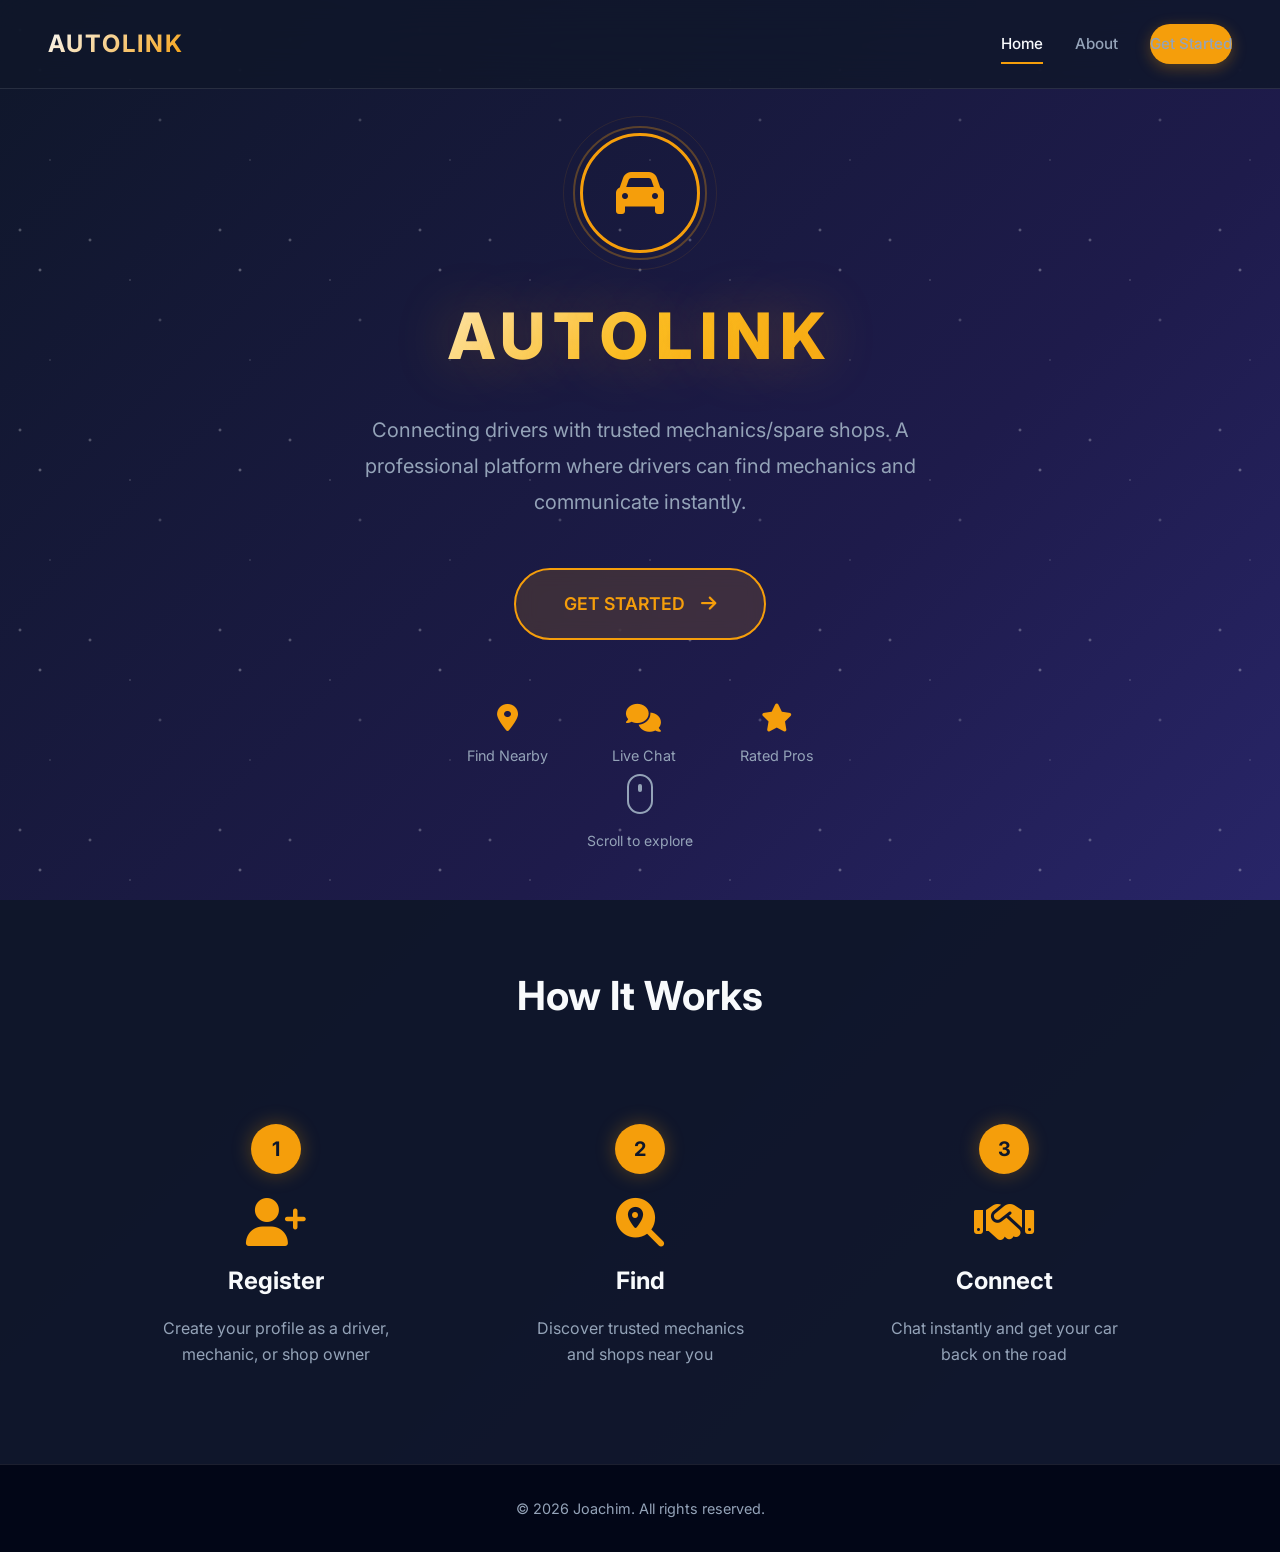
==== frontend/index.html @ a742452b "Update copyright year in footer to 2026" ====
<!DOCTYPE html>
<html lang="en">
<head>
    <meta charset="UTF-8">
    <meta name="viewport" content="width=device-width, initial-scale=1.0">
    <title>Autolink - Connect with Trusted Mechanics</title>
    <link rel="stylesheet" href="css/style.css">
    <link href="https://fonts.googleapis.com/css2?family=Inter:wght@300;400;500;600;700&display=swap" rel="stylesheet">
    <link rel="stylesheet" href="https://cdnjs.cloudflare.com/ajax/libs/font-awesome/6.4.0/css/all.min.css">
</head>
<body class="landing-page">
    <div class="stars"></div>
    
    <nav class="navbar">
        <div class="nav-brand">
            <span class="brand-text">AUTOLINK</span>
        </div>
        <div class="nav-links">
            <a href="index.html" class="active">Home</a>
            <a href="about.html">About</a>
            <a href="register.html" class="btn-primary">Get Started</a>
        </div>
    </nav>

    <main class="hero-section">
        <div class="hero-content">
            <div class="logo-container animate-fade-in">
                <div class="logo-ring">
                    <i class="fas fa-car"></i>
                </div>
            </div>
            
            <h1 class="hero-title animate-slide-up">AUTOLINK</h1>
            
            <p class="hero-description animate-slide-up delay-1">
                Connecting drivers with trusted mechanics/spare shops. A professional platform where drivers can find mechanics and communicate instantly.
            </p>
            
            <div class="hero-cta animate-slide-up delay-2">
                <a href="register.html" class="btn-glass btn-large">
                    <span>GET STARTED</span>
                    <i class="fas fa-arrow-right"></i>
                </a>
            </div>
            
            <div class="features-preview animate-fade-in delay-3">
                <div class="feature-item">
                    <i class="fas fa-map-marker-alt"></i>
                    <span>Find Nearby</span>
                </div>
                <div class="feature-item">
                    <i class="fas fa-comments"></i>
                    <span>Live Chat</span>
                </div>
                <div class="feature-item">
                    <i class="fas fa-star"></i>
                    <span>Rated Pros</span>
                </div>
            </div>
        </div>
        
        <div class="scroll-indicator">
            <div class="mouse">
                <div class="wheel"></div>
            </div>
            <span>Scroll to explore</span>
        </div>
    </main>

    <section class="how-it-works">
        <h2>How It Works</h2>
        <div class="steps">
            <div class="step">
                <div class="step-number">1</div>
                <i class="fas fa-user-plus"></i>
                <h3>Register</h3>
                <p>Create your profile as a driver, mechanic, or shop owner</p>
            </div>
            <div class="step">
                <div class="step-number">2</div>
                <i class="fas fa-search-location"></i>
                <h3>Find</h3>
                <p>Discover trusted mechanics and shops near you</p>
            </div>
            <div class="step">
                <div class="step-number">3</div>
                <i class="fas fa-handshake"></i>
                <h3>Connect</h3>
                <p>Chat instantly and get your car back on the road</p>
            </div>
        </div>
    </section>

    <footer class="footer">
        <p>&copy; 2026 Joachim. All rights reserved.</p>
    </footer>

    <script src="config.js"></script>
    <script src="js/main.js"></script>
</body>
</html>
---- frontend/css/style.css ----
/* ============================================
   AUTOLINK - COMPLETE STYLESHEET
   Premium Glassmorphism Design System
   ============================================ */

/* ----------------------------------------
   1. CSS VARIABLES & DESIGN TOKENS
   ---------------------------------------- */
   :root {
    /* Primary Colors */
    --primary: #f59e0b;
    --primary-dark: #d97706;
    --primary-light: #fbbf24;
    --primary-glow: rgba(245, 158, 11, 0.3);
    
    /* Secondary Colors */
    --secondary: #1e293b;
    --accent: #3b82f6;
    --accent-dark: #2563eb;
    
    /* Semantic Colors */
    --success: #10b981;
    --success-dark: #059669;
    --warning: #f59e0b;
    --danger: #ef4444;
    --danger-dark: #dc2626;
    --info: #3b82f6;
    
    /* Background Colors */
    --bg-dark: #0f172a;
    --bg-darker: #020617;
    --bg-card: rgba(30, 41, 59, 0.6);
    --bg-glass: rgba(255, 255, 255, 0.05);
    --bg-glass-hover: rgba(255, 255, 255, 0.08);
    
    /* Text Colors */
    --text-primary: #f8fafc;
    --text-secondary: #94a3b8;
    --text-muted: #64748b;
    --text-inverse: #0f172a;
    
    /* Border & Shadow */
    --border: rgba(255, 255, 255, 0.1);
    --border-strong: rgba(255, 255, 255, 0.2);
    --shadow-sm: 0 2px 8px rgba(0, 0, 0, 0.2);
    --shadow: 0 8px 32px rgba(0, 0, 0, 0.3);
    --shadow-lg: 0 16px 48px rgba(0, 0, 0, 0.4);
    --shadow-glow: 0 0 40px var(--primary-glow);
    
    /* Spacing */
    --space-xs: 0.25rem;
    --space-sm: 0.5rem;
    --space-md: 1rem;
    --space-lg: 1.5rem;
    --space-xl: 2rem;
    --space-2xl: 3rem;
    --space-3xl: 4rem;
    
    /* Border Radius */
    --radius-sm: 8px;
    --radius-md: 12px;
    --radius-lg: 16px;
    --radius-xl: 24px;
    --radius-full: 9999px;
    
    /* Typography */
    --font-sans: 'Inter', -apple-system, BlinkMacSystemFont, 'Segoe UI', Roboto, sans-serif;
    --font-mono: 'JetBrains Mono', 'Fira Code', monospace;
    
    /* Transitions */
    --transition-fast: 150ms ease;
    --transition-base: 300ms ease;
    --transition-slow: 500ms ease;
    
    /* Z-index Scale */
    --z-dropdown: 100;
    --z-sticky: 200;
    --z-modal: 1000;
    --z-toast: 2000;
}

/* ----------------------------------------
   2. RESET & BASE STYLES
   ---------------------------------------- */
*,
*::before,
*::after {
    margin: 0;
    padding: 0;
    box-sizing: border-box;
}

html {
    font-size: 16px;
    scroll-behavior: smooth;
    -webkit-font-smoothing: antialiased;
    -moz-osx-font-smoothing: grayscale;
}

body {
    font-family: var(--font-sans);
    background: var(--bg-dark);
    color: var(--text-primary);
    line-height: 1.6;
    min-height: 100vh;
    overflow-x: hidden;
}

img {
    max-width: 100%;
    height: auto;
    display: block;
}

a {
    color: inherit;
    text-decoration: none;
    transition: color var(--transition-fast);
}

button {
    font-family: inherit;
    cursor: pointer;
    border: none;
    background: none;
}

input,
textarea,
select {
    font-family: inherit;
    font-size: inherit;
}

/* ----------------------------------------
   3. ANIMATED BACKGROUND EFFECTS
   ---------------------------------------- */
.stars {
    position: fixed;
    top: 0;
    left: 0;
    width: 100%;
    height: 100%;
    pointer-events: none;
    background-image: 
        radial-gradient(2px 2px at 20px 30px, rgba(255,255,255,0.8), transparent),
        radial-gradient(2px 2px at 40px 70px, rgba(255,255,255,0.9), transparent),
        radial-gradient(1px 1px at 50px 160px, rgba(255,255,255,0.7), transparent),
        radial-gradient(2px 2px at 90px 40px, rgba(255,255,255,0.8), transparent),
        radial-gradient(1px 1px at 130px 80px, rgba(255,255,255,0.9), transparent),
        radial-gradient(2px 2px at 160px 120px, rgba(255,255,255,0.6), transparent);
    background-repeat: repeat;
    background-size: 200px 200px;
    animation: twinkle 5s ease-in-out infinite;
    opacity: 0.5;
    z-index: 0;
}

@keyframes twinkle {
    0%, 100% { opacity: 0.4; }
    50% { opacity: 0.8; }
}

.aurora {
    position: fixed;
    top: 0;
    left: 0;
    width: 100%;
    height: 100%;
    pointer-events: none;
    background: 
        radial-gradient(ellipse at 20% 20%, rgba(245, 158, 11, 0.15) 0%, transparent 50%),
        radial-gradient(ellipse at 80% 80%, rgba(59, 130, 246, 0.1) 0%, transparent 50%),
        radial-gradient(ellipse at 50% 50%, rgba(16, 185, 129, 0.05) 0%, transparent 70%);
    z-index: 0;
    animation: aurora 15s ease-in-out infinite;
}

@keyframes aurora {
    0%, 100% { transform: translate(0, 0) rotate(0deg); }
    33% { transform: translate(30px, -30px) rotate(5deg); }
    66% { transform: translate(-20px, 20px) rotate(-5deg); }
}

/* ----------------------------------------
   4. GLASSMORPHISM COMPONENTS
   ---------------------------------------- */
.glass-card {
    background: var(--bg-glass);
    backdrop-filter: blur(20px);
    -webkit-backdrop-filter: blur(20px);
    border: 1px solid var(--border);
    border-radius: var(--radius-xl);
    box-shadow: var(--shadow);
}

.glass-panel {
    background: rgba(15, 23, 42, 0.8);
    backdrop-filter: blur(10px);
    -webkit-backdrop-filter: blur(10px);
    border: 1px solid var(--border);
}

/* ----------------------------------------
   5. NAVIGATION
   ---------------------------------------- */
.navbar {
    position: fixed;
    top: 0;
    left: 0;
    right: 0;
    padding: var(--space-lg) var(--space-2xl);
    display: flex;
    justify-content: space-between;
    align-items: center;
    z-index: var(--z-sticky);
    background: rgba(15, 23, 42, 0.8);
    backdrop-filter: blur(20px);
    -webkit-backdrop-filter: blur(20px);
    border-bottom: 1px solid var(--border);
}

.nav-brand {
    display: flex;
    align-items: center;
    gap: var(--space-md);
    font-size: 1.5rem;
    font-weight: 700;
    color: var(--primary);
    letter-spacing: 2px;
}

.logo-img {
    height: 40px;
    border-radius: 50%;
    width: auto;
    filter: drop-shadow(0 0 10px var(--primary-glow));
}

.brand-text {
    background: linear-gradient(135deg, var(--text-primary) 0%, var(--primary) 100%);
    -webkit-background-clip: text;
    -webkit-text-fill-color: transparent;
    background-clip: text;
}

.nav-links {
    display: flex;
    align-items: center;
    gap: var(--space-xl);
}

.nav-links a {
    color: var(--text-secondary);
    font-weight: 500;
    font-size: 0.95rem;
    position: relative;
    padding: var(--space-sm) 0;
}

.nav-links a::after {
    content: '';
    position: absolute;
    bottom: 0;
    left: 0;
    width: 0;
    height: 2px;
    background: var(--primary);
    transition: width var(--transition-base);
}

.nav-links a:hover,
.nav-links a.active {
    color: var(--text-primary);
}

.nav-links a:hover::after,
.nav-links a.active::after {
    width: 100%;
}

/* ----------------------------------------
   6. BUTTONS
   ---------------------------------------- */
.btn-primary {
    display: inline-flex;
    align-items: center;
    justify-content: center;
    gap: var(--space-sm);
    padding: var(--space-md) var(--space-xl);
    background: var(--primary);
    color: var(--text-inverse);
    border-radius: var(--radius-full);
    font-weight: 600;
    font-size: 1rem;
    transition: all var(--transition-base);
    box-shadow: 0 4px 15px rgba(245, 158, 11, 0.3);
}

.btn-primary:hover {
    background: var(--primary-dark);
    transform: translateY(-2px);
    box-shadow: 0 8px 25px rgba(245, 158, 11, 0.4);
}

.btn-primary:active {
    transform: translateY(0);
}

.btn-secondary {
    display: inline-flex;
    align-items: center;
    justify-content: center;
    gap: var(--space-sm);
    padding: var(--space-md) var(--space-xl);
    background: transparent;
    border: 1px solid var(--border-strong);
    color: var(--text-primary);
    border-radius: var(--radius-full);
    font-weight: 500;
    transition: all var(--transition-base);
}

.btn-secondary:hover {
    background: var(--bg-glass-hover);
    border-color: var(--primary);
}

.btn-glass {
    display: inline-flex;
    align-items: center;
    justify-content: center;
    gap: var(--space-md);
    padding: 1.25rem 3rem;
    background: rgba(245, 158, 11, 0.15);
    border: 2px solid var(--primary);
    color: var(--primary);
    border-radius: var(--radius-full);
    font-weight: 600;
    font-size: 1.1rem;
    backdrop-filter: blur(10px);
    transition: all var(--transition-base);
    position: relative;
    overflow: hidden;
}

.btn-glass::before {
    content: '';
    position: absolute;
    top: 0;
    left: -100%;
    width: 100%;
    height: 100%;
    background: linear-gradient(90deg, transparent, rgba(255,255,255,0.2), transparent);
    transition: left 0.5s;
}

.btn-glass:hover {
    background: var(--primary);
    color: var(--text-inverse);
    transform: translateY(-3px);
    box-shadow: var(--shadow-glow);
}

.btn-glass:hover::before {
    left: 100%;
}

.btn-full {
    width: 100%;
}

.btn-large {
    padding: 1.25rem 3rem;
    font-size: 1.1rem;
}

.btn-danger {
    color: var(--danger);
    border-color: var(--danger);
}

.btn-danger:hover {
    background: rgba(239, 68, 68, 0.1);
}

/* ----------------------------------------
   7. HERO SECTION (LANDING PAGE)
   ---------------------------------------- */
.landing-page {
    min-height: 100vh;
    background: linear-gradient(135deg, var(--bg-dark) 0%, #1e1b4b 50%, #312e81 100%);
    position: relative;
}

.hero-section {
    min-height: 100vh;
    display: flex;
    flex-direction: column;
    justify-content: center;
    align-items: center;
    text-align: center;
    padding: var(--space-2xl);
    position: relative;
    z-index: 10;
}

.hero-content {
    max-width: 800px;
}

.logo-container {
    margin-bottom: var(--space-xl);
}

.logo-ring {
    width: 120px;
    height: 120px;
    border: 3px solid var(--primary);
    border-radius: 50%;
    display: flex;
    align-items: center;
    justify-content: center;
    margin: 0 auto;
    position: relative;
    animation: pulse 2s ease-in-out infinite;
}

.logo-ring.small {
    width: 60px;
    height: 60px;
}

.logo-ring::before {
    content: '';
    position: absolute;
    inset: -10px;
    border: 2px solid var(--primary);
    border-radius: 50%;
    opacity: 0.3;
    animation: ripple 2s ease-out infinite;
}

.logo-ring::after {
    content: '';
    position: absolute;
    inset: -20px;
    border: 1px solid var(--primary);
    border-radius: 50%;
    opacity: 0.1;
    animation: ripple 2s ease-out infinite 0.5s;
}

.logo-ring i {
    font-size: 3rem;
    color: var(--primary);
}

@keyframes pulse {
    0%, 100% { transform: scale(1); }
    50% { transform: scale(1.05); }
}

@keyframes ripple {
    0% { transform: scale(1); opacity: 0.3; }
    100% { transform: scale(1.3); opacity: 0; }
}

.hero-title {
    font-size: 4rem;
    font-weight: 800;
    letter-spacing: 8px;
    margin-bottom: var(--space-lg);
    background: linear-gradient(135deg, #fff 0%, var(--primary-light) 50%, var(--primary) 100%);
    -webkit-background-clip: text;
    -webkit-text-fill-color: transparent;
    background-clip: text;
    text-shadow: 0 0 60px rgba(245, 158, 11, 0.3);
}

.hero-description {
    font-size: 1.25rem;
    color: var(--text-secondary);
    line-height: 1.8;
    margin-bottom: var(--space-2xl);
    max-width: 600px;
    margin-left: auto;
    margin-right: auto;
}

.hero-cta {
    margin-bottom: var(--space-3xl);
}

.features-preview {
    display: flex;
    justify-content: center;
    gap: var(--space-3xl);
    margin-top: var(--space-3xl);
}

.feature-item {
    display: flex;
    flex-direction: column;
    align-items: center;
    gap: var(--space-sm);
    color: var(--text-secondary);
    font-size: 0.9rem;
    transition: all var(--transition-base);
}

.feature-item:hover {
    color: var(--primary);
    transform: translateY(-5px);
}

.feature-item i {
    font-size: 1.75rem;
    color: var(--primary);
    margin-bottom: var(--space-xs);
}

/* Scroll Indicator */
.scroll-indicator {
    position: absolute;
    bottom: var(--space-2xl);
    display: flex;
    flex-direction: column;
    align-items: center;
    gap: var(--space-md);
    color: var(--text-secondary);
    font-size: 0.875rem;
    animation: bounce 2s infinite;
}

.mouse {
    width: 26px;
    height: 40px;
    border: 2px solid var(--text-secondary);
    border-radius: 13px;
    position: relative;
}

.wheel {
    width: 4px;
    height: 8px;
    background: var(--text-secondary);
    border-radius: 2px;
    position: absolute;
    top: 8px;
    left: 50%;
    transform: translateX(-50%);
    animation: scroll 2s infinite;
}

@keyframes bounce {
    0%, 100% { transform: translateY(0); }
    50% { transform: translateY(-10px); }
}

@keyframes scroll {
    0% { opacity: 1; transform: translateX(-50%) translateY(0); }
    100% { opacity: 0; transform: translateX(-50%) translateY(15px); }
}

/* ----------------------------------------
   8. HOW IT WORKS SECTION
   ---------------------------------------- */
.how-it-works {
    padding: var(--space-3xl) var(--space-xl);
    background: rgba(15, 23, 42, 0.95);
    text-align: center;
    position: relative;
    z-index: 10;
}

.how-it-works h2 {
    font-size: 2.5rem;
    margin-bottom: var(--space-3xl);
    color: var(--text-primary);
    font-weight: 700;
}

.steps {
    display: flex;
    justify-content: center;
    gap: var(--space-3xl);
    flex-wrap: wrap;
    max-width: 1200px;
    margin: 0 auto;
}

.step {
    flex: 1;
    min-width: 250px;
    max-width: 300px;
    padding: var(--space-xl);
    position: relative;
}

.step-number {
    width: 50px;
    height: 50px;
    background: var(--primary);
    color: var(--text-inverse);
    border-radius: 50%;
    display: flex;
    align-items: center;
    justify-content: center;
    font-weight: 700;
    font-size: 1.25rem;
    margin: 0 auto var(--space-lg);
    box-shadow: 0 0 20px var(--primary-glow);
}

.step i {
    font-size: 3rem;
    color: var(--primary);
    margin-bottom: var(--space-md);
}

.step h3 {
    font-size: 1.5rem;
    margin-bottom: var(--space-md);
    color: var(--text-primary);
}

.step p {
    color: var(--text-secondary);
    line-height: 1.6;
}

/* ----------------------------------------
   9. FOOTER
   ---------------------------------------- */
.footer {
    padding: var(--space-xl);
    text-align: center;
    color: var(--text-secondary);
    border-top: 1px solid var(--border);
    background: var(--bg-darker);
    position: relative;
    z-index: 10;
}

.footer p {
    font-size: 0.9rem;
}

/* ----------------------------------------
   10. AUTHENTICATION PAGES
   ---------------------------------------- */
.auth-page {
    min-height: 100vh;
    background: linear-gradient(135deg, var(--bg-dark) 0%, #1e1b4b 100%);
    display: flex;
    align-items: center;
    justify-content: center;
    padding: var(--space-xl);
    position: relative;
}

.auth-container {
    width: 100%;
    max-width: 500px;
    position: relative;
    z-index: 10;
}

.auth-card {
    padding: var(--space-2xl);
    animation: slideUp 0.6s ease-out;
}

.auth-header {
    text-align: center;
    margin-bottom: var(--space-xl);
}

.auth-header h2 {
    font-size: 1.75rem;
    margin-top: var(--space-md);
    color: var(--text-primary);
}

.auth-header p {
    color: var(--text-secondary);
    margin-top: var(--space-sm);
    font-size: 0.95rem;
}

.auth-form {
    display: flex;
    flex-direction: column;
    gap: var(--space-lg);
}

/* ----------------------------------------
   11. FORM ELEMENTS
   ---------------------------------------- */
.form-group {
    display: flex;
    flex-direction: column;
    gap: var(--space-sm);
}

.form-group label {
    font-weight: 500;
    font-size: 0.875rem;
    color: var(--text-secondary);
}

.form-row {
    display: grid;
    gap: var(--space-md);
}

.input-wrapper {
    position: relative;
    display: flex;
    align-items: center;
}

.input-wrapper i {
    position: absolute;
    left: var(--space-md);
    color: var(--text-muted);
    font-size: 1rem;
    transition: color var(--transition-fast);
}

.input-wrapper input:focus ~ i,
.input-wrapper input:not(:placeholder-shown) ~ i {
    color: var(--primary);
}

.input-wrapper input,
.input-wrapper select,
.input-wrapper textarea {
    width: 100%;
    padding: 0.875rem var(--space-md) 0.875rem 2.75rem;
    background: var(--bg-glass);
    border: 1px solid var(--border);
    border-radius: var(--radius-md);
    color: var(--text-primary);
    font-size: 1rem;
    transition: all var(--transition-fast);
}

.input-wrapper input:focus,
.input-wrapper select:focus,
.input-wrapper textarea:focus {
    outline: none;
    border-color: var(--primary);
    background: var(--bg-glass-hover);
    box-shadow: 0 0 0 3px rgba(245, 158, 11, 0.1);
}

.input-wrapper input::placeholder,
.input-wrapper textarea::placeholder {
    color: var(--text-muted);
}

.toggle-password {
    position: absolute;
    right: var(--space-md);
    color: var(--text-muted);
    transition: color var(--transition-fast);
}

.toggle-password:hover {
    color: var(--text-primary);
}

/* Role Selector */
.role-selector {
    display: grid;
    grid-template-columns: repeat(3, 1fr);
    gap: var(--space-sm);
}

.role-btn {
    padding: var(--space-md);
    background: var(--bg-glass);
    border: 2px solid transparent;
    border-radius: var(--radius-md);
    color: var(--text-secondary);
    cursor: pointer;
    transition: all var(--transition-base);
    display: flex;
    flex-direction: column;
    align-items: center;
    gap: var(--space-sm);
}

.role-btn i {
    font-size: 1.5rem;
    transition: transform var(--transition-base);
}

.role-btn span {
    font-size: 0.8rem;
    font-weight: 500;
}

.role-btn:hover {
    background: var(--bg-glass-hover);
    transform: translateY(-2px);
}

.role-btn.active {
    border-color: var(--primary);
    color: var(--primary);
    background: rgba(245, 158, 11, 0.1);
}

.role-btn.active i {
    transform: scale(1.1);
}

/* File Upload */
.file-upload {
    position: relative;
}

.file-upload input[type="file"] {
    position: absolute;
    opacity: 0;
    width: 100%;
    height: 100%;
    cursor: pointer;
}

.file-label {
    display: flex;
    align-items: center;
    justify-content: center;
    gap: var(--space-sm);
    padding: var(--space-lg);
    background: var(--bg-glass);
    border: 2px dashed var(--border);
    border-radius: var(--radius-md);
    color: var(--text-secondary);
    cursor: pointer;
    transition: all var(--transition-base);
}

.file-label:hover {
    border-color: var(--primary);
    color: var(--primary);
    background: rgba(245, 158, 11, 0.05);
}

.file-name {
    display: block;
    margin-top: var(--space-sm);
    font-size: 0.875rem;
    color: var(--text-secondary);
    text-align: center;
}

.image-preview {
    margin-top: var(--space-md);
    display: flex;
    justify-content: center;
}

.image-preview img {
    max-width: 150px;
    max-height: 150px;
    border-radius: var(--radius-md);
    object-fit: cover;
    border: 2px solid var(--border);
}

/* Location Inputs */
.location-inputs {
    display: flex;
    flex-direction: column;
    gap: var(--space-md);
}

.btn-location {
    display: flex;
    align-items: center;
    justify-content: center;
    gap: var(--space-sm);
    padding: 0.875rem;
    background: rgba(59, 130, 246, 0.1);
    border: 1px solid var(--accent);
    border-radius: var(--radius-md);
    color: var(--accent);
    cursor: pointer;
    transition: all var(--transition-base);
    font-weight: 500;
}

.btn-location:hover {
    background: rgba(59, 130, 246, 0.2);
    transform: translateY(-1px);
}

.btn-location i {
    animation: pulse 2s infinite;
}

.or-divider {
    text-align: center;
    color: var(--text-secondary);
    font-size: 0.875rem;
    position: relative;
    font-weight: 500;
}

.or-divider::before,
.or-divider::after {
    content: '';
    position: absolute;
    top: 50%;
    width: 40%;
    height: 1px;
    background: var(--border);
}

.or-divider::before { left: 0; }
.or-divider::after { right: 0; }

.location-status {
    margin-top: var(--space-sm);
    font-size: 0.875rem;
    display: flex;
    align-items: center;
    gap: var(--space-xs);
}

.location-status:empty::before {
    content: 'Click detect to get your current location';
    color: var(--text-muted);
}

/* ----------------------------------------
   12. DASHBOARD LAYOUT
   ---------------------------------------- */
.dashboard-page {
    background: var(--bg-dark);
    min-height: 100vh;
}

.dashboard-nav {
    position: fixed;
    top: 0;
    left: 0;
    right: 0;
    height: 70px;
    background: rgba(15, 23, 42, 0.95);
    backdrop-filter: blur(20px);
    -webkit-backdrop-filter: blur(20px);
    border-bottom: 1px solid var(--border);
    display: flex;
    align-items: center;
    justify-content: space-between;
    padding: 0 var(--space-xl);
    z-index: var(--z-sticky);
}

.nav-search {
    flex: 1;
    max-width: 400px;
    margin: 0 var(--space-xl);
    position: relative;
}

.nav-search i {
    position: absolute;
    left: var(--space-md);
    top: 50%;
    transform: translateY(-50%);
    color: var(--text-muted);
}

.nav-search input {
    width: 100%;
    padding: 0.75rem var(--space-md) 0.75rem 2.5rem;
    background: var(--bg-glass);
    border: 1px solid var(--border);
    border-radius: var(--radius-full);
    color: var(--text-primary);
    font-size: 0.95rem;
    transition: all var(--transition-fast);
}

.nav-search input:focus {
    outline: none;
    border-color: var(--primary);
    background: var(--bg-glass-hover);
}

.nav-actions {
    display: flex;
    align-items: center;
    gap: var(--space-md);
}

.icon-btn {
    width: 40px;
    height: 40px;
    border-radius: 50%;
    background: var(--bg-glass);
    border: 1px solid var(--border);
    color: var(--text-secondary);
    display: flex;
    align-items: center;
    justify-content: center;
    position: relative;
    transition: all var(--transition-fast);
}

.icon-btn:hover {
    background: var(--bg-glass-hover);
    color: var(--text-primary);
    border-color: var(--primary);
    transform: scale(1.05);
}

.badge {
    position: absolute;
    top: -5px;
    right: -5px;
    min-width: 20px;
    height: 20px;
    padding: 0 6px;
    background: var(--danger);
    color: white;
    border-radius: var(--radius-full);
    font-size: 0.75rem;
    font-weight: 600;
    display: flex;
    align-items: center;
    justify-content: center;
    border: 2px solid var(--bg-dark);
}

.avatar {
    width: 40px;
    height: 40px;
    border-radius: 50%;
    object-fit: cover;
    border: 2px solid var(--primary);
    cursor: pointer;
    transition: transform var(--transition-fast);
}

.avatar:hover {
    transform: scale(1.1);
}

.user-menu {
    position: relative;
}

.user-menu .dropdown {
    position: absolute;
    top: calc(100% + var(--space-sm));
    right: 0;
    background: var(--bg-card);
    border: 1px solid var(--border);
    border-radius: var(--radius-md);
    padding: var(--space-sm);
    min-width: 180px;
    opacity: 0;
    visibility: hidden;
    transform: translateY(-10px) scale(0.95);
    transition: all var(--transition-fast);
    box-shadow: var(--shadow-lg);
}

.user-menu:hover .dropdown {
    opacity: 1;
    visibility: visible;
    transform: translateY(0) scale(1);
}

.user-menu .dropdown a {
    display: flex;
    align-items: center;
    gap: var(--space-sm);
    padding: var(--space-md);
    color: var(--text-secondary);
    border-radius: var(--radius-sm);
    transition: all var(--transition-fast);
    font-size: 0.9rem;
}

.user-menu .dropdown a:hover {
    background: var(--bg-glass);
    color: var(--text-primary);
}

/* Dashboard Container */
.dashboard-container {
    display: flex;
    padding-top: 70px;
    min-height: 100vh;
}

/* Sidebar */
.sidebar {
    width: 280px;
    background: rgba(15, 23, 42, 0.8);
    border-right: 1px solid var(--border);
    padding: var(--space-xl);
    position: fixed;
    height: calc(100vh - 70px);
    overflow-y: auto;
    z-index: var(--z-sticky);
}

.sidebar-header {
    margin-bottom: var(--space-xl);
    padding-bottom: var(--space-md);
    border-bottom: 1px solid var(--border);
}

.sidebar-header h3 {
    font-size: 1.1rem;
    color: var(--text-primary);
    font-weight: 600;
}

.filter-section {
    margin-bottom: var(--space-xl);
}

.filter-section label {
    display: block;
    margin-bottom: var(--space-md);
    font-weight: 500;
    color: var(--text-secondary);
    font-size: 0.875rem;
    text-transform: uppercase;
    letter-spacing: 0.5px;
}

/* Range Slider */
.range-slider {
    display: flex;
    align-items: center;
    gap: var(--space-md);
}

.range-slider input[type="range"] {
    flex: 1;
    -webkit-appearance: none; 
    appearance: none;              
    height: 6px;
    background: var(--bg-glass);
    border-radius: 3px;
    outline: none;
}

.range-slider input[type="range"]::-webkit-slider-thumb {
    -webkit-appearance: none;
    width: 18px;
    height: 18px;
    background: var(--primary);
    border-radius: 50%;
    cursor: pointer;
    box-shadow: 0 0 10px var(--primary-glow);
    transition: transform var(--transition-fast);
}

.range-slider input[type="range"]::-webkit-slider-thumb:hover {
    transform: scale(1.2);
}

#radiusValue {
    min-width: 50px;
    font-weight: 600;
    color: var(--primary);
}

/* Checkbox Group */
.checkbox-group {
    display: flex;
    flex-direction: column;
    gap: var(--space-md);
}

.checkbox {
    display: flex;
    align-items: center;
    gap: var(--space-md);
    cursor: pointer;
    color: var(--text-secondary);
    font-size: 0.95rem;
    transition: color var(--transition-fast);
}

.checkbox:hover {
    color: var(--text-primary);
}

.checkbox input {
    width: 18px;
    height: 18px;
    accent-color: var(--primary);
    cursor: pointer;
}

/* Star Filter */
.star-filter {
    display: flex;
    gap: var(--space-xs);
}

.star-filter button {
    background: none;
    border: none;
    color: var(--text-muted);
    cursor: pointer;
    font-size: 1.25rem;
    padding: var(--space-xs);
    transition: all var(--transition-fast);
}

.star-filter button:hover,
.star-filter button.active {
    color: var(--primary);
    transform: scale(1.2);
}

/* Main Content */
.main-content {
    flex: 1;
    margin-left: 280px;
    margin-right: 320px;
    padding: var(--space-xl);
}

.main-content.full-width {
    margin-right: 0;
}

.content-header {
    display: flex;
    justify-content: space-between;
    align-items: center;
    margin-bottom: var(--space-xl);
}

.content-header h2 {
    font-size: 1.75rem;
    font-weight: 700;
}

.view-toggle {
    display: flex;
    gap: var(--space-xs);
    background: var(--bg-glass);
    padding: var(--space-xs);
    border-radius: var(--radius-md);
}

.view-toggle button {
    padding: var(--space-sm) var(--space-md);
    background: transparent;
    border: none;
    color: var(--text-secondary);
    cursor: pointer;
    border-radius: var(--radius-sm);
    transition: all var(--transition-fast);
    display: flex;
    align-items: center;
    gap: var(--space-xs);
}

.view-toggle button.active {
    background: var(--primary);
    color: var(--text-inverse);
}

.view-toggle button:not(.active):hover {
    color: var(--text-primary);
}

/* ----------------------------------------
   13. PROVIDER CARDS
   ---------------------------------------- */
.providers-grid {
    display: grid;
    grid-template-columns: repeat(auto-fill, minmax(300px, 1fr));
    gap: var(--space-lg);
}

.provider-card {
    background: var(--bg-card);
    border: 1px solid var(--border);
    border-radius: var(--radius-lg);
    padding: var(--space-lg);
    transition: all var(--transition-base);
    cursor: pointer;
    position: relative;
    overflow: hidden;
}

.provider-card::before {
    content: '';
    position: absolute;
    top: 0;
    left: 0;
    right: 0;
    height: 3px;
    background: linear-gradient(90deg, var(--primary), var(--accent));
    transform: scaleX(0);
    transition: transform var(--transition-base);
}

.provider-card:hover {
    transform: translateY(-5px);
    border-color: var(--primary);
    box-shadow: var(--shadow-lg);
}

.provider-card:hover::before {
    transform: scaleX(1);
}

.provider-header {
    display: flex;
    align-items: center;
    gap: var(--space-md);
    margin-bottom: var(--space-md);
}

.provider-header img {
    width: 60px;
    height: 60px;
    border-radius: 50%;
    object-fit: cover;
    border: 2px solid var(--border);
    transition: border-color var(--transition-fast);
}

.provider-card:hover .provider-header img {
    border-color: var(--primary);
}

.provider-info h4 {
    font-size: 1.1rem;
    margin-bottom: var(--space-xs);
    color: var(--text-primary);
}

.provider-info .rating {
    display: flex;
    align-items: center;
    gap: var(--space-xs);
    color: var(--primary);
    font-size: 0.875rem;
}

.provider-details {
    margin-bottom: var(--space-md);
    display: flex;
    flex-direction: column;
    gap: var(--space-xs);
}

.provider-details p {
    display: flex;
    align-items: center;
    gap: var(--space-sm);
    color: var(--text-secondary);
    font-size: 0.875rem;
}

.provider-details i {
    width: 16px;
    color: var(--text-muted);
}

.provider-actions {
    display: flex;
    gap: var(--space-sm);
}

.provider-actions button {
    flex: 1;
    padding: var(--space-md);
    border-radius: var(--radius-md);
    border: none;
    font-weight: 500;
    cursor: pointer;
    transition: all var(--transition-fast);
    display: flex;
    align-items: center;
    justify-content: center;
    gap: var(--space-sm);
    font-size: 0.9rem;
}

.btn-chat {
    background: var(--primary);
    color: var(--text-inverse);
}

.btn-chat:hover {
    background: var(--primary-dark);
    transform: translateY(-2px);
    box-shadow: 0 4px 15px rgba(245, 158, 11, 0.3);
}

.btn-call {
    background: var(--bg-glass);
    color: var(--text-primary);
    border: 1px solid var(--border);
}

.btn-call:hover {
    background: var(--bg-glass-hover);
    border-color: var(--primary);
}

/* ----------------------------------------
   14. CHAT SIDEBAR
   ---------------------------------------- */
.chat-sidebar {
    width: 320px;
    background: rgba(15, 23, 42, 0.8);
    border-left: 1px solid var(--border);
    position: fixed;
    right: 0;
    top: 70px;
    height: calc(100vh - 70px);
    display: flex;
    flex-direction: column;
    z-index: var(--z-sticky);
}

.chat-header {
    padding: var(--space-lg);
    border-bottom: 1px solid var(--border);
    display: flex;
    justify-content: space-between;
    align-items: center;
}

.chat-header h3 {
    font-size: 1.1rem;
    font-weight: 600;
}

.conversations-list {
    flex: 1;
    overflow-y: auto;
    padding: var(--space-md);
}

.conversation-item {
    display: flex;
    align-items: center;
    gap: var(--space-md);
    padding: var(--space-md);
    border-radius: var(--radius-md);
    cursor: pointer;
    transition: all var(--transition-fast);
    margin-bottom: var(--space-xs);
}

.conversation-item:hover {
    background: var(--bg-glass);
}

.conversation-item img {
    width: 48px;
    height: 48px;
    border-radius: 50%;
    object-fit: cover;
    position: relative;
}

.online-indicator {
    position: absolute;
    bottom: 2px;
    right: 2px;
    width: 12px;
    height: 12px;
    background: var(--success);
    border-radius: 50%;
    border: 2px solid var(--bg-dark);
    opacity: 0;
    transition: opacity var(--transition-fast);
}

.online-indicator.online {
    opacity: 1;
}

.conversation-info {
    flex: 1;
    min-width: 0;
}

.conversation-info h4 {
    font-size: 0.95rem;
    margin-bottom: 2px;
    white-space: nowrap;
    overflow: hidden;
    text-overflow: ellipsis;
    color: var(--text-primary);
}

.conversation-info p {
    font-size: 0.875rem;
    color: var(--text-secondary);
    white-space: nowrap;
    overflow: hidden;
    text-overflow: ellipsis;
}

.conversation-meta {
    text-align: right;
    display: flex;
    flex-direction: column;
    gap: 2px;
}

.conversation-meta .time {
    font-size: 0.75rem;
    color: var(--text-muted);
}

/* ----------------------------------------
   15. MODALS
   ---------------------------------------- */
.modal {
    position: fixed;
    inset: 0;
    background: rgba(0, 0, 0, 0.8);
    backdrop-filter: blur(5px);
    display: flex;
    align-items: center;
    justify-content: center;
    z-index: var(--z-modal);
    opacity: 0;
    visibility: hidden;
    transition: all var(--transition-base);
    padding: var(--space-md);
}

.modal.active {
    opacity: 1;
    visibility: visible;
}

.modal-content {
    width: 100%;
    max-width: 500px;
    max-height: 90vh;
    overflow-y: auto;
    transform: scale(0.9) translateY(20px);
    transition: transform var(--transition-base);
}

.modal.active .modal-content {
    transform: scale(1) translateY(0);
}

.modal-header {
    display: flex;
    justify-content: space-between;
    align-items: center;
    padding: var(--space-lg);
    border-bottom: 1px solid var(--border);
}

.modal-header h3 {
    font-size: 1.25rem;
    font-weight: 600;
    display: flex;
    align-items: center;
    gap: var(--space-sm);
}

.close-modal {
    width: 36px;
    height: 36px;
    border-radius: 50%;
    display: flex;
    align-items: center;
    justify-content: center;
    color: var(--text-secondary);
    transition: all var(--transition-fast);
    font-size: 1.5rem;
    line-height: 1;
}

.close-modal:hover {
    background: var(--bg-glass);
    color: var(--text-primary);
}

.modal-footer {
    padding: var(--space-lg);
    border-top: 1px solid var(--border);
    display: flex;
    justify-content: flex-end;
    gap: var(--space-md);
}

/* Chat Modal */
.chat-modal .modal-content {
    max-width: 900px;
    height: 85vh;
    display: flex;
    flex-direction: column;
}

.chat-card {
    height: 100%;
    display: flex;
    flex-direction: column;
    padding: 0;
}

.chat-card .chat-header {
    padding: var(--space-md) var(--space-lg);
    border-bottom: 1px solid var(--border);
    flex-shrink: 0;
}

.chat-user-info {
    display: flex;
    align-items: center;
    gap: var(--space-md);
}

.chat-user-info .avatar {
    width: 48px;
    height: 48px;
}

.chat-user-info h4 {
    font-size: 1.1rem;
    margin-bottom: 2px;
}

.status {
    font-size: 0.875rem;
    display: flex;
    align-items: center;
    gap: var(--space-xs);
    color: var(--text-secondary);
}

.status::before {
    content: '';
    width: 8px;
    height: 8px;
    border-radius: 50%;
}

.status.online::before {
    background: var(--success);
    box-shadow: 0 0 8px var(--success);
}

.status.offline::before {
    background: var(--text-muted);
}

.chat-actions {
    display: flex;
    gap: var(--space-sm);
}

.chat-messages {
    flex: 1;
    overflow-y: auto;
    padding: var(--space-lg);
    display: flex;
    flex-direction: column;
    gap: var(--space-md);
}

.message {
    max-width: 70%;
    display: flex;
    gap: var(--space-sm);
    animation: messageSlide 0.3s ease-out;
}

@keyframes messageSlide {
    from {
        opacity: 0;
        transform: translateY(10px);
    }
    to {
        opacity: 1;
        transform: translateY(0);
    }
}

.message.sent {
    align-self: flex-end;
    flex-direction: row-reverse;
}

.message-avatar {
    width: 36px;
    height: 36px;
    border-radius: 50%;
    background: var(--primary);
    display: flex;
    align-items: center;
    justify-content: center;
    flex-shrink: 0;
    color: var(--text-inverse);
    font-size: 0.9rem;
}

.message-avatar img {
    width: 100%;
    height: 100%;
    border-radius: 50%;
    object-fit: cover;
}

.message-content {
    background: var(--bg-glass);
    padding: var(--space-md) var(--space-lg);
    border-radius: var(--radius-lg);
    border-bottom-left-radius: 4px;
    color: var(--text-primary);
    line-height: 1.5;
}

.message.sent .message-content {
    background: var(--primary);
    color: var(--text-inverse);
    border-bottom-left-radius: var(--radius-lg);
    border-bottom-right-radius: 4px;
}

.message-time {
    font-size: 0.75rem;
    color: var(--text-muted);
    margin-top: 4px;
    display: flex;
    align-items: center;
    gap: var(--space-xs);
}

.message.sent .message-time {
    color: rgba(0, 0, 0, 0.6);
    justify-content: flex-end;
}

.read-receipt {
    font-size: 0.7rem;
}

.chat-input-area {
    padding: var(--space-md) var(--space-lg);
    border-top: 1px solid var(--border);
    flex-shrink: 0;
}

.typing-indicator {
    display: flex;
    gap: var(--space-xs);
    padding: var(--space-sm) var(--space-md);
    margin-bottom: var(--space-sm);
}

.typing-indicator span {
    width: 8px;
    height: 8px;
    background: var(--text-muted);
    border-radius: 50%;
    animation: typing 1.4s infinite;
}

.typing-indicator span:nth-child(2) { animation-delay: 0.2s; }
.typing-indicator span:nth-child(3) { animation-delay: 0.4s; }

@keyframes typing {
    0%, 100% { transform: translateY(0); }
    50% { transform: translateY(-10px); }
}

.chat-input-area .input-wrapper {
    display: flex;
    gap: var(--space-sm);
    align-items: center;
}

.attach-btn {
    width: 48px;
    height: 48px;
    border-radius: 50%;
    background: var(--bg-glass);
    border: 1px solid var(--border);
    color: var(--text-secondary);
    display: flex;
    align-items: center;
    justify-content: center;
    transition: all var(--transition-fast);
    flex-shrink: 0;
}

.attach-btn:hover {
    background: var(--bg-glass-hover);
    color: var(--text-primary);
}

.chat-input-area input {
    flex: 1;
    padding: var(--space-md) var(--space-lg);
    background: var(--bg-glass);
    border: 1px solid var(--border);
    border-radius: var(--radius-full);
    color: var(--text-primary);
    font-size: 1rem;
    transition: all var(--transition-fast);
}

.chat-input-area input:focus {
    outline: none;
    border-color: var(--primary);
    background: var(--bg-glass-hover);
}

/* AI Modal */
.ai-modal {
    max-width: 600px;
}

.ai-chat-container {
    display: flex;
    flex-direction: column;
    height: 500px;
}

.ai-messages {
    flex: 1;
    overflow-y: auto;
    padding: var(--space-lg);
    display: flex;
    flex-direction: column;
    gap: var(--space-md);
}

.ai-message {
    display: flex;
    gap: var(--space-md);
    max-width: 85%;
    animation: messageSlide 0.3s ease-out;
}

.ai-message.bot {
    align-self: flex-start;
}

.ai-message.user {
    align-self: flex-end;
    flex-direction: row-reverse;
}

.ai-message .message-avatar {
    background: linear-gradient(135deg, var(--accent), var(--primary));
}

.ai-message.user .message-content {
    background: var(--accent);
    border-radius: var(--radius-lg);
    border-bottom-right-radius: 4px;
}

.ai-message ul {
    margin: var(--space-sm) 0;
    padding-left: var(--space-lg);
}

.ai-message li {
    margin-bottom: var(--space-xs);
}

.ai-input-area {
    padding: var(--space-md) var(--space-lg);
    border-top: 1px solid var(--border);
    display: flex;
    gap: var(--space-sm);
}

.ai-input-area input {
    flex: 1;
    padding: var(--space-md) var(--space-lg);
    background: var(--bg-glass);
    border: 1px solid var(--border);
    border-radius: var(--radius-full);
    color: var(--text-primary);
    font-size: 1rem;
}

.ai-input-area input:focus {
    outline: none;
    border-color: var(--accent);
}

/* ----------------------------------------
   16. STATS & ADMIN
   ---------------------------------------- */
.stats-grid {
    display: grid;
    grid-template-columns: repeat(auto-fit, minmax(200px, 1fr));
    gap: var(--space-lg);
    margin-bottom: var(--space-xl);
}

.stats-grid.large {
    grid-template-columns: repeat(auto-fit, minmax(250px, 1fr));
}

.stat-card {
    padding: var(--space-lg);
    display: flex;
    align-items: center;
    gap: var(--space-md);
    transition: transform var(--transition-base);
}

.stat-card:hover {
    transform: translateY(-3px);
}

.stat-card i {
    font-size: 2rem;
    color: var(--primary);
    width: 60px;
    height: 60px;
    background: rgba(245, 158, 11, 0.1);
    border-radius: var(--radius-md);
    display: flex;
    align-items: center;
    justify-content: center;
}

.stat-info h3 {
    font-size: 2rem;
    font-weight: 700;
    color: var(--text-primary);
    margin-bottom: 2px;
}

.stat-info p {
    color: var(--text-secondary);
    font-size: 0.875rem;
}

/* Admin Sidebar */
.admin-sidebar {
    width: 260px;
    background: rgba(15, 23, 42, 0.95);
    border-right: 1px solid var(--border);
    padding: var(--space-xl) 0;
    position: fixed;
    height: calc(100vh - 70px);
    z-index: var(--z-sticky);
}

.admin-sidebar a {
    display: flex;
    align-items: center;
    gap: var(--space-md);
    padding: var(--space-md) var(--space-xl);
    color: var(--text-secondary);
    transition: all var(--transition-fast);
    border-left: 3px solid transparent;
    font-size: 0.95rem;
}

.admin-sidebar a:hover,
.admin-sidebar a.active {
    background: rgba(245, 158, 11, 0.1);
    color: var(--primary);
    border-left-color: var(--primary);
}

.admin .main-content {
    margin-left: 260px;
    margin-right: 0;
}

.admin-section {
    animation: fadeIn 0.5s ease-out;
}

.section-header {
    display: flex;
    justify-content: space-between;
    align-items: center;
    margin-bottom: var(--space-xl);
    flex-wrap: wrap;
    gap: var(--space-md);
}

.search-box {
    position: relative;
    width: 300px;
}

.search-box i {
    position: absolute;
    left: var(--space-md);
    top: 50%;
    transform: translateY(-50%);
    color: var(--text-muted);
}

.search-box input {
    width: 100%;
    padding: 0.75rem var(--space-md) 0.75rem 2.5rem;
    background: var(--bg-glass);
    border: 1px solid var(--border);
    border-radius: var(--radius-md);
    color: var(--text-primary);
    font-size: 0.95rem;
}

.search-box input:focus {
    outline: none;
    border-color: var(--primary);
}

/* Table Styles */
.table-container {
    overflow-x: auto;
    border-radius: var(--radius-lg);
}

.data-table {
    width: 100%;
    border-collapse: collapse;
}

.data-table th,
.data-table td {
    padding: var(--space-md);
    text-align: left;
    border-bottom: 1px solid var(--border);
}

.data-table th {
    color: var(--text-secondary);
    font-weight: 500;
    font-size: 0.75rem;
    text-transform: uppercase;
    letter-spacing: 0.5px;
    background: var(--bg-glass);
}

.data-table td {
    color: var(--text-primary);
    font-size: 0.9rem;
}

.data-table tr:hover td {
    background: var(--bg-glass);
}

.user-cell {
    display: flex;
    align-items: center;
    gap: var(--space-md);
}

.user-cell img {
    width: 40px;
    height: 40px;
    border-radius: 50%;
    object-fit: cover;
}

.status-badge {
    padding: var(--space-xs) var(--space-md);
    border-radius: var(--radius-full);
    font-size: 0.75rem;
    font-weight: 500;
}

.status-badge.active {
    background: rgba(16, 185, 129, 0.2);
    color: var(--success);
}

.status-badge.suspended {
    background: rgba(239, 68, 68, 0.2);
    color: var(--danger);
}

.action-btns {
    display: flex;
    gap: var(--space-sm);
}

.action-btns button {
    width: 36px;
    height: 36px;
    border-radius: var(--radius-md);
    background: var(--bg-glass);
    border: 1px solid var(--border);
    color: var(--text-secondary);
    display: flex;
    align-items: center;
    justify-content: center;
    transition: all var(--transition-fast);
}

.action-btns button:hover {
    background: var(--bg-glass-hover);
    color: var(--text-primary);
    border-color: var(--primary);
}

/* Notification Form */
.notification-form {
    max-width: 600px;
    padding: var(--space-xl);
}

.notification-form .form-group {
    margin-bottom: var(--space-lg);
}

.notification-form label {
    display: block;
    margin-bottom: var(--space-sm);
    color: var(--text-secondary);
    font-size: 0.875rem;
}

.notification-form input,
.notification-form select,
.notification-form textarea {
    width: 100%;
    padding: var(--space-md);
    background: var(--bg-glass);
    border: 1px solid var(--border);
    border-radius: var(--radius-md);
    color: var(--text-primary);
    font-size: 1rem;
}

.notification-form textarea {
    resize: vertical;
    min-height: 120px;
}

.notification-form input:focus,
.notification-form select:focus,
.notification-form textarea:focus {
    outline: none;
    border-color: var(--primary);
}

/* Availability Toggle */
.availability-toggle {
    display: flex;
    align-items: center;
    gap: var(--space-md);
    padding: var(--space-sm) var(--space-md);
    background: var(--bg-glass);
    border-radius: var(--radius-full);
    border: 1px solid var(--border);
}

.availability-toggle span {
    font-size: 0.9rem;
    color: var(--text-secondary);
    font-weight: 500;
}

.switch {
    position: relative;
    width: 50px;
    height: 26px;
}

.switch input {
    opacity: 0;
    width: 0;
    height: 0;
}

.slider {
    position: absolute;
    cursor: pointer;
    inset: 0;
    background: var(--text-muted);
    border-radius: 26px;
    transition: var(--transition-base);
}

.slider::before {
    content: '';
    position: absolute;
    height: 20px;
    width: 20px;
    left: 3px;
    bottom: 3px;
    background: white;
    border-radius: 50%;
    transition: var(--transition-base);
    box-shadow: 0 2px 4px rgba(0,0,0,0.2);
}

input:checked + .slider {
    background: var(--success);
}

input:checked + .slider::before {
    transform: translateX(24px);
}

/* ----------------------------------------
   17. MAP STYLES
   ---------------------------------------- */
.map-view {
    height: 600px;
    border-radius: var(--radius-lg);
    overflow: hidden;
    border: 1px solid var(--border);
}

.full-map {
    width: 100%;
    height: 100%;
}

/* ----------------------------------------
   18. ANIMATIONS & UTILITIES
   ---------------------------------------- */
.animate-fade-in {
    animation: fadeIn 1s ease-out;
}

.animate-slide-up {
    animation: slideUp 1s ease-out;
}

.delay-1 { animation-delay: 0.2s; }
.delay-2 { animation-delay: 0.4s; }
.delay-3 { animation-delay: 0.6s; }

@keyframes fadeIn {
    from { opacity: 0; }
    to { opacity: 1; }
}

@keyframes slideUp {
    from { 
        opacity: 0;
        transform: translateY(30px);
    }
    to { 
        opacity: 1;
        transform: translateY(0);
    }
}

.hidden {
    display: none !important;
}

.sr-only {
    position: absolute;
    width: 1px;
    height: 1px;
    padding: 0;
    margin: -1px;
    overflow: hidden;
    clip: rect(0, 0, 0, 0);
    white-space: nowrap;
    border-width: 0;
}

/* Loading States */
.skeleton {
    background: linear-gradient(90deg, 
        rgba(255,255,255,0.05) 25%, 
        rgba(255,255,255,0.1) 50%, 
        rgba(255,255,255,0.05) 75%
    );
    background-size: 200% 100%;
    animation: loading 1.5s infinite;
    border-radius: var(--radius-md);
}

@keyframes loading {
    0% { background-position: 200% 0; }
    100% { background-position: -200% 0; }
}

/* Toast Notifications */
.toast-container {
    position: fixed;
    bottom: var(--space-xl);
    right: var(--space-xl);
    z-index: var(--z-toast);
    display: flex;
    flex-direction: column;
    gap: var(--space-md);
    max-width: 400px;
}

.toast {
    padding: var(--space-md) var(--space-lg);
    background: var(--bg-card);
    border: 1px solid var(--border);
    border-radius: var(--radius-md);
    display: flex;
    align-items: center;
    gap: var(--space-md);
    animation: slideIn 0.3s ease-out;
    box-shadow: var(--shadow-lg);
    backdrop-filter: blur(10px);
}

.toast.success {
    border-left: 4px solid var(--success);
}

.toast.error {
    border-left: 4px solid var(--danger);
}

.toast.info {
    border-left: 4px solid var(--accent);
}

.toast i {
    font-size: 1.25rem;
    flex-shrink: 0;
}

.toast.success i { color: var(--success); }
.toast.error i { color: var(--danger); }
.toast.info i { color: var(--accent); }

@keyframes slideIn {
    from {
        transform: translateX(100%);
        opacity: 0;
    }
    to {
        transform: translateX(0);
        opacity: 1;
    }
}

/* Empty States */
.empty-state {
    text-align: center;
    padding: var(--space-3xl);
    color: var(--text-secondary);
}

.empty-state i {
    font-size: 3rem;
    margin-bottom: var(--space-md);
    opacity: 0.5;
}

/* ----------------------------------------
   19. RESPONSIVE DESIGN
   ---------------------------------------- */
@media (max-width: 1200px) {
    .sidebar,
    .chat-sidebar {
        display: none;
    }
    
    .main-content {
        margin-left: 0;
        margin-right: 0;
    }
}

@media (max-width: 1024px) {
    .admin-sidebar {
        width: 100%;
        position: relative;
        height: auto;
        display: flex;
        overflow-x: auto;
        padding: var(--space-md);
    }
    
    .admin-sidebar a {
        white-space: nowrap;
        border-left: none;
        border-bottom: 3px solid transparent;
    }
    
    .admin-sidebar a.active {
        border-left-color: transparent;
        border-bottom-color: var(--primary);
    }
    
    .admin .main-content {
        margin-left: 0;
    }
}

@media (max-width: 768px) {
    :root {
        --space-xl: 1.5rem;
        --space-2xl: 2rem;
    }
    
    .navbar {
        padding: var(--space-md);
    }
    
    .nav-links {
        display: none;
    }
    
    .nav-search {
        margin: 0 var(--space-md);
    }
    
    .hero-title {
        font-size: 2.5rem;
        letter-spacing: 4px;
    }
    
    .hero-description {
        font-size: 1rem;
    }
    
    .features-preview {
        flex-direction: column;
        gap: var(--space-xl);
    }
    
    .steps {
        flex-direction: column;
        align-items: center;
    }
    
    .role-selector {
        grid-template-columns: 1fr;
    }
    
    .providers-grid {
        grid-template-columns: 1fr;
    }
    
    .stats-grid {
        grid-template-columns: 1fr;
    }
    
    .chat-modal .modal-content {
        height: 100vh;
        max-width: 100%;
        border-radius: 0;
    }
    
    .modal {
        padding: 0;
    }
    
    .modal-content {
        max-height: 100vh;
        border-radius: 0;
    }
    
    .search-box {
        width: 100%;
    }
    
    .section-header {
        flex-direction: column;
        align-items: flex-start;
    }
}

@media (max-width: 480px) {
    .hero-title {
        font-size: 2rem;
    }
    
    .btn-glass {
        padding: var(--space-md) var(--space-xl);
        font-size: 1rem;
    }
    
    .auth-card {
        padding: var(--space-lg);
    }
    
    .dashboard-nav {
        padding: 0 var(--space-md);
    }
    
    .nav-actions {
        gap: var(--space-xs);
    }
    
    .icon-btn {
        width: 36px;
        height: 36px;
    }
}

/* ----------------------------------------
   20. PRINT STYLES
   ---------------------------------------- */
@media print {
    .navbar,
    .sidebar,
    .chat-sidebar,
    .nav-actions,
    .btn-primary,
    .modal {
        display: none !important;
    }
    
    .main-content {
        margin: 0 !important;
    }
}

/* ----------------------------------------
   21. ACCESSIBILITY
   ---------------------------------------- */
@media (prefers-reduced-motion: reduce) {
    *,
    *::before,
    *::after {
        animation-duration: 0.01ms !important;
        animation-iteration-count: 1 !important;
        transition-duration: 0.01ms !important;
    }
}

/* Focus Visible */
*:focus-visible {
    outline: 2px solid var(--primary);
    outline-offset: 2px;
}

/* High Contrast Mode */
@media (prefers-contrast: high) {
    :root {
        --border: rgba(255, 255, 255, 0.3);
        --text-secondary: #cbd5e1;
    }
}
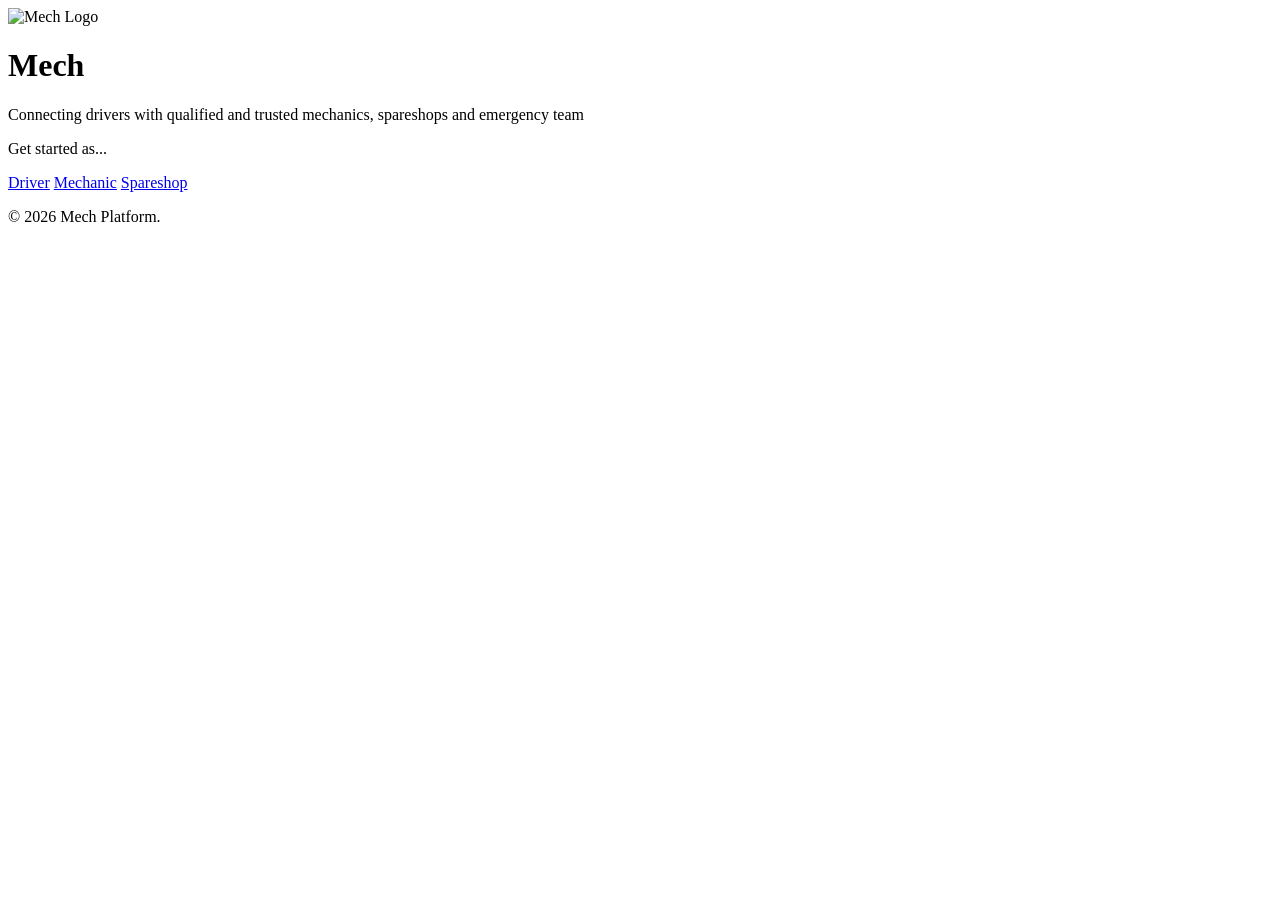
==== commit 21530f62: "Update index.html for Mech branding and content" ====
--- a/frontend/index.html
+++ b/frontend/index.html
@@ -3,99 +3,37 @@
 <head>
     <meta charset="UTF-8">
     <meta name="viewport" content="width=device-width, initial-scale=1.0">
-    <title>Autolink - Connect with Trusted Mechanics</title>
-    <link rel="stylesheet" href="css/style.css">
-    <link href="https://fonts.googleapis.com/css2?family=Inter:wght@300;400;500;600;700&display=swap" rel="stylesheet">
-    <link rel="stylesheet" href="https://cdnjs.cloudflare.com/ajax/libs/font-awesome/6.4.0/css/all.min.css">
+    <title>Mech | Smart Automotive Services</title>
+    <link rel="stylesheet" href="css/styles.css">
 </head>
-<body class="landing-page">
-    <div class="stars"></div>
-    
-    <nav class="navbar">
-        <div class="nav-brand">
-            <span class="brand-text">AUTOLINK</span>
+<body>
+
+    <main class="landing-container">
+        <div class="logo-container">
+            <img src="assets/logo.PNG" alt="Mech Logo" class="brand-logo">
         </div>
-        <div class="nav-links">
-            <a href="index.html" class="active">Home</a>
-            <a href="about.html">About</a>
-            <a href="register.html" class="btn-primary">Get Started</a>
-        </div>
-    </nav>
 
-    <main class="hero-section">
-        <div class="hero-content">
-            <div class="logo-container animate-fade-in">
-                <div class="logo-ring">
-                    <i class="fas fa-car"></i>
-                </div>
+        <h1 class="brand-title">Mech</h1>
+        
+        <p class="welcome-message">
+            Connecting drivers with qualified and trusted mechanics, spareshops and emergency team
+        </p>
+
+        <div class="action-section">
+            <p class="prompt-text">Get started as...</p>
+            
+            <div class="button-group">
+                <a href="register.html?role=driver" class="btn btn-driver">Driver</a>
+                <a href="register.html?role=mechanic" class="btn btn-mechanic">Mechanic</a>
+                <a href="register.html?role=spareshop" class="btn btn-spareshop">Spareshop</a>
             </div>
-            
-            <h1 class="hero-title animate-slide-up">AUTOLINK</h1>
-            
-            <p class="hero-description animate-slide-up delay-1">
-                Connecting drivers with trusted mechanics/spare shops. A professional platform where drivers can find mechanics and communicate instantly.
-            </p>
-            
-            <div class="hero-cta animate-slide-up delay-2">
-                <a href="register.html" class="btn-glass btn-large">
-                    <span>GET STARTED</span>
-                    <i class="fas fa-arrow-right"></i>
-                </a>
-            </div>
-            
-            <div class="features-preview animate-fade-in delay-3">
-                <div class="feature-item">
-                    <i class="fas fa-map-marker-alt"></i>
-                    <span>Find Nearby</span>
-                </div>
-                <div class="feature-item">
-                    <i class="fas fa-comments"></i>
-                    <span>Live Chat</span>
-                </div>
-                <div class="feature-item">
-                    <i class="fas fa-star"></i>
-                    <span>Rated Pros</span>
-                </div>
-            </div>
-        </div>
-        
-        <div class="scroll-indicator">
-            <div class="mouse">
-                <div class="wheel"></div>
-            </div>
-            <span>Scroll to explore</span>
         </div>
     </main>
 
-    <section class="how-it-works">
-        <h2>How It Works</h2>
-        <div class="steps">
-            <div class="step">
-                <div class="step-number">1</div>
-                <i class="fas fa-user-plus"></i>
-                <h3>Register</h3>
-                <p>Create your profile as a driver, mechanic, or shop owner</p>
-            </div>
-            <div class="step">
-                <div class="step-number">2</div>
-                <i class="fas fa-search-location"></i>
-                <h3>Find</h3>
-                <p>Discover trusted mechanics and shops near you</p>
-            </div>
-            <div class="step">
-                <div class="step-number">3</div>
-                <i class="fas fa-handshake"></i>
-                <h3>Connect</h3>
-                <p>Chat instantly and get your car back on the road</p>
-            </div>
-        </div>
-    </section>
-
-    <footer class="footer">
-        <p>&copy; 2026 Joachim. All rights reserved.</p>
+    <footer class="site-footer">
+        <p>&copy; 2026 Mech Platform.</p>
     </footer>
 
-    <script src="config.js"></script>
     <script src="js/main.js"></script>
 </body>
 </html>
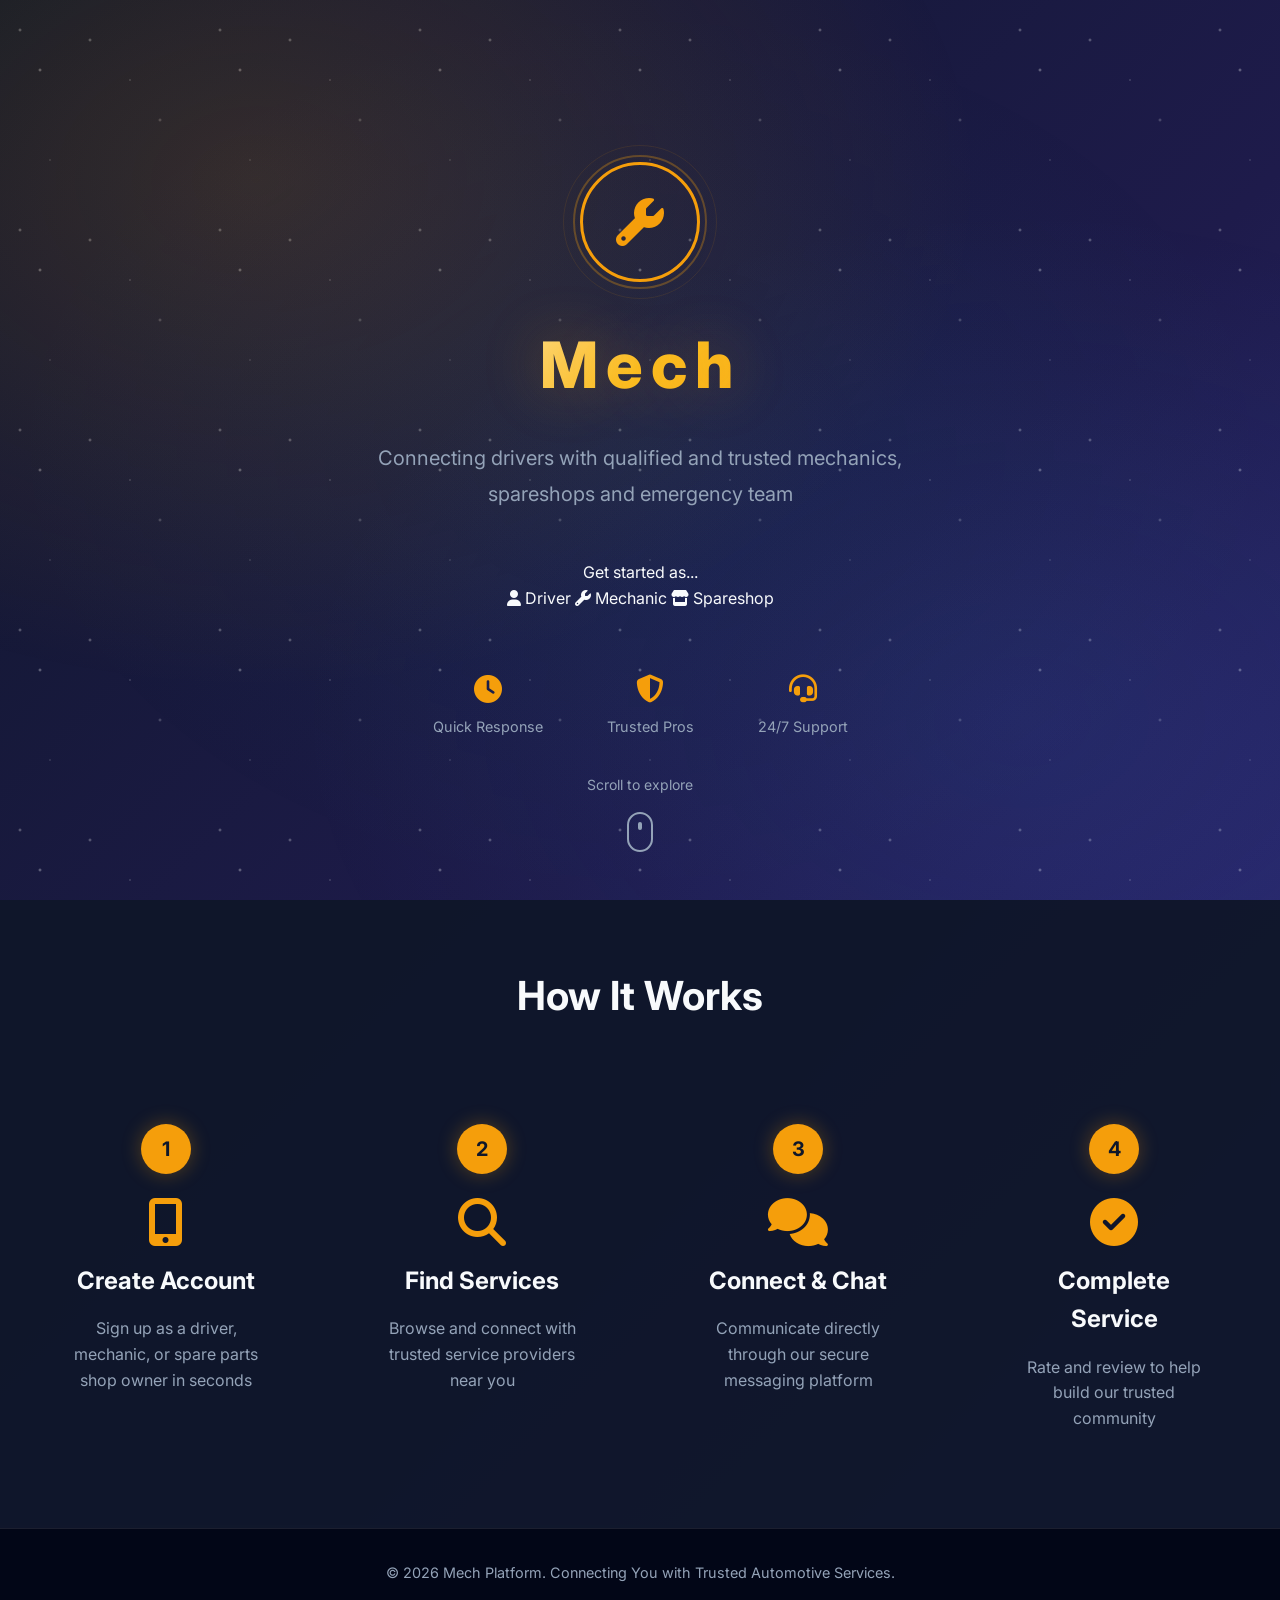
==== commit b2dcb820: "Rectify landing page UI to match design system with glassmorphism and gradient background" ====
--- a/frontend/index.html
+++ b/frontend/index.html
@@ -4,34 +4,113 @@
     <meta charset="UTF-8">
     <meta name="viewport" content="width=device-width, initial-scale=1.0">
     <title>Mech | Smart Automotive Services</title>
-    <link rel="stylesheet" href="css/styles.css">
+    <link rel="stylesheet" href="css/style.css">
+    <link href="https://fonts.googleapis.com/css2?family=Inter:wght@300;400;500;600;700;800&display=swap" rel="stylesheet">
+    <link rel="stylesheet" href="https://cdnjs.cloudflare.com/ajax/libs/font-awesome/6.4.0/css/all.min.css">
 </head>
-<body>
+<body class="landing-page">
+    <!-- Animated Background -->
+    <div class="stars"></div>
+    <div class="aurora"></div>
 
-    <main class="landing-container">
-        <div class="logo-container">
-            <img src="assets/logo.PNG" alt="Mech Logo" class="brand-logo">
+    <!-- Hero Section -->
+    <main class="hero-section">
+        <div class="hero-content">
+            <!-- Logo -->
+            <div class="logo-container">
+                <div class="logo-ring">
+                    <i class="fas fa-wrench"></i>
+                </div>
+            </div>
+
+            <!-- Brand Title -->
+            <h1 class="hero-title">Mech</h1>
+            
+            <!-- Description -->
+            <p class="hero-description">
+                Connecting drivers with qualified and trusted mechanics, spareshops and emergency team
+            </p>
+
+            <!-- CTA Section -->
+            <div class="hero-cta">
+                <p class="prompt-text">Get started as...</p>
+                
+                <div class="button-group">
+                    <a href="register.html?role=driver" class="btn btn-driver">
+                        <i class="fas fa-user"></i>
+                        <span>Driver</span>
+                    </a>
+                    <a href="register.html?role=mechanic" class="btn btn-mechanic">
+                        <i class="fas fa-wrench"></i>
+                        <span>Mechanic</span>
+                    </a>
+                    <a href="register.html?role=spareshop" class="btn btn-spareshop">
+                        <i class="fas fa-store"></i>
+                        <span>Spareshop</span>
+                    </a>
+                </div>
+            </div>
+
+            <!-- Features Preview -->
+            <div class="features-preview">
+                <div class="feature-item">
+                    <i class="fas fa-clock"></i>
+                    <span>Quick Response</span>
+                </div>
+                <div class="feature-item">
+                    <i class="fas fa-shield-alt"></i>
+                    <span>Trusted Pros</span>
+                </div>
+                <div class="feature-item">
+                    <i class="fas fa-headset"></i>
+                    <span>24/7 Support</span>
+                </div>
+            </div>
         </div>
 
-        <h1 class="brand-title">Mech</h1>
-        
-        <p class="welcome-message">
-            Connecting drivers with qualified and trusted mechanics, spareshops and emergency team
-        </p>
-
-        <div class="action-section">
-            <p class="prompt-text">Get started as...</p>
-            
-            <div class="button-group">
-                <a href="register.html?role=driver" class="btn btn-driver">Driver</a>
-                <a href="register.html?role=mechanic" class="btn btn-mechanic">Mechanic</a>
-                <a href="register.html?role=spareshop" class="btn btn-spareshop">Spareshop</a>
+        <!-- Scroll Indicator -->
+        <div class="scroll-indicator">
+            <span>Scroll to explore</span>
+            <div class="mouse">
+                <div class="wheel"></div>
             </div>
         </div>
     </main>
 
-    <footer class="site-footer">
-        <p>&copy; 2026 Mech Platform.</p>
+    <!-- How It Works Section -->
+    <section class="how-it-works">
+        <h2>How It Works</h2>
+        <div class="steps">
+            <div class="step">
+                <div class="step-number">1</div>
+                <i class="fas fa-mobile-alt"></i>
+                <h3>Create Account</h3>
+                <p>Sign up as a driver, mechanic, or spare parts shop owner in seconds</p>
+            </div>
+            <div class="step">
+                <div class="step-number">2</div>
+                <i class="fas fa-search"></i>
+                <h3>Find Services</h3>
+                <p>Browse and connect with trusted service providers near you</p>
+            </div>
+            <div class="step">
+                <div class="step-number">3</div>
+                <i class="fas fa-comments"></i>
+                <h3>Connect & Chat</h3>
+                <p>Communicate directly through our secure messaging platform</p>
+            </div>
+            <div class="step">
+                <div class="step-number">4</div>
+                <i class="fas fa-check-circle"></i>
+                <h3>Complete Service</h3>
+                <p>Rate and review to help build our trusted community</p>
+            </div>
+        </div>
+    </section>
+
+    <!-- Footer -->
+    <footer class="footer">
+        <p>&copy; 2026 Mech Platform. Connecting You with Trusted Automotive Services.</p>
     </footer>
 
     <script src="js/main.js"></script>
--- a/frontend/css/style.css
+++ b/frontend/css/style.css
@@ -0,0 +1,2561 @@
+/* ============================================
+   AUTOLINK - COMPLETE STYLESHEET
+   Premium Glassmorphism Design System
+   ============================================ */
+
+/* ----------------------------------------
+   1. CSS VARIABLES & DESIGN TOKENS
+   ---------------------------------------- */
+   :root {
+    /* Primary Colors */
+    --primary: #f59e0b;
+    --primary-dark: #d97706;
+    --primary-light: #fbbf24;
+    --primary-glow: rgba(245, 158, 11, 0.3);
+    
+    /* Secondary Colors */
+    --secondary: #1e293b;
+    --accent: #3b82f6;
+    --accent-dark: #2563eb;
+    
+    /* Semantic Colors */
+    --success: #10b981;
+    --success-dark: #059669;
+    --warning: #f59e0b;
+    --danger: #ef4444;
+    --danger-dark: #dc2626;
+    --info: #3b82f6;
+    
+    /* Background Colors */
+    --bg-dark: #0f172a;
+    --bg-darker: #020617;
+    --bg-card: rgba(30, 41, 59, 0.6);
+    --bg-glass: rgba(255, 255, 255, 0.05);
+    --bg-glass-hover: rgba(255, 255, 255, 0.08);
+    
+    /* Text Colors */
+    --text-primary: #f8fafc;
+    --text-secondary: #94a3b8;
+    --text-muted: #64748b;
+    --text-inverse: #0f172a;
+    
+    /* Border & Shadow */
+    --border: rgba(255, 255, 255, 0.1);
+    --border-strong: rgba(255, 255, 255, 0.2);
+    --shadow-sm: 0 2px 8px rgba(0, 0, 0, 0.2);
+    --shadow: 0 8px 32px rgba(0, 0, 0, 0.3);
+    --shadow-lg: 0 16px 48px rgba(0, 0, 0, 0.4);
+    --shadow-glow: 0 0 40px var(--primary-glow);
+    
+    /* Spacing */
+    --space-xs: 0.25rem;
+    --space-sm: 0.5rem;
+    --space-md: 1rem;
+    --space-lg: 1.5rem;
+    --space-xl: 2rem;
+    --space-2xl: 3rem;
+    --space-3xl: 4rem;
+    
+    /* Border Radius */
+    --radius-sm: 8px;
+    --radius-md: 12px;
+    --radius-lg: 16px;
+    --radius-xl: 24px;
+    --radius-full: 9999px;
+    
+    /* Typography */
+    --font-sans: 'Inter', -apple-system, BlinkMacSystemFont, 'Segoe UI', Roboto, sans-serif;
+    --font-mono: 'JetBrains Mono', 'Fira Code', monospace;
+    
+    /* Transitions */
+    --transition-fast: 150ms ease;
+    --transition-base: 300ms ease;
+    --transition-slow: 500ms ease;
+    
+    /* Z-index Scale */
+    --z-dropdown: 100;
+    --z-sticky: 200;
+    --z-modal: 1000;
+    --z-toast: 2000;
+}
+
+/* ----------------------------------------
+   2. RESET & BASE STYLES
+   ---------------------------------------- */
+*,
+*::before,
+*::after {
+    margin: 0;
+    padding: 0;
+    box-sizing: border-box;
+}
+
+html {
+    font-size: 16px;
+    scroll-behavior: smooth;
+    -webkit-font-smoothing: antialiased;
+    -moz-osx-font-smoothing: grayscale;
+}
+
+body {
+    font-family: var(--font-sans);
+    background: var(--bg-dark);
+    color: var(--text-primary);
+    line-height: 1.6;
+    min-height: 100vh;
+    overflow-x: hidden;
+}
+
+img {
+    max-width: 100%;
+    height: auto;
+    display: block;
+}
+
+a {
+    color: inherit;
+    text-decoration: none;
+    transition: color var(--transition-fast);
+}
+
+button {
+    font-family: inherit;
+    cursor: pointer;
+    border: none;
+    background: none;
+}
+
+input,
+textarea,
+select {
+    font-family: inherit;
+    font-size: inherit;
+}
+
+/* ----------------------------------------
+   3. ANIMATED BACKGROUND EFFECTS
+   ---------------------------------------- */
+.stars {
+    position: fixed;
+    top: 0;
+    left: 0;
+    width: 100%;
+    height: 100%;
+    pointer-events: none;
+    background-image: 
+        radial-gradient(2px 2px at 20px 30px, rgba(255,255,255,0.8), transparent),
+        radial-gradient(2px 2px at 40px 70px, rgba(255,255,255,0.9), transparent),
+        radial-gradient(1px 1px at 50px 160px, rgba(255,255,255,0.7), transparent),
+        radial-gradient(2px 2px at 90px 40px, rgba(255,255,255,0.8), transparent),
+        radial-gradient(1px 1px at 130px 80px, rgba(255,255,255,0.9), transparent),
+        radial-gradient(2px 2px at 160px 120px, rgba(255,255,255,0.6), transparent);
+    background-repeat: repeat;
+    background-size: 200px 200px;
+    animation: twinkle 5s ease-in-out infinite;
+    opacity: 0.5;
+    z-index: 0;
+}
+
+@keyframes twinkle {
+    0%, 100% { opacity: 0.4; }
+    50% { opacity: 0.8; }
+}
+
+.aurora {
+    position: fixed;
+    top: 0;
+    left: 0;
+    width: 100%;
+    height: 100%;
+    pointer-events: none;
+    background: 
+        radial-gradient(ellipse at 20% 20%, rgba(245, 158, 11, 0.15) 0%, transparent 50%),
+        radial-gradient(ellipse at 80% 80%, rgba(59, 130, 246, 0.1) 0%, transparent 50%),
+        radial-gradient(ellipse at 50% 50%, rgba(16, 185, 129, 0.05) 0%, transparent 70%);
+    z-index: 0;
+    animation: aurora 15s ease-in-out infinite;
+}
+
+@keyframes aurora {
+    0%, 100% { transform: translate(0, 0) rotate(0deg); }
+    33% { transform: translate(30px, -30px) rotate(5deg); }
+    66% { transform: translate(-20px, 20px) rotate(-5deg); }
+}
+
+/* ----------------------------------------
+   4. GLASSMORPHISM COMPONENTS
+   ---------------------------------------- */
+.glass-card {
+    background: var(--bg-glass);
+    backdrop-filter: blur(20px);
+    -webkit-backdrop-filter: blur(20px);
+    border: 1px solid var(--border);
+    border-radius: var(--radius-xl);
+    box-shadow: var(--shadow);
+}
+
+.glass-panel {
+    background: rgba(15, 23, 42, 0.8);
+    backdrop-filter: blur(10px);
+    -webkit-backdrop-filter: blur(10px);
+    border: 1px solid var(--border);
+}
+
+/* ----------------------------------------
+   5. NAVIGATION
+   ---------------------------------------- */
+.navbar {
+    position: fixed;
+    top: 0;
+    left: 0;
+    right: 0;
+    padding: var(--space-lg) var(--space-2xl);
+    display: flex;
+    justify-content: space-between;
+    align-items: center;
+    z-index: var(--z-sticky);
+    background: rgba(15, 23, 42, 0.8);
+    backdrop-filter: blur(20px);
+    -webkit-backdrop-filter: blur(20px);
+    border-bottom: 1px solid var(--border);
+}
+
+.nav-brand {
+    display: flex;
+    align-items: center;
+    gap: var(--space-md);
+    font-size: 1.5rem;
+    font-weight: 700;
+    color: var(--primary);
+    letter-spacing: 2px;
+}
+
+.logo-img {
+    height: 40px;
+    border-radius: 50%;
+    width: auto;
+    filter: drop-shadow(0 0 10px var(--primary-glow));
+}
+
+.brand-text {
+    background: linear-gradient(135deg, var(--text-primary) 0%, var(--primary) 100%);
+    -webkit-background-clip: text;
+    -webkit-text-fill-color: transparent;
+    background-clip: text;
+}
+
+.nav-links {
+    display: flex;
+    align-items: center;
+    gap: var(--space-xl);
+}
+
+.nav-links a {
+    color: var(--text-secondary);
+    font-weight: 500;
+    font-size: 0.95rem;
+    position: relative;
+    padding: var(--space-sm) 0;
+}
+
+.nav-links a::after {
+    content: '';
+    position: absolute;
+    bottom: 0;
+    left: 0;
+    width: 0;
+    height: 2px;
+    background: var(--primary);
+    transition: width var(--transition-base);
+}
+
+.nav-links a:hover,
+.nav-links a.active {
+    color: var(--text-primary);
+}
+
+.nav-links a:hover::after,
+.nav-links a.active::after {
+    width: 100%;
+}
+
+/* ----------------------------------------
+   6. BUTTONS
+   ---------------------------------------- */
+.btn-primary {
+    display: inline-flex;
+    align-items: center;
+    justify-content: center;
+    gap: var(--space-sm);
+    padding: var(--space-md) var(--space-xl);
+    background: var(--primary);
+    color: var(--text-inverse);
+    border-radius: var(--radius-full);
+    font-weight: 600;
+    font-size: 1rem;
+    transition: all var(--transition-base);
+    box-shadow: 0 4px 15px rgba(245, 158, 11, 0.3);
+}
+
+.btn-primary:hover {
+    background: var(--primary-dark);
+    transform: translateY(-2px);
+    box-shadow: 0 8px 25px rgba(245, 158, 11, 0.4);
+}
+
+.btn-primary:active {
+    transform: translateY(0);
+}
+
+.btn-secondary {
+    display: inline-flex;
+    align-items: center;
+    justify-content: center;
+    gap: var(--space-sm);
+    padding: var(--space-md) var(--space-xl);
+    background: transparent;
+    border: 1px solid var(--border-strong);
+    color: var(--text-primary);
+    border-radius: var(--radius-full);
+    font-weight: 500;
+    transition: all var(--transition-base);
+}
+
+.btn-secondary:hover {
+    background: var(--bg-glass-hover);
+    border-color: var(--primary);
+}
+
+.btn-glass {
+    display: inline-flex;
+    align-items: center;
+    justify-content: center;
+    gap: var(--space-md);
+    padding: 1.25rem 3rem;
+    background: rgba(245, 158, 11, 0.15);
+    border: 2px solid var(--primary);
+    color: var(--primary);
+    border-radius: var(--radius-full);
+    font-weight: 600;
+    font-size: 1.1rem;
+    backdrop-filter: blur(10px);
+    transition: all var(--transition-base);
+    position: relative;
+    overflow: hidden;
+}
+
+.btn-glass::before {
+    content: '';
+    position: absolute;
+    top: 0;
+    left: -100%;
+    width: 100%;
+    height: 100%;
+    background: linear-gradient(90deg, transparent, rgba(255,255,255,0.2), transparent);
+    transition: left 0.5s;
+}
+
+.btn-glass:hover {
+    background: var(--primary);
+    color: var(--text-inverse);
+    transform: translateY(-3px);
+    box-shadow: var(--shadow-glow);
+}
+
+.btn-glass:hover::before {
+    left: 100%;
+}
+
+.btn-full {
+    width: 100%;
+}
+
+.btn-large {
+    padding: 1.25rem 3rem;
+    font-size: 1.1rem;
+}
+
+.btn-danger {
+    color: var(--danger);
+    border-color: var(--danger);
+}
+
+.btn-danger:hover {
+    background: rgba(239, 68, 68, 0.1);
+}
+
+/* ----------------------------------------
+   7. HERO SECTION (LANDING PAGE)
+   ---------------------------------------- */
+.landing-page {
+    min-height: 100vh;
+    background: linear-gradient(135deg, var(--bg-dark) 0%, #1e1b4b 50%, #312e81 100%);
+    position: relative;
+}
+
+.hero-section {
+    min-height: 100vh;
+    display: flex;
+    flex-direction: column;
+    justify-content: center;
+    align-items: center;
+    text-align: center;
+    padding: var(--space-2xl);
+    position: relative;
+    z-index: 10;
+}
+
+.hero-content {
+    max-width: 800px;
+}
+
+.logo-container {
+    margin-bottom: var(--space-xl);
+}
+
+.logo-ring {
+    width: 120px;
+    height: 120px;
+    border: 3px solid var(--primary);
+    border-radius: 50%;
+    display: flex;
+    align-items: center;
+    justify-content: center;
+    margin: 0 auto;
+    position: relative;
+    animation: pulse 2s ease-in-out infinite;
+}
+
+.logo-ring.small {
+    width: 60px;
+    height: 60px;
+}
+
+.logo-ring::before {
+    content: '';
+    position: absolute;
+    inset: -10px;
+    border: 2px solid var(--primary);
+    border-radius: 50%;
+    opacity: 0.3;
+    animation: ripple 2s ease-out infinite;
+}
+
+.logo-ring::after {
+    content: '';
+    position: absolute;
+    inset: -20px;
+    border: 1px solid var(--primary);
+    border-radius: 50%;
+    opacity: 0.1;
+    animation: ripple 2s ease-out infinite 0.5s;
+}
+
+.logo-ring i {
+    font-size: 3rem;
+    color: var(--primary);
+}
+
+@keyframes pulse {
+    0%, 100% { transform: scale(1); }
+    50% { transform: scale(1.05); }
+}
+
+@keyframes ripple {
+    0% { transform: scale(1); opacity: 0.3; }
+    100% { transform: scale(1.3); opacity: 0; }
+}
+
+.hero-title {
+    font-size: 4rem;
+    font-weight: 800;
+    letter-spacing: 8px;
+    margin-bottom: var(--space-lg);
+    background: linear-gradient(135deg, #fff 0%, var(--primary-light) 50%, var(--primary) 100%);
+    -webkit-background-clip: text;
+    -webkit-text-fill-color: transparent;
+    background-clip: text;
+    text-shadow: 0 0 60px rgba(245, 158, 11, 0.3);
+}
+
+.hero-description {
+    font-size: 1.25rem;
+    color: var(--text-secondary);
+    line-height: 1.8;
+    margin-bottom: var(--space-2xl);
+    max-width: 600px;
+    margin-left: auto;
+    margin-right: auto;
+}
+
+.hero-cta {
+    margin-bottom: var(--space-3xl);
+}
+
+.features-preview {
+    display: flex;
+    justify-content: center;
+    gap: var(--space-3xl);
+    margin-top: var(--space-3xl);
+}
+
+.feature-item {
+    display: flex;
+    flex-direction: column;
+    align-items: center;
+    gap: var(--space-sm);
+    color: var(--text-secondary);
+    font-size: 0.9rem;
+    transition: all var(--transition-base);
+}
+
+.feature-item:hover {
+    color: var(--primary);
+    transform: translateY(-5px);
+}
+
+.feature-item i {
+    font-size: 1.75rem;
+    color: var(--primary);
+    margin-bottom: var(--space-xs);
+}
+
+/* Scroll Indicator */
+.scroll-indicator {
+    position: absolute;
+    bottom: var(--space-2xl);
+    display: flex;
+    flex-direction: column;
+    align-items: center;
+    gap: var(--space-md);
+    color: var(--text-secondary);
+    font-size: 0.875rem;
+    animation: bounce 2s infinite;
+}
+
+.mouse {
+    width: 26px;
+    height: 40px;
+    border: 2px solid var(--text-secondary);
+    border-radius: 13px;
+    position: relative;
+}
+
+.wheel {
+    width: 4px;
+    height: 8px;
+    background: var(--text-secondary);
+    border-radius: 2px;
+    position: absolute;
+    top: 8px;
+    left: 50%;
+    transform: translateX(-50%);
+    animation: scroll 2s infinite;
+}
+
+@keyframes bounce {
+    0%, 100% { transform: translateY(0); }
+    50% { transform: translateY(-10px); }
+}
+
+@keyframes scroll {
+    0% { opacity: 1; transform: translateX(-50%) translateY(0); }
+    100% { opacity: 0; transform: translateX(-50%) translateY(15px); }
+}
+
+/* ----------------------------------------
+   8. HOW IT WORKS SECTION
+   ---------------------------------------- */
+.how-it-works {
+    padding: var(--space-3xl) var(--space-xl);
+    background: rgba(15, 23, 42, 0.95);
+    text-align: center;
+    position: relative;
+    z-index: 10;
+}
+
+.how-it-works h2 {
+    font-size: 2.5rem;
+    margin-bottom: var(--space-3xl);
+    color: var(--text-primary);
+    font-weight: 700;
+}
+
+.steps {
+    display: flex;
+    justify-content: center;
+    gap: var(--space-3xl);
+    flex-wrap: wrap;
+    max-width: 1200px;
+    margin: 0 auto;
+}
+
+.step {
+    flex: 1;
+    min-width: 250px;
+    max-width: 300px;
+    padding: var(--space-xl);
+    position: relative;
+}
+
+.step-number {
+    width: 50px;
+    height: 50px;
+    background: var(--primary);
+    color: var(--text-inverse);
+    border-radius: 50%;
+    display: flex;
+    align-items: center;
+    justify-content: center;
+    font-weight: 700;
+    font-size: 1.25rem;
+    margin: 0 auto var(--space-lg);
+    box-shadow: 0 0 20px var(--primary-glow);
+}
+
+.step i {
+    font-size: 3rem;
+    color: var(--primary);
+    margin-bottom: var(--space-md);
+}
+
+.step h3 {
+    font-size: 1.5rem;
+    margin-bottom: var(--space-md);
+    color: var(--text-primary);
+}
+
+.step p {
+    color: var(--text-secondary);
+    line-height: 1.6;
+}
+
+/* ----------------------------------------
+   9. FOOTER
+   ---------------------------------------- */
+.footer {
+    padding: var(--space-xl);
+    text-align: center;
+    color: var(--text-secondary);
+    border-top: 1px solid var(--border);
+    background: var(--bg-darker);
+    position: relative;
+    z-index: 10;
+}
+
+.footer p {
+    font-size: 0.9rem;
+}
+
+/* ----------------------------------------
+   10. AUTHENTICATION PAGES
+   ---------------------------------------- */
+.auth-page {
+    min-height: 100vh;
+    background: linear-gradient(135deg, var(--bg-dark) 0%, #1e1b4b 100%);
+    display: flex;
+    align-items: center;
+    justify-content: center;
+    padding: var(--space-xl);
+    position: relative;
+}
+
+.auth-container {
+    width: 100%;
+    max-width: 500px;
+    position: relative;
+    z-index: 10;
+}
+
+.auth-card {
+    padding: var(--space-2xl);
+    animation: slideUp 0.6s ease-out;
+}
+
+.auth-header {
+    text-align: center;
+    margin-bottom: var(--space-xl);
+}
+
+.auth-header h2 {
+    font-size: 1.75rem;
+    margin-top: var(--space-md);
+    color: var(--text-primary);
+}
+
+.auth-header p {
+    color: var(--text-secondary);
+    margin-top: var(--space-sm);
+    font-size: 0.95rem;
+}
+
+.auth-form {
+    display: flex;
+    flex-direction: column;
+    gap: var(--space-lg);
+}
+
+/* ----------------------------------------
+   11. FORM ELEMENTS
+   ---------------------------------------- */
+.form-group {
+    display: flex;
+    flex-direction: column;
+    gap: var(--space-sm);
+}
+
+.form-group label {
+    font-weight: 500;
+    font-size: 0.875rem;
+    color: var(--text-secondary);
+}
+
+.form-row {
+    display: grid;
+    gap: var(--space-md);
+}
+
+.input-wrapper {
+    position: relative;
+    display: flex;
+    align-items: center;
+}
+
+.input-wrapper i {
+    position: absolute;
+    left: var(--space-md);
+    color: var(--text-muted);
+    font-size: 1rem;
+    transition: color var(--transition-fast);
+}
+
+.input-wrapper input:focus ~ i,
+.input-wrapper input:not(:placeholder-shown) ~ i {
+    color: var(--primary);
+}
+
+.input-wrapper input,
+.input-wrapper select,
+.input-wrapper textarea {
+    width: 100%;
+    padding: 0.875rem var(--space-md) 0.875rem 2.75rem;
+    background: var(--bg-glass);
+    border: 1px solid var(--border);
+    border-radius: var(--radius-md);
+    color: var(--text-primary);
+    font-size: 1rem;
+    transition: all var(--transition-fast);
+}
+
+.input-wrapper input:focus,
+.input-wrapper select:focus,
+.input-wrapper textarea:focus {
+    outline: none;
+    border-color: var(--primary);
+    background: var(--bg-glass-hover);
+    box-shadow: 0 0 0 3px rgba(245, 158, 11, 0.1);
+}
+
+.input-wrapper input::placeholder,
+.input-wrapper textarea::placeholder {
+    color: var(--text-muted);
+}
+
+.toggle-password {
+    position: absolute;
+    right: var(--space-md);
+    color: var(--text-muted);
+    transition: color var(--transition-fast);
+}
+
+.toggle-password:hover {
+    color: var(--text-primary);
+}
+
+/* Role Selector */
+.role-selector {
+    display: grid;
+    grid-template-columns: repeat(3, 1fr);
+    gap: var(--space-sm);
+}
+
+.role-btn {
+    padding: var(--space-md);
+    background: var(--bg-glass);
+    border: 2px solid transparent;
+    border-radius: var(--radius-md);
+    color: var(--text-secondary);
+    cursor: pointer;
+    transition: all var(--transition-base);
+    display: flex;
+    flex-direction: column;
+    align-items: center;
+    gap: var(--space-sm);
+}
+
+.role-btn i {
+    font-size: 1.5rem;
+    transition: transform var(--transition-base);
+}
+
+.role-btn span {
+    font-size: 0.8rem;
+    font-weight: 500;
+}
+
+.role-btn:hover {
+    background: var(--bg-glass-hover);
+    transform: translateY(-2px);
+}
+
+.role-btn.active {
+    border-color: var(--primary);
+    color: var(--primary);
+    background: rgba(245, 158, 11, 0.1);
+}
+
+.role-btn.active i {
+    transform: scale(1.1);
+}
+
+/* File Upload */
+.file-upload {
+    position: relative;
+}
+
+.file-upload input[type="file"] {
+    position: absolute;
+    opacity: 0;
+    width: 100%;
+    height: 100%;
+    cursor: pointer;
+}
+
+.file-label {
+    display: flex;
+    align-items: center;
+    justify-content: center;
+    gap: var(--space-sm);
+    padding: var(--space-lg);
+    background: var(--bg-glass);
+    border: 2px dashed var(--border);
+    border-radius: var(--radius-md);
+    color: var(--text-secondary);
+    cursor: pointer;
+    transition: all var(--transition-base);
+}
+
+.file-label:hover {
+    border-color: var(--primary);
+    color: var(--primary);
+    background: rgba(245, 158, 11, 0.05);
+}
+
+.file-name {
+    display: block;
+    margin-top: var(--space-sm);
+    font-size: 0.875rem;
+    color: var(--text-secondary);
+    text-align: center;
+}
+
+.image-preview {
+    margin-top: var(--space-md);
+    display: flex;
+    justify-content: center;
+}
+
+.image-preview img {
+    max-width: 150px;
+    max-height: 150px;
+    border-radius: var(--radius-md);
+    object-fit: cover;
+    border: 2px solid var(--border);
+}
+
+/* Location Inputs */
+.location-inputs {
+    display: flex;
+    flex-direction: column;
+    gap: var(--space-md);
+}
+
+.btn-location {
+    display: flex;
+    align-items: center;
+    justify-content: center;
+    gap: var(--space-sm);
+    padding: 0.875rem;
+    background: rgba(59, 130, 246, 0.1);
+    border: 1px solid var(--accent);
+    border-radius: var(--radius-md);
+    color: var(--accent);
+    cursor: pointer;
+    transition: all var(--transition-base);
+    font-weight: 500;
+}
+
+.btn-location:hover {
+    background: rgba(59, 130, 246, 0.2);
+    transform: translateY(-1px);
+}
+
+.btn-location i {
+    animation: pulse 2s infinite;
+}
+
+.or-divider {
+    text-align: center;
+    color: var(--text-secondary);
+    font-size: 0.875rem;
+    position: relative;
+    font-weight: 500;
+}
+
+.or-divider::before,
+.or-divider::after {
+    content: '';
+    position: absolute;
+    top: 50%;
+    width: 40%;
+    height: 1px;
+    background: var(--border);
+}
+
+.or-divider::before { left: 0; }
+.or-divider::after { right: 0; }
+
+.location-status {
+    margin-top: var(--space-sm);
+    font-size: 0.875rem;
+    display: flex;
+    align-items: center;
+    gap: var(--space-xs);
+}
+
+.location-status:empty::before {
+    content: 'Click detect to get your current location';
+    color: var(--text-muted);
+}
+
+/* ----------------------------------------
+   12. DASHBOARD LAYOUT
+   ---------------------------------------- */
+.dashboard-page {
+    background: var(--bg-dark);
+    min-height: 100vh;
+}
+
+.dashboard-nav {
+    position: fixed;
+    top: 0;
+    left: 0;
+    right: 0;
+    height: 70px;
+    background: rgba(15, 23, 42, 0.95);
+    backdrop-filter: blur(20px);
+    -webkit-backdrop-filter: blur(20px);
+    border-bottom: 1px solid var(--border);
+    display: flex;
+    align-items: center;
+    justify-content: space-between;
+    padding: 0 var(--space-xl);
+    z-index: var(--z-sticky);
+}
+
+.nav-search {
+    flex: 1;
+    max-width: 400px;
+    margin: 0 var(--space-xl);
+    position: relative;
+}
+
+.nav-search i {
+    position: absolute;
+    left: var(--space-md);
+    top: 50%;
+    transform: translateY(-50%);
+    color: var(--text-muted);
+}
+
+.nav-search input {
+    width: 100%;
+    padding: 0.75rem var(--space-md) 0.75rem 2.5rem;
+    background: var(--bg-glass);
+    border: 1px solid var(--border);
+    border-radius: var(--radius-full);
+    color: var(--text-primary);
+    font-size: 0.95rem;
+    transition: all var(--transition-fast);
+}
+
+.nav-search input:focus {
+    outline: none;
+    border-color: var(--primary);
+    background: var(--bg-glass-hover);
+}
+
+.nav-actions {
+    display: flex;
+    align-items: center;
+    gap: var(--space-md);
+}
+
+.icon-btn {
+    width: 40px;
+    height: 40px;
+    border-radius: 50%;
+    background: var(--bg-glass);
+    border: 1px solid var(--border);
+    color: var(--text-secondary);
+    display: flex;
+    align-items: center;
+    justify-content: center;
+    position: relative;
+    transition: all var(--transition-fast);
+}
+
+.icon-btn:hover {
+    background: var(--bg-glass-hover);
+    color: var(--text-primary);
+    border-color: var(--primary);
+    transform: scale(1.05);
+}
+
+.badge {
+    position: absolute;
+    top: -5px;
+    right: -5px;
+    min-width: 20px;
+    height: 20px;
+    padding: 0 6px;
+    background: var(--danger);
+    color: white;
+    border-radius: var(--radius-full);
+    font-size: 0.75rem;
+    font-weight: 600;
+    display: flex;
+    align-items: center;
+    justify-content: center;
+    border: 2px solid var(--bg-dark);
+}
+
+.avatar {
+    width: 40px;
+    height: 40px;
+    border-radius: 50%;
+    object-fit: cover;
+    border: 2px solid var(--primary);
+    cursor: pointer;
+    transition: transform var(--transition-fast);
+}
+
+.avatar:hover {
+    transform: scale(1.1);
+}
+
+.user-menu {
+    position: relative;
+}
+
+.user-menu .dropdown {
+    position: absolute;
+    top: calc(100% + var(--space-sm));
+    right: 0;
+    background: var(--bg-card);
+    border: 1px solid var(--border);
+    border-radius: var(--radius-md);
+    padding: var(--space-sm);
+    min-width: 180px;
+    opacity: 0;
+    visibility: hidden;
+    transform: translateY(-10px) scale(0.95);
+    transition: all var(--transition-fast);
+    box-shadow: var(--shadow-lg);
+}
+
+.user-menu:hover .dropdown {
+    opacity: 1;
+    visibility: visible;
+    transform: translateY(0) scale(1);
+}
+
+.user-menu .dropdown a {
+    display: flex;
+    align-items: center;
+    gap: var(--space-sm);
+    padding: var(--space-md);
+    color: var(--text-secondary);
+    border-radius: var(--radius-sm);
+    transition: all var(--transition-fast);
+    font-size: 0.9rem;
+}
+
+.user-menu .dropdown a:hover {
+    background: var(--bg-glass);
+    color: var(--text-primary);
+}
+
+/* Dashboard Container */
+.dashboard-container {
+    display: flex;
+    padding-top: 70px;
+    min-height: 100vh;
+}
+
+/* Sidebar */
+.sidebar {
+    width: 280px;
+    background: rgba(15, 23, 42, 0.8);
+    border-right: 1px solid var(--border);
+    padding: var(--space-xl);
+    position: fixed;
+    height: calc(100vh - 70px);
+    overflow-y: auto;
+    z-index: var(--z-sticky);
+}
+
+.sidebar-header {
+    margin-bottom: var(--space-xl);
+    padding-bottom: var(--space-md);
+    border-bottom: 1px solid var(--border);
+}
+
+.sidebar-header h3 {
+    font-size: 1.1rem;
+    color: var(--text-primary);
+    font-weight: 600;
+}
+
+.filter-section {
+    margin-bottom: var(--space-xl);
+}
+
+.filter-section label {
+    display: block;
+    margin-bottom: var(--space-md);
+    font-weight: 500;
+    color: var(--text-secondary);
+    font-size: 0.875rem;
+    text-transform: uppercase;
+    letter-spacing: 0.5px;
+}
+
+/* Range Slider */
+.range-slider {
+    display: flex;
+    align-items: center;
+    gap: var(--space-md);
+}
+
+.range-slider input[type="range"] {
+    flex: 1;
+    -webkit-appearance: none; 
+    appearance: none;              
+    height: 6px;
+    background: var(--bg-glass);
+    border-radius: 3px;
+    outline: none;
+}
+
+.range-slider input[type="range"]::-webkit-slider-thumb {
+    -webkit-appearance: none;
+    width: 18px;
+    height: 18px;
+    background: var(--primary);
+    border-radius: 50%;
+    cursor: pointer;
+    box-shadow: 0 0 10px var(--primary-glow);
+    transition: transform var(--transition-fast);
+}
+
+.range-slider input[type="range"]::-webkit-slider-thumb:hover {
+    transform: scale(1.2);
+}
+
+#radiusValue {
+    min-width: 50px;
+    font-weight: 600;
+    color: var(--primary);
+}
+
+/* Checkbox Group */
+.checkbox-group {
+    display: flex;
+    flex-direction: column;
+    gap: var(--space-md);
+}
+
+.checkbox {
+    display: flex;
+    align-items: center;
+    gap: var(--space-md);
+    cursor: pointer;
+    color: var(--text-secondary);
+    font-size: 0.95rem;
+    transition: color var(--transition-fast);
+}
+
+.checkbox:hover {
+    color: var(--text-primary);
+}
+
+.checkbox input {
+    width: 18px;
+    height: 18px;
+    accent-color: var(--primary);
+    cursor: pointer;
+}
+
+/* Star Filter */
+.star-filter {
+    display: flex;
+    gap: var(--space-xs);
+}
+
+.star-filter button {
+    background: none;
+    border: none;
+    color: var(--text-muted);
+    cursor: pointer;
+    font-size: 1.25rem;
+    padding: var(--space-xs);
+    transition: all var(--transition-fast);
+}
+
+.star-filter button:hover,
+.star-filter button.active {
+    color: var(--primary);
+    transform: scale(1.2);
+}
+
+/* Main Content */
+.main-content {
+    flex: 1;
+    margin-left: 280px;
+    margin-right: 320px;
+    padding: var(--space-xl);
+}
+
+.main-content.full-width {
+    margin-right: 0;
+}
+
+.content-header {
+    display: flex;
+    justify-content: space-between;
+    align-items: center;
+    margin-bottom: var(--space-xl);
+}
+
+.content-header h2 {
+    font-size: 1.75rem;
+    font-weight: 700;
+}
+
+.view-toggle {
+    display: flex;
+    gap: var(--space-xs);
+    background: var(--bg-glass);
+    padding: var(--space-xs);
+    border-radius: var(--radius-md);
+}
+
+.view-toggle button {
+    padding: var(--space-sm) var(--space-md);
+    background: transparent;
+    border: none;
+    color: var(--text-secondary);
+    cursor: pointer;
+    border-radius: var(--radius-sm);
+    transition: all var(--transition-fast);
+    display: flex;
+    align-items: center;
+    gap: var(--space-xs);
+}
+
+.view-toggle button.active {
+    background: var(--primary);
+    color: var(--text-inverse);
+}
+
+.view-toggle button:not(.active):hover {
+    color: var(--text-primary);
+}
+
+/* ----------------------------------------
+   13. PROVIDER CARDS
+   ---------------------------------------- */
+.providers-grid {
+    display: grid;
+    grid-template-columns: repeat(auto-fill, minmax(300px, 1fr));
+    gap: var(--space-lg);
+}
+
+.provider-card {
+    background: var(--bg-card);
+    border: 1px solid var(--border);
+    border-radius: var(--radius-lg);
+    padding: var(--space-lg);
+    transition: all var(--transition-base);
+    cursor: pointer;
+    position: relative;
+    overflow: hidden;
+}
+
+.provider-card::before {
+    content: '';
+    position: absolute;
+    top: 0;
+    left: 0;
+    right: 0;
+    height: 3px;
+    background: linear-gradient(90deg, var(--primary), var(--accent));
+    transform: scaleX(0);
+    transition: transform var(--transition-base);
+}
+
+.provider-card:hover {
+    transform: translateY(-5px);
+    border-color: var(--primary);
+    box-shadow: var(--shadow-lg);
+}
+
+.provider-card:hover::before {
+    transform: scaleX(1);
+}
+
+.provider-header {
+    display: flex;
+    align-items: center;
+    gap: var(--space-md);
+    margin-bottom: var(--space-md);
+}
+
+.provider-header img {
+    width: 60px;
+    height: 60px;
+    border-radius: 50%;
+    object-fit: cover;
+    border: 2px solid var(--border);
+    transition: border-color var(--transition-fast);
+}
+
+.provider-card:hover .provider-header img {
+    border-color: var(--primary);
+}
+
+.provider-info h4 {
+    font-size: 1.1rem;
+    margin-bottom: var(--space-xs);
+    color: var(--text-primary);
+}
+
+.provider-info .rating {
+    display: flex;
+    align-items: center;
+    gap: var(--space-xs);
+    color: var(--primary);
+    font-size: 0.875rem;
+}
+
+.provider-details {
+    margin-bottom: var(--space-md);
+    display: flex;
+    flex-direction: column;
+    gap: var(--space-xs);
+}
+
+.provider-details p {
+    display: flex;
+    align-items: center;
+    gap: var(--space-sm);
+    color: var(--text-secondary);
+    font-size: 0.875rem;
+}
+
+.provider-details i {
+    width: 16px;
+    color: var(--text-muted);
+}
+
+.provider-actions {
+    display: flex;
+    gap: var(--space-sm);
+}
+
+.provider-actions button {
+    flex: 1;
+    padding: var(--space-md);
+    border-radius: var(--radius-md);
+    border: none;
+    font-weight: 500;
+    cursor: pointer;
+    transition: all var(--transition-fast);
+    display: flex;
+    align-items: center;
+    justify-content: center;
+    gap: var(--space-sm);
+    font-size: 0.9rem;
+}
+
+.btn-chat {
+    background: var(--primary);
+    color: var(--text-inverse);
+}
+
+.btn-chat:hover {
+    background: var(--primary-dark);
+    transform: translateY(-2px);
+    box-shadow: 0 4px 15px rgba(245, 158, 11, 0.3);
+}
+
+.btn-call {
+    background: var(--bg-glass);
+    color: var(--text-primary);
+    border: 1px solid var(--border);
+}
+
+.btn-call:hover {
+    background: var(--bg-glass-hover);
+    border-color: var(--primary);
+}
+
+/* ----------------------------------------
+   14. CHAT SIDEBAR
+   ---------------------------------------- */
+.chat-sidebar {
+    width: 320px;
+    background: rgba(15, 23, 42, 0.8);
+    border-left: 1px solid var(--border);
+    position: fixed;
+    right: 0;
+    top: 70px;
+    height: calc(100vh - 70px);
+    display: flex;
+    flex-direction: column;
+    z-index: var(--z-sticky);
+}
+
+.chat-header {
+    padding: var(--space-lg);
+    border-bottom: 1px solid var(--border);
+    display: flex;
+    justify-content: space-between;
+    align-items: center;
+}
+
+.chat-header h3 {
+    font-size: 1.1rem;
+    font-weight: 600;
+}
+
+.conversations-list {
+    flex: 1;
+    overflow-y: auto;
+    padding: var(--space-md);
+}
+
+.conversation-item {
+    display: flex;
+    align-items: center;
+    gap: var(--space-md);
+    padding: var(--space-md);
+    border-radius: var(--radius-md);
+    cursor: pointer;
+    transition: all var(--transition-fast);
+    margin-bottom: var(--space-xs);
+}
+
+.conversation-item:hover {
+    background: var(--bg-glass);
+}
+
+.conversation-item img {
+    width: 48px;
+    height: 48px;
+    border-radius: 50%;
+    object-fit: cover;
+    position: relative;
+}
+
+.online-indicator {
+    position: absolute;
+    bottom: 2px;
+    right: 2px;
+    width: 12px;
+    height: 12px;
+    background: var(--success);
+    border-radius: 50%;
+    border: 2px solid var(--bg-dark);
+    opacity: 0;
+    transition: opacity var(--transition-fast);
+}
+
+.online-indicator.online {
+    opacity: 1;
+}
+
+.conversation-info {
+    flex: 1;
+    min-width: 0;
+}
+
+.conversation-info h4 {
+    font-size: 0.95rem;
+    margin-bottom: 2px;
+    white-space: nowrap;
+    overflow: hidden;
+    text-overflow: ellipsis;
+    color: var(--text-primary);
+}
+
+.conversation-info p {
+    font-size: 0.875rem;
+    color: var(--text-secondary);
+    white-space: nowrap;
+    overflow: hidden;
+    text-overflow: ellipsis;
+}
+
+.conversation-meta {
+    text-align: right;
+    display: flex;
+    flex-direction: column;
+    gap: 2px;
+}
+
+.conversation-meta .time {
+    font-size: 0.75rem;
+    color: var(--text-muted);
+}
+
+/* ----------------------------------------
+   15. MODALS
+   ---------------------------------------- */
+.modal {
+    position: fixed;
+    inset: 0;
+    background: rgba(0, 0, 0, 0.8);
+    backdrop-filter: blur(5px);
+    display: flex;
+    align-items: center;
+    justify-content: center;
+    z-index: var(--z-modal);
+    opacity: 0;
+    visibility: hidden;
+    transition: all var(--transition-base);
+    padding: var(--space-md);
+}
+
+.modal.active {
+    opacity: 1;
+    visibility: visible;
+}
+
+.modal-content {
+    width: 100%;
+    max-width: 500px;
+    max-height: 90vh;
+    overflow-y: auto;
+    transform: scale(0.9) translateY(20px);
+    transition: transform var(--transition-base);
+}
+
+.modal.active .modal-content {
+    transform: scale(1) translateY(0);
+}
+
+.modal-header {
+    display: flex;
+    justify-content: space-between;
+    align-items: center;
+    padding: var(--space-lg);
+    border-bottom: 1px solid var(--border);
+}
+
+.modal-header h3 {
+    font-size: 1.25rem;
+    font-weight: 600;
+    display: flex;
+    align-items: center;
+    gap: var(--space-sm);
+}
+
+.close-modal {
+    width: 36px;
+    height: 36px;
+    border-radius: 50%;
+    display: flex;
+    align-items: center;
+    justify-content: center;
+    color: var(--text-secondary);
+    transition: all var(--transition-fast);
+    font-size: 1.5rem;
+    line-height: 1;
+}
+
+.close-modal:hover {
+    background: var(--bg-glass);
+    color: var(--text-primary);
+}
+
+.modal-footer {
+    padding: var(--space-lg);
+    border-top: 1px solid var(--border);
+    display: flex;
+    justify-content: flex-end;
+    gap: var(--space-md);
+}
+
+/* Chat Modal */
+.chat-modal .modal-content {
+    max-width: 900px;
+    height: 85vh;
+    display: flex;
+    flex-direction: column;
+}
+
+.chat-card {
+    height: 100%;
+    display: flex;
+    flex-direction: column;
+    padding: 0;
+}
+
+.chat-card .chat-header {
+    padding: var(--space-md) var(--space-lg);
+    border-bottom: 1px solid var(--border);
+    flex-shrink: 0;
+}
+
+.chat-user-info {
+    display: flex;
+    align-items: center;
+    gap: var(--space-md);
+}
+
+.chat-user-info .avatar {
+    width: 48px;
+    height: 48px;
+}
+
+.chat-user-info h4 {
+    font-size: 1.1rem;
+    margin-bottom: 2px;
+}
+
+.status {
+    font-size: 0.875rem;
+    display: flex;
+    align-items: center;
+    gap: var(--space-xs);
+    color: var(--text-secondary);
+}
+
+.status::before {
+    content: '';
+    width: 8px;
+    height: 8px;
+    border-radius: 50%;
+}
+
+.status.online::before {
+    background: var(--success);
+    box-shadow: 0 0 8px var(--success);
+}
+
+.status.offline::before {
+    background: var(--text-muted);
+}
+
+.chat-actions {
+    display: flex;
+    gap: var(--space-sm);
+}
+
+.chat-messages {
+    flex: 1;
+    overflow-y: auto;
+    padding: var(--space-lg);
+    display: flex;
+    flex-direction: column;
+    gap: var(--space-md);
+}
+
+.message {
+    max-width: 70%;
+    display: flex;
+    gap: var(--space-sm);
+    animation: messageSlide 0.3s ease-out;
+}
+
+@keyframes messageSlide {
+    from {
+        opacity: 0;
+        transform: translateY(10px);
+    }
+    to {
+        opacity: 1;
+        transform: translateY(0);
+    }
+}
+
+.message.sent {
+    align-self: flex-end;
+    flex-direction: row-reverse;
+}
+
+.message-avatar {
+    width: 36px;
+    height: 36px;
+    border-radius: 50%;
+    background: var(--primary);
+    display: flex;
+    align-items: center;
+    justify-content: center;
+    flex-shrink: 0;
+    color: var(--text-inverse);
+    font-size: 0.9rem;
+}
+
+.message-avatar img {
+    width: 100%;
+    height: 100%;
+    border-radius: 50%;
+    object-fit: cover;
+}
+
+.message-content {
+    background: var(--bg-glass);
+    padding: var(--space-md) var(--space-lg);
+    border-radius: var(--radius-lg);
+    border-bottom-left-radius: 4px;
+    color: var(--text-primary);
+    line-height: 1.5;
+}
+
+.message.sent .message-content {
+    background: var(--primary);
+    color: var(--text-inverse);
+    border-bottom-left-radius: var(--radius-lg);
+    border-bottom-right-radius: 4px;
+}
+
+.message-time {
+    font-size: 0.75rem;
+    color: var(--text-muted);
+    margin-top: 4px;
+    display: flex;
+    align-items: center;
+    gap: var(--space-xs);
+}
+
+.message.sent .message-time {
+    color: rgba(0, 0, 0, 0.6);
+    justify-content: flex-end;
+}
+
+.read-receipt {
+    font-size: 0.7rem;
+}
+
+.chat-input-area {
+    padding: var(--space-md) var(--space-lg);
+    border-top: 1px solid var(--border);
+    flex-shrink: 0;
+}
+
+.typing-indicator {
+    display: flex;
+    gap: var(--space-xs);
+    padding: var(--space-sm) var(--space-md);
+    margin-bottom: var(--space-sm);
+}
+
+.typing-indicator span {
+    width: 8px;
+    height: 8px;
+    background: var(--text-muted);
+    border-radius: 50%;
+    animation: typing 1.4s infinite;
+}
+
+.typing-indicator span:nth-child(2) { animation-delay: 0.2s; }
+.typing-indicator span:nth-child(3) { animation-delay: 0.4s; }
+
+@keyframes typing {
+    0%, 100% { transform: translateY(0); }
+    50% { transform: translateY(-10px); }
+}
+
+.chat-input-area .input-wrapper {
+    display: flex;
+    gap: var(--space-sm);
+    align-items: center;
+}
+
+.attach-btn {
+    width: 48px;
+    height: 48px;
+    border-radius: 50%;
+    background: var(--bg-glass);
+    border: 1px solid var(--border);
+    color: var(--text-secondary);
+    display: flex;
+    align-items: center;
+    justify-content: center;
+    transition: all var(--transition-fast);
+    flex-shrink: 0;
+}
+
+.attach-btn:hover {
+    background: var(--bg-glass-hover);
+    color: var(--text-primary);
+}
+
+.chat-input-area input {
+    flex: 1;
+    padding: var(--space-md) var(--space-lg);
+    background: var(--bg-glass);
+    border: 1px solid var(--border);
+    border-radius: var(--radius-full);
+    color: var(--text-primary);
+    font-size: 1rem;
+    transition: all var(--transition-fast);
+}
+
+.chat-input-area input:focus {
+    outline: none;
+    border-color: var(--primary);
+    background: var(--bg-glass-hover);
+}
+
+/* AI Modal */
+.ai-modal {
+    max-width: 600px;
+}
+
+.ai-chat-container {
+    display: flex;
+    flex-direction: column;
+    height: 500px;
+}
+
+.ai-messages {
+    flex: 1;
+    overflow-y: auto;
+    padding: var(--space-lg);
+    display: flex;
+    flex-direction: column;
+    gap: var(--space-md);
+}
+
+.ai-message {
+    display: flex;
+    gap: var(--space-md);
+    max-width: 85%;
+    animation: messageSlide 0.3s ease-out;
+}
+
+.ai-message.bot {
+    align-self: flex-start;
+}
+
+.ai-message.user {
+    align-self: flex-end;
+    flex-direction: row-reverse;
+}
+
+.ai-message .message-avatar {
+    background: linear-gradient(135deg, var(--accent), var(--primary));
+}
+
+.ai-message.user .message-content {
+    background: var(--accent);
+    border-radius: var(--radius-lg);
+    border-bottom-right-radius: 4px;
+}
+
+.ai-message ul {
+    margin: var(--space-sm) 0;
+    padding-left: var(--space-lg);
+}
+
+.ai-message li {
+    margin-bottom: var(--space-xs);
+}
+
+.ai-input-area {
+    padding: var(--space-md) var(--space-lg);
+    border-top: 1px solid var(--border);
+    display: flex;
+    gap: var(--space-sm);
+}
+
+.ai-input-area input {
+    flex: 1;
+    padding: var(--space-md) var(--space-lg);
+    background: var(--bg-glass);
+    border: 1px solid var(--border);
+    border-radius: var(--radius-full);
+    color: var(--text-primary);
+    font-size: 1rem;
+}
+
+.ai-input-area input:focus {
+    outline: none;
+    border-color: var(--accent);
+}
+
+/* ----------------------------------------
+   16. STATS & ADMIN
+   ---------------------------------------- */
+.stats-grid {
+    display: grid;
+    grid-template-columns: repeat(auto-fit, minmax(200px, 1fr));
+    gap: var(--space-lg);
+    margin-bottom: var(--space-xl);
+}
+
+.stats-grid.large {
+    grid-template-columns: repeat(auto-fit, minmax(250px, 1fr));
+}
+
+.stat-card {
+    padding: var(--space-lg);
+    display: flex;
+    align-items: center;
+    gap: var(--space-md);
+    transition: transform var(--transition-base);
+}
+
+.stat-card:hover {
+    transform: translateY(-3px);
+}
+
+.stat-card i {
+    font-size: 2rem;
+    color: var(--primary);
+    width: 60px;
+    height: 60px;
+    background: rgba(245, 158, 11, 0.1);
+    border-radius: var(--radius-md);
+    display: flex;
+    align-items: center;
+    justify-content: center;
+}
+
+.stat-info h3 {
+    font-size: 2rem;
+    font-weight: 700;
+    color: var(--text-primary);
+    margin-bottom: 2px;
+}
+
+.stat-info p {
+    color: var(--text-secondary);
+    font-size: 0.875rem;
+}
+
+/* Admin Sidebar */
+.admin-sidebar {
+    width: 260px;
+    background: rgba(15, 23, 42, 0.95);
+    border-right: 1px solid var(--border);
+    padding: var(--space-xl) 0;
+    position: fixed;
+    height: calc(100vh - 70px);
+    z-index: var(--z-sticky);
+}
+
+.admin-sidebar a {
+    display: flex;
+    align-items: center;
+    gap: var(--space-md);
+    padding: var(--space-md) var(--space-xl);
+    color: var(--text-secondary);
+    transition: all var(--transition-fast);
+    border-left: 3px solid transparent;
+    font-size: 0.95rem;
+}
+
+.admin-sidebar a:hover,
+.admin-sidebar a.active {
+    background: rgba(245, 158, 11, 0.1);
+    color: var(--primary);
+    border-left-color: var(--primary);
+}
+
+.admin .main-content {
+    margin-left: 260px;
+    margin-right: 0;
+}
+
+.admin-section {
+    animation: fadeIn 0.5s ease-out;
+}
+
+.section-header {
+    display: flex;
+    justify-content: space-between;
+    align-items: center;
+    margin-bottom: var(--space-xl);
+    flex-wrap: wrap;
+    gap: var(--space-md);
+}
+
+.search-box {
+    position: relative;
+    width: 300px;
+}
+
+.search-box i {
+    position: absolute;
+    left: var(--space-md);
+    top: 50%;
+    transform: translateY(-50%);
+    color: var(--text-muted);
+}
+
+.search-box input {
+    width: 100%;
+    padding: 0.75rem var(--space-md) 0.75rem 2.5rem;
+    background: var(--bg-glass);
+    border: 1px solid var(--border);
+    border-radius: var(--radius-md);
+    color: var(--text-primary);
+    font-size: 0.95rem;
+}
+
+.search-box input:focus {
+    outline: none;
+    border-color: var(--primary);
+}
+
+/* Table Styles */
+.table-container {
+    overflow-x: auto;
+    border-radius: var(--radius-lg);
+}
+
+.data-table {
+    width: 100%;
+    border-collapse: collapse;
+}
+
+.data-table th,
+.data-table td {
+    padding: var(--space-md);
+    text-align: left;
+    border-bottom: 1px solid var(--border);
+}
+
+.data-table th {
+    color: var(--text-secondary);
+    font-weight: 500;
+    font-size: 0.75rem;
+    text-transform: uppercase;
+    letter-spacing: 0.5px;
+    background: var(--bg-glass);
+}
+
+.data-table td {
+    color: var(--text-primary);
+    font-size: 0.9rem;
+}
+
+.data-table tr:hover td {
+    background: var(--bg-glass);
+}
+
+.user-cell {
+    display: flex;
+    align-items: center;
+    gap: var(--space-md);
+}
+
+.user-cell img {
+    width: 40px;
+    height: 40px;
+    border-radius: 50%;
+    object-fit: cover;
+}
+
+.status-badge {
+    padding: var(--space-xs) var(--space-md);
+    border-radius: var(--radius-full);
+    font-size: 0.75rem;
+    font-weight: 500;
+}
+
+.status-badge.active {
+    background: rgba(16, 185, 129, 0.2);
+    color: var(--success);
+}
+
+.status-badge.suspended {
+    background: rgba(239, 68, 68, 0.2);
+    color: var(--danger);
+}
+
+.action-btns {
+    display: flex;
+    gap: var(--space-sm);
+}
+
+.action-btns button {
+    width: 36px;
+    height: 36px;
+    border-radius: var(--radius-md);
+    background: var(--bg-glass);
+    border: 1px solid var(--border);
+    color: var(--text-secondary);
+    display: flex;
+    align-items: center;
+    justify-content: center;
+    transition: all var(--transition-fast);
+}
+
+.action-btns button:hover {
+    background: var(--bg-glass-hover);
+    color: var(--text-primary);
+    border-color: var(--primary);
+}
+
+/* Notification Form */
+.notification-form {
+    max-width: 600px;
+    padding: var(--space-xl);
+}
+
+.notification-form .form-group {
+    margin-bottom: var(--space-lg);
+}
+
+.notification-form label {
+    display: block;
+    margin-bottom: var(--space-sm);
+    color: var(--text-secondary);
+    font-size: 0.875rem;
+}
+
+.notification-form input,
+.notification-form select,
+.notification-form textarea {
+    width: 100%;
+    padding: var(--space-md);
+    background: var(--bg-glass);
+    border: 1px solid var(--border);
+    border-radius: var(--radius-md);
+    color: var(--text-primary);
+    font-size: 1rem;
+}
+
+.notification-form textarea {
+    resize: vertical;
+    min-height: 120px;
+}
+
+.notification-form input:focus,
+.notification-form select:focus,
+.notification-form textarea:focus {
+    outline: none;
+    border-color: var(--primary);
+}
+
+/* Availability Toggle */
+.availability-toggle {
+    display: flex;
+    align-items: center;
+    gap: var(--space-md);
+    padding: var(--space-sm) var(--space-md);
+    background: var(--bg-glass);
+    border-radius: var(--radius-full);
+    border: 1px solid var(--border);
+}
+
+.availability-toggle span {
+    font-size: 0.9rem;
+    color: var(--text-secondary);
+    font-weight: 500;
+}
+
+.switch {
+    position: relative;
+    width: 50px;
+    height: 26px;
+}
+
+.switch input {
+    opacity: 0;
+    width: 0;
+    height: 0;
+}
+
+.slider {
+    position: absolute;
+    cursor: pointer;
+    inset: 0;
+    background: var(--text-muted);
+    border-radius: 26px;
+    transition: var(--transition-base);
+}
+
+.slider::before {
+    content: '';
+    position: absolute;
+    height: 20px;
+    width: 20px;
+    left: 3px;
+    bottom: 3px;
+    background: white;
+    border-radius: 50%;
+    transition: var(--transition-base);
+    box-shadow: 0 2px 4px rgba(0,0,0,0.2);
+}
+
+input:checked + .slider {
+    background: var(--success);
+}
+
+input:checked + .slider::before {
+    transform: translateX(24px);
+}
+
+/* ----------------------------------------
+   17. MAP STYLES
+   ---------------------------------------- */
+.map-view {
+    height: 600px;
+    border-radius: var(--radius-lg);
+    overflow: hidden;
+    border: 1px solid var(--border);
+}
+
+.full-map {
+    width: 100%;
+    height: 100%;
+}
+
+/* ----------------------------------------
+   18. ANIMATIONS & UTILITIES
+   ---------------------------------------- */
+.animate-fade-in {
+    animation: fadeIn 1s ease-out;
+}
+
+.animate-slide-up {
+    animation: slideUp 1s ease-out;
+}
+
+.delay-1 { animation-delay: 0.2s; }
+.delay-2 { animation-delay: 0.4s; }
+.delay-3 { animation-delay: 0.6s; }
+
+@keyframes fadeIn {
+    from { opacity: 0; }
+    to { opacity: 1; }
+}
+
+@keyframes slideUp {
+    from { 
+        opacity: 0;
+        transform: translateY(30px);
+    }
+    to { 
+        opacity: 1;
+        transform: translateY(0);
+    }
+}
+
+.hidden {
+    display: none !important;
+}
+
+.sr-only {
+    position: absolute;
+    width: 1px;
+    height: 1px;
+    padding: 0;
+    margin: -1px;
+    overflow: hidden;
+    clip: rect(0, 0, 0, 0);
+    white-space: nowrap;
+    border-width: 0;
+}
+
+/* Loading States */
+.skeleton {
+    background: linear-gradient(90deg, 
+        rgba(255,255,255,0.05) 25%, 
+        rgba(255,255,255,0.1) 50%, 
+        rgba(255,255,255,0.05) 75%
+    );
+    background-size: 200% 100%;
+    animation: loading 1.5s infinite;
+    border-radius: var(--radius-md);
+}
+
+@keyframes loading {
+    0% { background-position: 200% 0; }
+    100% { background-position: -200% 0; }
+}
+
+/* Toast Notifications */
+.toast-container {
+    position: fixed;
+    bottom: var(--space-xl);
+    right: var(--space-xl);
+    z-index: var(--z-toast);
+    display: flex;
+    flex-direction: column;
+    gap: var(--space-md);
+    max-width: 400px;
+}
+
+.toast {
+    padding: var(--space-md) var(--space-lg);
+    background: var(--bg-card);
+    border: 1px solid var(--border);
+    border-radius: var(--radius-md);
+    display: flex;
+    align-items: center;
+    gap: var(--space-md);
+    animation: slideIn 0.3s ease-out;
+    box-shadow: var(--shadow-lg);
+    backdrop-filter: blur(10px);
+}
+
+.toast.success {
+    border-left: 4px solid var(--success);
+}
+
+.toast.error {
+    border-left: 4px solid var(--danger);
+}
+
+.toast.info {
+    border-left: 4px solid var(--accent);
+}
+
+.toast i {
+    font-size: 1.25rem;
+    flex-shrink: 0;
+}
+
+.toast.success i { color: var(--success); }
+.toast.error i { color: var(--danger); }
+.toast.info i { color: var(--accent); }
+
+@keyframes slideIn {
+    from {
+        transform: translateX(100%);
+        opacity: 0;
+    }
+    to {
+        transform: translateX(0);
+        opacity: 1;
+    }
+}
+
+/* Empty States */
+.empty-state {
+    text-align: center;
+    padding: var(--space-3xl);
+    color: var(--text-secondary);
+}
+
+.empty-state i {
+    font-size: 3rem;
+    margin-bottom: var(--space-md);
+    opacity: 0.5;
+}
+
+/* ----------------------------------------
+   19. RESPONSIVE DESIGN
+   ---------------------------------------- */
+@media (max-width: 1200px) {
+    .sidebar,
+    .chat-sidebar {
+        display: none;
+    }
+    
+    .main-content {
+        margin-left: 0;
+        margin-right: 0;
+    }
+}
+
+@media (max-width: 1024px) {
+    .admin-sidebar {
+        width: 100%;
+        position: relative;
+        height: auto;
+        display: flex;
+        overflow-x: auto;
+        padding: var(--space-md);
+    }
+    
+    .admin-sidebar a {
+        white-space: nowrap;
+        border-left: none;
+        border-bottom: 3px solid transparent;
+    }
+    
+    .admin-sidebar a.active {
+        border-left-color: transparent;
+        border-bottom-color: var(--primary);
+    }
+    
+    .admin .main-content {
+        margin-left: 0;
+    }
+}
+
+@media (max-width: 768px) {
+    :root {
+        --space-xl: 1.5rem;
+        --space-2xl: 2rem;
+    }
+    
+    .navbar {
+        padding: var(--space-md);
+    }
+    
+    .nav-links {
+        display: none;
+    }
+    
+    .nav-search {
+        margin: 0 var(--space-md);
+    }
+    
+    .hero-title {
+        font-size: 2.5rem;
+        letter-spacing: 4px;
+    }
+    
+    .hero-description {
+        font-size: 1rem;
+    }
+    
+    .features-preview {
+        flex-direction: column;
+        gap: var(--space-xl);
+    }
+    
+    .steps {
+        flex-direction: column;
+        align-items: center;
+    }
+    
+    .role-selector {
+        grid-template-columns: 1fr;
+    }
+    
+    .providers-grid {
+        grid-template-columns: 1fr;
+    }
+    
+    .stats-grid {
+        grid-template-columns: 1fr;
+    }
+    
+    .chat-modal .modal-content {
+        height: 100vh;
+        max-width: 100%;
+        border-radius: 0;
+    }
+    
+    .modal {
+        padding: 0;
+    }
+    
+    .modal-content {
+        max-height: 100vh;
+        border-radius: 0;
+    }
+    
+    .search-box {
+        width: 100%;
+    }
+    
+    .section-header {
+        flex-direction: column;
+        align-items: flex-start;
+    }
+}
+
+@media (max-width: 480px) {
+    .hero-title {
+        font-size: 2rem;
+    }
+    
+    .btn-glass {
+        padding: var(--space-md) var(--space-xl);
+        font-size: 1rem;
+    }
+    
+    .auth-card {
+        padding: var(--space-lg);
+    }
+    
+    .dashboard-nav {
+        padding: 0 var(--space-md);
+    }
+    
+    .nav-actions {
+        gap: var(--space-xs);
+    }
+    
+    .icon-btn {
+        width: 36px;
+        height: 36px;
+    }
+}
+
+/* ----------------------------------------
+   20. PRINT STYLES
+   ---------------------------------------- */
+@media print {
+    .navbar,
+    .sidebar,
+    .chat-sidebar,
+    .nav-actions,
+    .btn-primary,
+    .modal {
+        display: none !important;
+    }
+    
+    .main-content {
+        margin: 0 !important;
+    }
+}
+
+/* ----------------------------------------
+   21. ACCESSIBILITY
+   ---------------------------------------- */
+@media (prefers-reduced-motion: reduce) {
+    *,
+    *::before,
+    *::after {
+        animation-duration: 0.01ms !important;
+        animation-iteration-count: 1 !important;
+        transition-duration: 0.01ms !important;
+    }
+}
+
+/* Focus Visible */
+*:focus-visible {
+    outline: 2px solid var(--primary);
+    outline-offset: 2px;
+}
+
+/* High Contrast Mode */
+@media (prefers-contrast: high) {
+    :root {
+        --border: rgba(255, 255, 255, 0.3);
+        --text-secondary: #cbd5e1;
+    }
+}
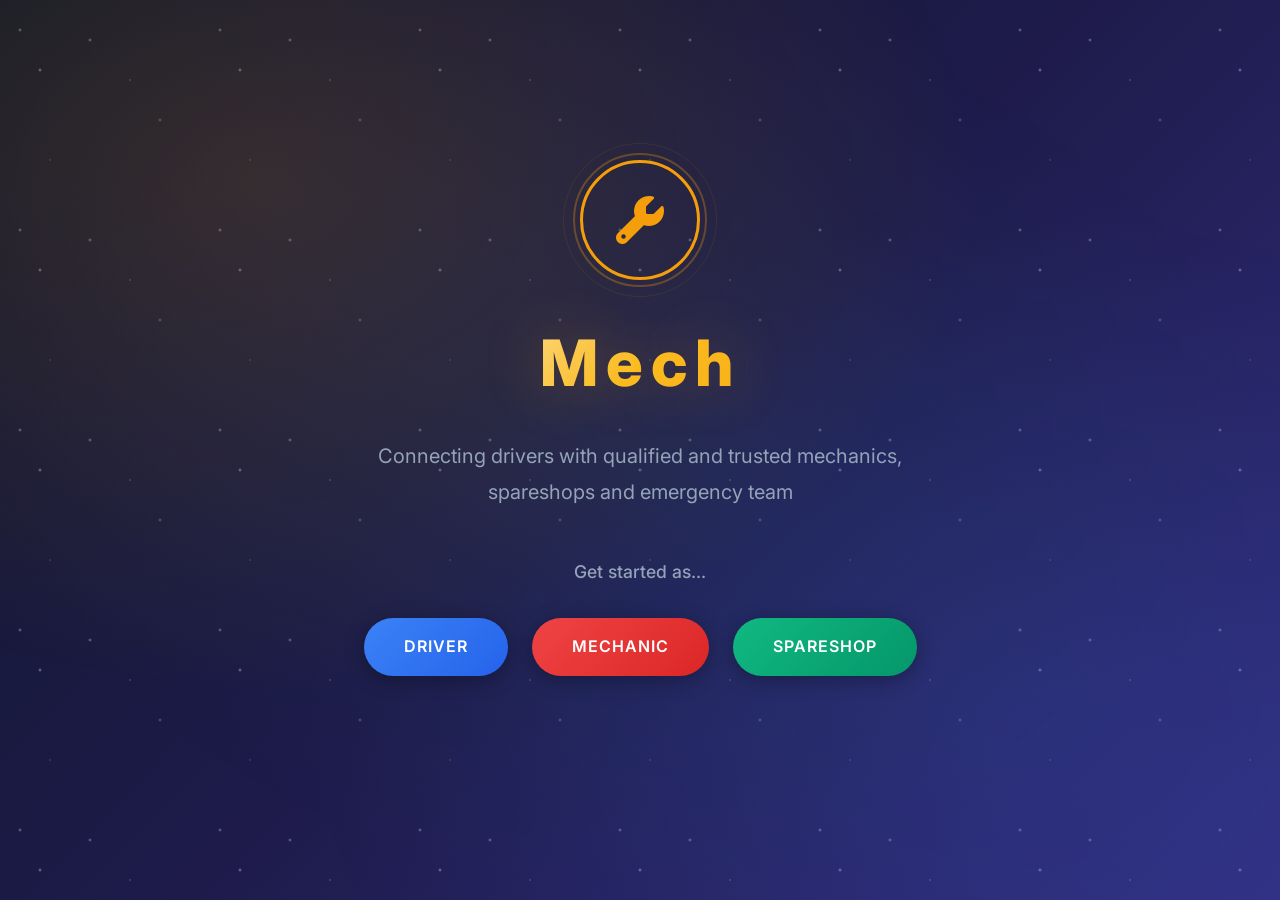
==== commit e97a71b0: "Update landing page to match mockup design - purple gradient background with centered content" ====
--- a/frontend/index.html
+++ b/frontend/index.html
@@ -36,82 +36,19 @@
                 <p class="prompt-text">Get started as...</p>
                 
                 <div class="button-group">
-                    <a href="register.html?role=driver" class="btn btn-driver">
-                        <i class="fas fa-user"></i>
+                    <a href="register_driver.html" class="btn btn-driver">
                         <span>Driver</span>
                     </a>
-                    <a href="register.html?role=mechanic" class="btn btn-mechanic">
-                        <i class="fas fa-wrench"></i>
+                    <a href="register_mechanic.html" class="btn btn-mechanic">
                         <span>Mechanic</span>
                     </a>
-                    <a href="register.html?role=spareshop" class="btn btn-spareshop">
-                        <i class="fas fa-store"></i>
+                    <a href="register_spareshop.html" class="btn btn-spareshop">
                         <span>Spareshop</span>
                     </a>
                 </div>
             </div>
-
-            <!-- Features Preview -->
-            <div class="features-preview">
-                <div class="feature-item">
-                    <i class="fas fa-clock"></i>
-                    <span>Quick Response</span>
-                </div>
-                <div class="feature-item">
-                    <i class="fas fa-shield-alt"></i>
-                    <span>Trusted Pros</span>
-                </div>
-                <div class="feature-item">
-                    <i class="fas fa-headset"></i>
-                    <span>24/7 Support</span>
-                </div>
-            </div>
-        </div>
-
-        <!-- Scroll Indicator -->
-        <div class="scroll-indicator">
-            <span>Scroll to explore</span>
-            <div class="mouse">
-                <div class="wheel"></div>
-            </div>
         </div>
     </main>
-
-    <!-- How It Works Section -->
-    <section class="how-it-works">
-        <h2>How It Works</h2>
-        <div class="steps">
-            <div class="step">
-                <div class="step-number">1</div>
-                <i class="fas fa-mobile-alt"></i>
-                <h3>Create Account</h3>
-                <p>Sign up as a driver, mechanic, or spare parts shop owner in seconds</p>
-            </div>
-            <div class="step">
-                <div class="step-number">2</div>
-                <i class="fas fa-search"></i>
-                <h3>Find Services</h3>
-                <p>Browse and connect with trusted service providers near you</p>
-            </div>
-            <div class="step">
-                <div class="step-number">3</div>
-                <i class="fas fa-comments"></i>
-                <h3>Connect & Chat</h3>
-                <p>Communicate directly through our secure messaging platform</p>
-            </div>
-            <div class="step">
-                <div class="step-number">4</div>
-                <i class="fas fa-check-circle"></i>
-                <h3>Complete Service</h3>
-                <p>Rate and review to help build our trusted community</p>
-            </div>
-        </div>
-    </section>
-
-    <!-- Footer -->
-    <footer class="footer">
-        <p>&copy; 2026 Mech Platform. Connecting You with Trusted Automotive Services.</p>
-    </footer>
 
     <script src="js/main.js"></script>
 </body>
--- a/frontend/css/style.css
+++ b/frontend/css/style.css
@@ -385,6 +385,58 @@
 }
 
 /* ----------------------------------------
+   6.1 LANDING PAGE BUTTONS
+   ---------------------------------------- */
+.btn {
+    display: inline-flex;
+    align-items: center;
+    justify-content: center;
+    gap: var(--space-sm);
+    padding: 1rem 2.5rem;
+    border-radius: var(--radius-full);
+    font-weight: 600;
+    font-size: 1rem;
+    transition: all var(--transition-base);
+    box-shadow: 0 4px 20px rgba(0, 0, 0, 0.3);
+    text-transform: uppercase;
+    letter-spacing: 1px;
+}
+
+.btn i {
+    font-size: 1.2rem;
+}
+
+.btn-driver {
+    background: linear-gradient(135deg, #3b82f6 0%, #2563eb 100%);
+    color: white;
+}
+
+.btn-driver:hover {
+    transform: translateY(-3px);
+    box-shadow: 0 8px 30px rgba(59, 130, 246, 0.4);
+}
+
+.btn-mechanic {
+    background: linear-gradient(135deg, #ef4444 0%, #dc2626 100%);
+    color: white;
+}
+
+.btn-mechanic:hover {
+    transform: translateY(-3px);
+    box-shadow: 0 8px 30px rgba(239, 68, 68, 0.4);
+}
+
+.btn-spareshop {
+    background: linear-gradient(135deg, #10b981 0%, #059669 100%);
+    color: white;
+}
+
+.btn-spareshop:hover {
+    transform: translateY(-3px);
+    box-shadow: 0 8px 30px rgba(16, 185, 129, 0.4);
+}
+
+/* ----------------------------------------
    7. HERO SECTION (LANDING PAGE)
    ---------------------------------------- */
 .landing-page {
@@ -490,6 +542,21 @@
 
 .hero-cta {
     margin-bottom: var(--space-3xl);
+}
+
+.prompt-text {
+    font-size: 1.1rem;
+    color: var(--text-secondary);
+    margin-bottom: var(--space-xl);
+    font-weight: 500;
+}
+
+.button-group {
+    display: flex;
+    justify-content: center;
+    align-items: center;
+    gap: 1.5rem;
+    flex-wrap: wrap;
 }
 
 .features-preview {
@@ -1002,998 +1069,77 @@
 }
 
 .icon-btn {
+    display: flex;
+    align-items: center;
+    justify-content: center;
     width: 40px;
     height: 40px;
-    border-radius: 50%;
-    background: var(--bg-glass);
-    border: 1px solid var(--border);
-    color: var(--text-secondary);
-    display: flex;
-    align-items: center;
-    justify-content: center;
-    position: relative;
-    transition: all var(--transition-fast);
-}
-
-.icon-btn:hover {
-    background: var(--bg-glass-hover);
-    color: var(--text-primary);
-    border-color: var(--primary);
-    transform: scale(1.05);
-}
-
-.badge {
-    position: absolute;
-    top: -5px;
-    right: -5px;
-    min-width: 20px;
-    height: 20px;
-    padding: 0 6px;
-    background: var(--danger);
-    color: white;
-    border-radius: var(--radius-full);
-    font-size: 0.75rem;
-    font-weight: 600;
-    display: flex;
-    align-items: center;
-    justify-content: center;
-    border: 2px solid var(--bg-dark);
-}
-
-.avatar {
-    width: 40px;
-    height: 40px;
-    border-radius: 50%;
-    object-fit: cover;
-    border: 2px solid var(--primary);
-    cursor: pointer;
-    transition: transform var(--transition-fast);
-}
-
-.avatar:hover {
-    transform: scale(1.1);
-}
-
-.user-menu {
-    position: relative;
-}
-
-.user-menu .dropdown {
-    position: absolute;
-    top: calc(100% + var(--space-sm));
-    right: 0;
-    background: var(--bg-card);
-    border: 1px solid var(--border);
-    border-radius: var(--radius-md);
-    padding: var(--space-sm);
-    min-width: 180px;
-    opacity: 0;
-    visibility: hidden;
-    transform: translateY(-10px) scale(0.95);
-    transition: all var(--transition-fast);
-    box-shadow: var(--shadow-lg);
-}
-
-.user-menu:hover .dropdown {
-    opacity: 1;
-    visibility: visible;
-    transform: translateY(0) scale(1);
-}
-
-.user-menu .dropdown a {
-    display: flex;
-    align-items: center;
-    gap: var(--space-sm);
-    padding: var(--space-md);
-    color: var(--text-secondary);
-    border-radius: var(--radius-sm);
-    transition: all var(--transition-fast);
-    font-size: 0.9rem;
-}
-
-.user-menu .dropdown a:hover {
-    background: var(--bg-glass);
-    color: var(--text-primary);
-}
-
-/* Dashboard Container */
-.dashboard-container {
-    display: flex;
-    padding-top: 70px;
-    min-height: 100vh;
-}
-
-/* Sidebar */
-.sidebar {
-    width: 280px;
-    background: rgba(15, 23, 42, 0.8);
-    border-right: 1px solid var(--border);
-    padding: var(--space-xl);
-    position: fixed;
-    height: calc(100vh - 70px);
-    overflow-y: auto;
-    z-index: var(--z-sticky);
-}
-
-.sidebar-header {
-    margin-bottom: var(--space-xl);
-    padding-bottom: var(--space-md);
-    border-bottom: 1px solid var(--border);
-}
-
-.sidebar-header h3 {
-    font-size: 1.1rem;
-    color: var(--text-primary);
-    font-weight: 600;
-}
-
-.filter-section {
-    margin-bottom: var(--space-xl);
-}
-
-.filter-section label {
-    display: block;
-    margin-bottom: var(--space-md);
-    font-weight: 500;
-    color: var(--text-secondary);
-    font-size: 0.875rem;
-    text-transform: uppercase;
-    letter-spacing: 0.5px;
-}
-
-/* Range Slider */
-.range-slider {
-    display: flex;
-    align-items: center;
-    gap: var(--space-md);
-}
-
-.range-slider input[type="range"] {
-    flex: 1;
-    -webkit-appearance: none; 
-    appearance: none;              
-    height: 6px;
-    background: var(--bg-glass);
-    border-radius: 3px;
-    outline: none;
-}
-
-.range-slider input[type="range"]::-webkit-slider-thumb {
-    -webkit-appearance: none;
-    width: 18px;
-    height: 18px;
-    background: var(--primary);
-    border-radius: 50%;
-    cursor: pointer;
-    box-shadow: 0 0 10px var(--primary-glow);
-    transition: transform var(--transition-fast);
-}
-
-.range-slider input[type="range"]::-webkit-slider-thumb:hover {
-    transform: scale(1.2);
-}
-
-#radiusValue {
-    min-width: 50px;
-    font-weight: 600;
-    color: var(--primary);
-}
-
-/* Checkbox Group */
-.checkbox-group {
-    display: flex;
-    flex-direction: column;
-    gap: var(--space-md);
-}
-
-.checkbox {
-    display: flex;
-    align-items: center;
-    gap: var(--space-md);
-    cursor: pointer;
-    color: var(--text-secondary);
-    font-size: 0.95rem;
-    transition: color var(--transition-fast);
-}
-
-.checkbox:hover {
-    color: var(--text-primary);
-}
-
-.checkbox input {
-    width: 18px;
-    height: 18px;
-    accent-color: var(--primary);
-    cursor: pointer;
-}
-
-/* Star Filter */
-.star-filter {
-    display: flex;
-    gap: var(--space-xs);
-}
-
-.star-filter button {
-    background: none;
-    border: none;
-    color: var(--text-muted);
-    cursor: pointer;
-    font-size: 1.25rem;
-    padding: var(--space-xs);
-    transition: all var(--transition-fast);
-}
-
-.star-filter button:hover,
-.star-filter button.active {
-    color: var(--primary);
-    transform: scale(1.2);
-}
-
-/* Main Content */
-.main-content {
-    flex: 1;
-    margin-left: 280px;
-    margin-right: 320px;
-    padding: var(--space-xl);
-}
-
-.main-content.full-width {
-    margin-right: 0;
-}
-
-.content-header {
-    display: flex;
-    justify-content: space-between;
-    align-items: center;
-    margin-bottom: var(--space-xl);
-}
-
-.content-header h2 {
-    font-size: 1.75rem;
-    font-weight: 700;
-}
-
-.view-toggle {
-    display: flex;
-    gap: var(--space-xs);
-    background: var(--bg-glass);
-    padding: var(--space-xs);
-    border-radius: var(--radius-md);
-}
-
-.view-toggle button {
-    padding: var(--space-sm) var(--space-md);
-    background: transparent;
-    border: none;
-    color: var(--text-secondary);
-    cursor: pointer;
-    border-radius: var(--radius-sm);
-    transition: all var(--transition-fast);
-    display: flex;
-    align-items: center;
-    gap: var(--space-xs);
-}
-
-.view-toggle button.active {
-    background: var(--primary);
-    color: var(--text-inverse);
-}
-
-.view-toggle button:not(.active):hover {
-    color: var(--text-primary);
-}
-
-/* ----------------------------------------
-   13. PROVIDER CARDS
-   ---------------------------------------- */
-.providers-grid {
-    display: grid;
-    grid-template-columns: repeat(auto-fill, minmax(300px, 1fr));
-    gap: var(--space-lg);
-}
-
-.provider-card {
-    background: var(--bg-card);
-    border: 1px solid var(--border);
-    border-radius: var(--radius-lg);
-    padding: var(--space-lg);
-    transition: all var(--transition-base);
-    cursor: pointer;
-    position: relative;
-    overflow: hidden;
-}
-
-.provider-card::before {
-    content: '';
-    position: absolute;
-    top: 0;
-    left: 0;
-    right: 0;
-    height: 3px;
-    background: linear-gradient(90deg, var(--primary), var(--accent));
-    transform: scaleX(0);
-    transition: transform var(--transition-base);
-}
-
-.provider-card:hover {
-    transform: translateY(-5px);
-    border-color: var(--primary);
-    box-shadow: var(--shadow-lg);
-}
-
-.provider-card:hover::before {
-    transform: scaleX(1);
-}
-
-.provider-header {
-    display: flex;
-    align-items: center;
-    gap: var(--space-md);
-    margin-bottom: var(--space-md);
-}
-
-.provider-header img {
-    width: 60px;
-    height: 60px;
-    border-radius: 50%;
-    object-fit: cover;
-    border: 2px solid var(--border);
-    transition: border-color var(--transition-fast);
-}
-
-.provider-card:hover .provider-header img {
-    border-color: var(--primary);
-}
-
-.provider-info h4 {
-    font-size: 1.1rem;
-    margin-bottom: var(--space-xs);
-    color: var(--text-primary);
-}
-
-.provider-info .rating {
-    display: flex;
-    align-items: center;
-    gap: var(--space-xs);
-    color: var(--primary);
-    font-size: 0.875rem;
-}
-
-.provider-details {
-    margin-bottom: var(--space-md);
-    display: flex;
-    flex-direction: column;
-    gap: var(--space-xs);
-}
-
-.provider-details p {
-    display: flex;
-    align-items: center;
-    gap: var(--space-sm);
-    color: var(--text-secondary);
-    font-size: 0.875rem;
-}
-
-.provider-details i {
-    width: 16px;
-    color: var(--text-muted);
-}
-
-.provider-actions {
-    display: flex;
-    gap: var(--space-sm);
-}
-
-.provider-actions button {
-    flex: 1;
-    padding: var(--space-md);
-    border-radius: var(--radius-md);
-    border: none;
-    font-weight: 500;
-    cursor: pointer;
-    transition: all var(--transition-fast);
-    display: flex;
-    align-items: center;
-    justify-content: center;
-    gap: var(--space-sm);
-    font-size: 0.9rem;
-}
-
-.btn-chat {
-    background: var(--primary);
-    color: var(--text-inverse);
-}
-
-.btn-chat:hover {
-    background: var(--primary-dark);
-    transform: translateY(-2px);
-    box-shadow: 0 4px 15px rgba(245, 158, 11, 0.3);
-}
-
-.btn-call {
-    background: var(--bg-glass);
-    color: var(--text-primary);
-    border: 1px solid var(--border);
-}
-
-.btn-call:hover {
-    background: var(--bg-glass-hover);
-    border-color: var(--primary);
-}
-
-/* ----------------------------------------
-   14. CHAT SIDEBAR
-   ---------------------------------------- */
-.chat-sidebar {
-    width: 320px;
-    background: rgba(15, 23, 42, 0.8);
-    border-left: 1px solid var(--border);
-    position: fixed;
-    right: 0;
-    top: 70px;
-    height: calc(100vh - 70px);
-    display: flex;
-    flex-direction: column;
-    z-index: var(--z-sticky);
-}
-
-.chat-header {
-    padding: var(--space-lg);
-    border-bottom: 1px solid var(--border);
-    display: flex;
-    justify-content: space-between;
-    align-items: center;
-}
-
-.chat-header h3 {
-    font-size: 1.1rem;
-    font-weight: 600;
-}
-
-.conversations-list {
-    flex: 1;
-    overflow-y: auto;
-    padding: var(--space-md);
-}
-
-.conversation-item {
-    display: flex;
-    align-items: center;
-    gap: var(--space-md);
-    padding: var(--space-md);
-    border-radius: var(--radius-md);
-    cursor: pointer;
-    transition: all var(--transition-fast);
-    margin-bottom: var(--space-xs);
-}
-
-.conversation-item:hover {
-    background: var(--bg-glass);
-}
-
-.conversation-item img {
-    width: 48px;
-    height: 48px;
-    border-radius: 50%;
-    object-fit: cover;
-    position: relative;
-}
-
-.online-indicator {
-    position: absolute;
-    bottom: 2px;
-    right: 2px;
-    width: 12px;
-    height: 12px;
-    background: var(--success);
-    border-radius: 50%;
-    border: 2px solid var(--bg-dark);
-    opacity: 0;
-    transition: opacity var(--transition-fast);
-}
-
-.online-indicator.online {
-    opacity: 1;
-}
-
-.conversation-info {
-    flex: 1;
-    min-width: 0;
-}
-
-.conversation-info h4 {
-    font-size: 0.95rem;
-    margin-bottom: 2px;
-    white-space: nowrap;
-    overflow: hidden;
-    text-overflow: ellipsis;
-    color: var(--text-primary);
-}
-
-.conversation-info p {
-    font-size: 0.875rem;
-    color: var(--text-secondary);
-    white-space: nowrap;
-    overflow: hidden;
-    text-overflow: ellipsis;
-}
-
-.conversation-meta {
-    text-align: right;
-    display: flex;
-    flex-direction: column;
-    gap: 2px;
-}
-
-.conversation-meta .time {
-    font-size: 0.75rem;
-    color: var(--text-muted);
-}
-
-/* ----------------------------------------
-   15. MODALS
-   ---------------------------------------- */
-.modal {
-    position: fixed;
-    inset: 0;
-    background: rgba(0, 0, 0, 0.8);
-    backdrop-filter: blur(5px);
-    display: flex;
-    align-items: center;
-    justify-content: center;
-    z-index: var(--z-modal);
-    opacity: 0;
-    visibility: hidden;
-    transition: all var(--transition-base);
-    padding: var(--space-md);
-}
-
-.modal.active {
-    opacity: 1;
-    visibility: visible;
-}
-
-.modal-content {
-    width: 100%;
-    max-width: 500px;
-    max-height: 90vh;
-    overflow-y: auto;
-    transform: scale(0.9) translateY(20px);
-    transition: transform var(--transition-base);
-}
-
-.modal.active .modal-content {
-    transform: scale(1) translateY(0);
-}
-
-.modal-header {
-    display: flex;
-    justify-content: space-between;
-    align-items: center;
-    padding: var(--space-lg);
-    border-bottom: 1px solid var(--border);
-}
-
-.modal-header h3 {
-    font-size: 1.25rem;
-    font-weight: 600;
-    display: flex;
-    align-items: center;
-    gap: var(--space-sm);
-}
-
-.close-modal {
-    width: 36px;
-    height: 36px;
-    border-radius: 50%;
-    display: flex;
-    align-items: center;
-    justify-content: center;
-    color: var(--text-secondary);
-    transition: all var(--transition-fast);
-    font-size: 1.5rem;
-    line-height: 1;
-}
-
-.close-modal:hover {
-    background: var(--bg-glass);
-    color: var(--text-primary);
-}
-
-.modal-footer {
-    padding: var(--space-lg);
-    border-top: 1px solid var(--border);
-    display: flex;
-    justify-content: flex-end;
-    gap: var(--space-md);
-}
-
-/* Chat Modal */
-.chat-modal .modal-content {
-    max-width: 900px;
-    height: 85vh;
-    display: flex;
-    flex-direction: column;
-}
-
-.chat-card {
-    height: 100%;
-    display: flex;
-    flex-direction: column;
-    padding: 0;
-}
-
-.chat-card .chat-header {
-    padding: var(--space-md) var(--space-lg);
-    border-bottom: 1px solid var(--border);
-    flex-shrink: 0;
-}
-
-.chat-user-info {
-    display: flex;
-    align-items: center;
-    gap: var(--space-md);
-}
-
-.chat-user-info .avatar {
-    width: 48px;
-    height: 48px;
-}
-
-.chat-user-info h4 {
-    font-size: 1.1rem;
-    margin-bottom: 2px;
-}
-
-.status {
-    font-size: 0.875rem;
-    display: flex;
-    align-items: center;
-    gap: var(--space-xs);
-    color: var(--text-secondary);
-}
-
-.status::before {
-    content: '';
-    width: 8px;
-    height: 8px;
-    border-radius: 50%;
-}
-
-.status.online::before {
-    background: var(--success);
-    box-shadow: 0 0 8px var(--success);
-}
-
-.status.offline::before {
-    background: var(--text-muted);
-}
-
-.chat-actions {
-    display: flex;
-    gap: var(--space-sm);
-}
-
-.chat-messages {
-    flex: 1;
-    overflow-y: auto;
-    padding: var(--space-lg);
-    display: flex;
-    flex-direction: column;
-    gap: var(--space-md);
-}
-
-.message {
-    max-width: 70%;
-    display: flex;
-    gap: var(--space-sm);
-    animation: messageSlide 0.3s ease-out;
-}
-
-@keyframes messageSlide {
-    from {
-        opacity: 0;
-        transform: translateY(10px);
-    }
-    to {
-        opacity: 1;
-        transform: translateY(0);
-    }
-}
-
-.message.sent {
-    align-self: flex-end;
-    flex-direction: row-reverse;
-}
-
-.message-avatar {
-    width: 36px;
-    height: 36px;
-    border-radius: 50%;
-    background: var(--primary);
-    display: flex;
-    align-items: center;
-    justify-content: center;
-    flex-shrink: 0;
-    color: var(--text-inverse);
-    font-size: 0.9rem;
-}
-
-.message-avatar img {
-    width: 100%;
-    height: 100%;
-    border-radius: 50%;
-    object-fit: cover;
-}
-
-.message-content {
-    background: var(--bg-glass);
-    padding: var(--space-md) var(--space-lg);
-    border-radius: var(--radius-lg);
-    border-bottom-left-radius: 4px;
-    color: var(--text-primary);
-    line-height: 1.5;
-}
-
-.message.sent .message-content {
-    background: var(--primary);
-    color: var(--text-inverse);
-    border-bottom-left-radius: var(--radius-lg);
-    border-bottom-right-radius: 4px;
-}
-
-.message-time {
-    font-size: 0.75rem;
-    color: var(--text-muted);
-    margin-top: 4px;
-    display: flex;
-    align-items: center;
-    gap: var(--space-xs);
-}
-
-.message.sent .message-time {
-    color: rgba(0, 0, 0, 0.6);
-    justify-content: flex-end;
-}
-
-.read-receipt {
-    font-size: 0.7rem;
-}
-
-.chat-input-area {
-    padding: var(--space-md) var(--space-lg);
-    border-top: 1px solid var(--border);
-    flex-shrink: 0;
-}
-
-.typing-indicator {
-    display: flex;
-    gap: var(--space-xs);
-    padding: var(--space-sm) var(--space-md);
-    margin-bottom: var(--space-sm);
-}
-
-.typing-indicator span {
-    width: 8px;
-    height: 8px;
-    background: var(--text-muted);
-    border-radius: 50%;
-    animation: typing 1.4s infinite;
-}
-
-.typing-indicator span:nth-child(2) { animation-delay: 0.2s; }
-.typing-indicator span:nth-child(3) { animation-delay: 0.4s; }
-
-@keyframes typing {
-    0%, 100% { transform: translateY(0); }
-    50% { transform: translateY(-10px); }
-}
-
-.chat-input-area .input-wrapper {
-    display: flex;
-    gap: var(--space-sm);
-    align-items: center;
-}
-
-.attach-btn {
-    width: 48px;
-    height: 48px;
-    border-radius: 50%;
-    background: var(--bg-glass);
-    border: 1px solid var(--border);
-    color: var(--text-secondary);
-    display: flex;
-    align-items: center;
-    justify-content: center;
-    transition: all var(--transition-fast);
-    flex-shrink: 0;
-}
-
-.attach-btn:hover {
-    background: var(--bg-glass-hover);
-    color: var(--text-primary);
-}
-
-.chat-input-area input {
-    flex: 1;
-    padding: var(--space-md) var(--space-lg);
     background: var(--bg-glass);
     border: 1px solid var(--border);
     border-radius: var(--radius-full);
-    color: var(--text-primary);
-    font-size: 1rem;
-    transition: all var(--transition-fast);
-}
-
-.chat-input-area input:focus {
-    outline: none;
-    border-color: var(--primary);
+    color: var(--text-secondary);
+    transition: all var(--transition-base);
+}
+
+.icon-btn:hover {
     background: var(--bg-glass-hover);
-}
-
-/* AI Modal */
-.ai-modal {
-    max-width: 600px;
-}
-
-.ai-chat-container {
-    display: flex;
-    flex-direction: column;
-    height: 500px;
-}
-
-.ai-messages {
-    flex: 1;
-    overflow-y: auto;
-    padding: var(--space-lg);
+    color: var(--primary);
+}
+
+/* Dashboard Container & Sidebar */
+.dashboard-container {
+    display: flex;
+    margin-top: 70px;
+    min-height: calc(100vh - 70px);
+}
+
+.admin-sidebar {
+    width: 250px;
+    background: rgba(15, 23, 42, 0.8);
+    border-right: 1px solid var(--border);
+    padding: var(--space-xl) var(--space-lg);
     display: flex;
     flex-direction: column;
     gap: var(--space-md);
 }
 
-.ai-message {
-    display: flex;
+.admin-sidebar a {
+    display: flex;
+    align-items: center;
     gap: var(--space-md);
-    max-width: 85%;
-    animation: messageSlide 0.3s ease-out;
-}
-
-.ai-message.bot {
-    align-self: flex-start;
-}
-
-.ai-message.user {
-    align-self: flex-end;
-    flex-direction: row-reverse;
-}
-
-.ai-message .message-avatar {
-    background: linear-gradient(135deg, var(--accent), var(--primary));
-}
-
-.ai-message.user .message-content {
-    background: var(--accent);
-    border-radius: var(--radius-lg);
-    border-bottom-right-radius: 4px;
-}
-
-.ai-message ul {
-    margin: var(--space-sm) 0;
-    padding-left: var(--space-lg);
-}
-
-.ai-message li {
-    margin-bottom: var(--space-xs);
-}
-
-.ai-input-area {
     padding: var(--space-md) var(--space-lg);
-    border-top: 1px solid var(--border);
-    display: flex;
-    gap: var(--space-sm);
-}
-
-.ai-input-area input {
-    flex: 1;
-    padding: var(--space-md) var(--space-lg);
-    background: var(--bg-glass);
-    border: 1px solid var(--border);
-    border-radius: var(--radius-full);
-    color: var(--text-primary);
-    font-size: 1rem;
-}
-
-.ai-input-area input:focus {
-    outline: none;
-    border-color: var(--accent);
-}
-
-/* ----------------------------------------
-   16. STATS & ADMIN
-   ---------------------------------------- */
-.stats-grid {
-    display: grid;
-    grid-template-columns: repeat(auto-fit, minmax(200px, 1fr));
-    gap: var(--space-lg);
-    margin-bottom: var(--space-xl);
-}
-
-.stats-grid.large {
-    grid-template-columns: repeat(auto-fit, minmax(250px, 1fr));
-}
-
-.stat-card {
-    padding: var(--space-lg);
-    display: flex;
-    align-items: center;
-    gap: var(--space-md);
-    transition: transform var(--transition-base);
-}
-
-.stat-card:hover {
-    transform: translateY(-3px);
-}
-
-.stat-card i {
-    font-size: 2rem;
-    color: var(--primary);
-    width: 60px;
-    height: 60px;
-    background: rgba(245, 158, 11, 0.1);
+    background: transparent;
     border-radius: var(--radius-md);
-    display: flex;
-    align-items: center;
-    justify-content: center;
-}
-
-.stat-info h3 {
-    font-size: 2rem;
-    font-weight: 700;
-    color: var(--text-primary);
-    margin-bottom: 2px;
-}
-
-.stat-info p {
-    color: var(--text-secondary);
-    font-size: 0.875rem;
-}
-
-/* Admin Sidebar */
-.admin-sidebar {
-    width: 260px;
-    background: rgba(15, 23, 42, 0.95);
-    border-right: 1px solid var(--border);
-    padding: var(--space-xl) 0;
-    position: fixed;
-    height: calc(100vh - 70px);
-    z-index: var(--z-sticky);
-}
-
-.admin-sidebar a {
-    display: flex;
-    align-items: center;
-    gap: var(--space-md);
-    padding: var(--space-md) var(--space-xl);
-    color: var(--text-secondary);
-    transition: all var(--transition-fast);
-    border-left: 3px solid transparent;
-    font-size: 0.95rem;
+    color: var(--text-secondary);
+    transition: all var(--transition-base);
+    font-weight: 500;
 }
 
 .admin-sidebar a:hover,
 .admin-sidebar a.active {
     background: rgba(245, 158, 11, 0.1);
     color: var(--primary);
-    border-left-color: var(--primary);
-}
-
-.admin .main-content {
-    margin-left: 260px;
-    margin-right: 0;
+}
+
+/* Main Content */
+.main-content {
+    flex: 1;
+    padding: var(--space-xl);
+    overflow-y: auto;
 }
 
 .admin-section {
-    animation: fadeIn 0.5s ease-out;
+    margin-bottom: var(--space-3xl);
+}
+
+.admin-section.hidden {
+    display: none;
+}
+
+.admin-section h2 {
+    font-size: 2rem;
+    margin-bottom: var(--space-xl);
+    color: var(--text-primary);
 }
 
 .section-header {
@@ -2001,42 +1147,83 @@
     justify-content: space-between;
     align-items: center;
     margin-bottom: var(--space-xl);
-    flex-wrap: wrap;
-    gap: var(--space-md);
 }
 
 .search-box {
-    position: relative;
+    display: flex;
+    align-items: center;
     width: 300px;
-}
-
-.search-box i {
-    position: absolute;
-    left: var(--space-md);
-    top: 50%;
-    transform: translateY(-50%);
-    color: var(--text-muted);
-}
-
-.search-box input {
-    width: 100%;
-    padding: 0.75rem var(--space-md) 0.75rem 2.5rem;
     background: var(--bg-glass);
     border: 1px solid var(--border);
     border-radius: var(--radius-md);
+    padding: 0.5rem var(--space-md);
+}
+
+.search-box i {
+    color: var(--text-muted);
+    margin-right: var(--space-sm);
+}
+
+.search-box input {
+    background: transparent;
+    border: none;
     color: var(--text-primary);
-    font-size: 0.95rem;
-}
-
-.search-box input:focus {
-    outline: none;
-    border-color: var(--primary);
-}
-
-/* Table Styles */
+    width: 100%;
+}
+
+.search-box input::placeholder {
+    color: var(--text-muted);
+}
+
+/* Stats Grid */
+.stats-grid {
+    display: grid;
+    grid-template-columns: repeat(auto-fit, minmax(250px, 1fr));
+    gap: var(--space-xl);
+    margin-bottom: var(--space-3xl);
+}
+
+.stat-card {
+    display: flex;
+    align-items: center;
+    gap: var(--space-lg);
+    padding: var(--space-xl);
+    border-radius: var(--radius-xl);
+}
+
+.stat-card i {
+    font-size: 2rem;
+    color: var(--primary);
+}
+
+.stat-info h3 {
+    font-size: 1.75rem;
+    color: var(--text-primary);
+    margin-bottom: var(--space-xs);
+}
+
+.stat-info p {
+    color: var(--text-secondary);
+    font-size: 0.9rem;
+}
+
+/* Chart Container */
+.chart-container {
+    padding: var(--space-xl);
+    border-radius: var(--radius-xl);
+    margin-bottom: var(--space-xl);
+}
+
+.chart-container h3 {
+    color: var(--text-primary);
+    margin-bottom: var(--space-lg);
+}
+
+/* Table Container */
 .table-container {
+    padding: var(--space-xl);
+    border-radius: var(--radius-xl);
     overflow-x: auto;
-    border-radius: var(--radius-lg);
 }
 
 .data-table {
@@ -2044,446 +1231,120 @@
     border-collapse: collapse;
 }
 
-.data-table th,
+.data-table thead tr {
+    border-bottom: 1px solid var(--border);
+}
+
+.data-table th {
+    text-align: left;
+    padding: var(--space-md);
+    color: var(--text-secondary);
+    font-weight: 600;
+    font-size: 0.875rem;
+    text-transform: uppercase;
+}
+
 .data-table td {
     padding: var(--space-md);
-    text-align: left;
     border-bottom: 1px solid var(--border);
-}
-
-.data-table th {
-    color: var(--text-secondary);
-    font-weight: 500;
-    font-size: 0.75rem;
-    text-transform: uppercase;
-    letter-spacing: 0.5px;
-    background: var(--bg-glass);
-}
-
-.data-table td {
     color: var(--text-primary);
-    font-size: 0.9rem;
-}
-
-.data-table tr:hover td {
-    background: var(--bg-glass);
-}
-
-.user-cell {
-    display: flex;
-    align-items: center;
-    gap: var(--space-md);
-}
-
-.user-cell img {
-    width: 40px;
-    height: 40px;
-    border-radius: 50%;
-    object-fit: cover;
-}
-
-.status-badge {
-    padding: var(--space-xs) var(--space-md);
-    border-radius: var(--radius-full);
-    font-size: 0.75rem;
-    font-weight: 500;
-}
-
-.status-badge.active {
-    background: rgba(16, 185, 129, 0.2);
-    color: var(--success);
-}
-
-.status-badge.suspended {
-    background: rgba(239, 68, 68, 0.2);
-    color: var(--danger);
-}
-
-.action-btns {
-    display: flex;
-    gap: var(--space-sm);
-}
-
-.action-btns button {
-    width: 36px;
-    height: 36px;
-    border-radius: var(--radius-md);
-    background: var(--bg-glass);
-    border: 1px solid var(--border);
-    color: var(--text-secondary);
-    display: flex;
-    align-items: center;
-    justify-content: center;
-    transition: all var(--transition-fast);
-}
-
-.action-btns button:hover {
-    background: var(--bg-glass-hover);
-    color: var(--text-primary);
-    border-color: var(--primary);
+}
+
+.data-table tbody tr:hover {
+    background: rgba(245, 158, 11, 0.05);
+}
+
+/* Chat Monitor */
+.chat-monitor {
+    display: grid;
+    grid-template-columns: 300px 1fr;
+    gap: var(--space-lg);
+    padding: var(--space-xl);
+    border-radius: var(--radius-xl);
+    min-height: 500px;
+}
+
+.chat-list {
+    border-right: 1px solid var(--border);
+    overflow-y: auto;
+}
+
+.chat-viewer {
+    display: flex;
+    align-items: center;
+    justify-content: center;
+}
+
+.empty-state {
+    color: var(--text-muted);
+    text-align: center;
 }
 
 /* Notification Form */
 .notification-form {
-    max-width: 600px;
     padding: var(--space-xl);
-}
-
-.notification-form .form-group {
-    margin-bottom: var(--space-lg);
-}
-
-.notification-form label {
-    display: block;
-    margin-bottom: var(--space-sm);
-    color: var(--text-secondary);
-    font-size: 0.875rem;
-}
-
-.notification-form input,
-.notification-form select,
-.notification-form textarea {
-    width: 100%;
-    padding: var(--space-md);
-    background: var(--bg-glass);
-    border: 1px solid var(--border);
-    border-radius: var(--radius-md);
-    color: var(--text-primary);
-    font-size: 1rem;
-}
-
-.notification-form textarea {
-    resize: vertical;
-    min-height: 120px;
-}
-
-.notification-form input:focus,
-.notification-form select:focus,
-.notification-form textarea:focus {
-    outline: none;
-    border-color: var(--primary);
-}
-
-/* Availability Toggle */
-.availability-toggle {
-    display: flex;
-    align-items: center;
-    gap: var(--space-md);
-    padding: var(--space-sm) var(--space-md);
-    background: var(--bg-glass);
-    border-radius: var(--radius-full);
-    border: 1px solid var(--border);
-}
-
-.availability-toggle span {
-    font-size: 0.9rem;
-    color: var(--text-secondary);
-    font-weight: 500;
-}
-
-.switch {
-    position: relative;
-    width: 50px;
-    height: 26px;
-}
-
-.switch input {
-    opacity: 0;
-    width: 0;
-    height: 0;
-}
-
-.slider {
-    position: absolute;
-    cursor: pointer;
-    inset: 0;
-    background: var(--text-muted);
-    border-radius: 26px;
-    transition: var(--transition-base);
-}
-
-.slider::before {
-    content: '';
-    position: absolute;
-    height: 20px;
-    width: 20px;
-    left: 3px;
-    bottom: 3px;
-    background: white;
-    border-radius: 50%;
-    transition: var(--transition-base);
-    box-shadow: 0 2px 4px rgba(0,0,0,0.2);
-}
-
-input:checked + .slider {
-    background: var(--success);
-}
-
-input:checked + .slider::before {
-    transform: translateX(24px);
-}
-
-/* ----------------------------------------
-   17. MAP STYLES
-   ---------------------------------------- */
-.map-view {
-    height: 600px;
-    border-radius: var(--radius-lg);
-    overflow: hidden;
-    border: 1px solid var(--border);
-}
-
-.full-map {
-    width: 100%;
-    height: 100%;
-}
-
-/* ----------------------------------------
-   18. ANIMATIONS & UTILITIES
-   ---------------------------------------- */
-.animate-fade-in {
-    animation: fadeIn 1s ease-out;
-}
-
-.animate-slide-up {
-    animation: slideUp 1s ease-out;
-}
-
-.delay-1 { animation-delay: 0.2s; }
-.delay-2 { animation-delay: 0.4s; }
-.delay-3 { animation-delay: 0.6s; }
-
-@keyframes fadeIn {
-    from { opacity: 0; }
-    to { opacity: 1; }
-}
-
+    border-radius: var(--radius-xl);
+}
+
+/* Animations */
 @keyframes slideUp {
-    from { 
+    from {
         opacity: 0;
         transform: translateY(30px);
     }
-    to { 
+    to {
         opacity: 1;
         transform: translateY(0);
     }
 }
 
-.hidden {
-    display: none !important;
-}
-
-.sr-only {
-    position: absolute;
-    width: 1px;
-    height: 1px;
-    padding: 0;
-    margin: -1px;
-    overflow: hidden;
-    clip: rect(0, 0, 0, 0);
-    white-space: nowrap;
-    border-width: 0;
-}
-
-/* Loading States */
-.skeleton {
-    background: linear-gradient(90deg, 
-        rgba(255,255,255,0.05) 25%, 
-        rgba(255,255,255,0.1) 50%, 
-        rgba(255,255,255,0.05) 75%
-    );
-    background-size: 200% 100%;
-    animation: loading 1.5s infinite;
-    border-radius: var(--radius-md);
-}
-
-@keyframes loading {
-    0% { background-position: 200% 0; }
-    100% { background-position: -200% 0; }
-}
-
-/* Toast Notifications */
-.toast-container {
-    position: fixed;
-    bottom: var(--space-xl);
-    right: var(--space-xl);
-    z-index: var(--z-toast);
-    display: flex;
-    flex-direction: column;
-    gap: var(--space-md);
-    max-width: 400px;
-}
-
-.toast {
-    padding: var(--space-md) var(--space-lg);
-    background: var(--bg-card);
-    border: 1px solid var(--border);
-    border-radius: var(--radius-md);
-    display: flex;
-    align-items: center;
-    gap: var(--space-md);
-    animation: slideIn 0.3s ease-out;
-    box-shadow: var(--shadow-lg);
-    backdrop-filter: blur(10px);
-}
-
-.toast.success {
-    border-left: 4px solid var(--success);
-}
-
-.toast.error {
-    border-left: 4px solid var(--danger);
-}
-
-.toast.info {
-    border-left: 4px solid var(--accent);
-}
-
-.toast i {
-    font-size: 1.25rem;
-    flex-shrink: 0;
-}
-
-.toast.success i { color: var(--success); }
-.toast.error i { color: var(--danger); }
-.toast.info i { color: var(--accent); }
-
-@keyframes slideIn {
-    from {
-        transform: translateX(100%);
-        opacity: 0;
-    }
-    to {
-        transform: translateX(0);
-        opacity: 1;
-    }
-}
-
-/* Empty States */
-.empty-state {
-    text-align: center;
-    padding: var(--space-3xl);
-    color: var(--text-secondary);
-}
-
-.empty-state i {
-    font-size: 3rem;
-    margin-bottom: var(--space-md);
-    opacity: 0.5;
-}
-
-/* ----------------------------------------
-   19. RESPONSIVE DESIGN
-   ---------------------------------------- */
-@media (max-width: 1200px) {
-    .sidebar,
-    .chat-sidebar {
-        display: none;
-    }
-    
-    .main-content {
-        margin-left: 0;
-        margin-right: 0;
-    }
-}
-
-@media (max-width: 1024px) {
-    .admin-sidebar {
-        width: 100%;
-        position: relative;
-        height: auto;
-        display: flex;
-        overflow-x: auto;
-        padding: var(--space-md);
-    }
-    
-    .admin-sidebar a {
-        white-space: nowrap;
-        border-left: none;
-        border-bottom: 3px solid transparent;
-    }
-    
-    .admin-sidebar a.active {
-        border-left-color: transparent;
-        border-bottom-color: var(--primary);
-    }
-    
-    .admin .main-content {
-        margin-left: 0;
-    }
-}
-
+/* Responsive */
 @media (max-width: 768px) {
-    :root {
-        --space-xl: 1.5rem;
-        --space-2xl: 2rem;
-    }
-    
-    .navbar {
-        padding: var(--space-md);
-    }
-    
-    .nav-links {
-        display: none;
-    }
-    
-    .nav-search {
-        margin: 0 var(--space-md);
-    }
-    
     .hero-title {
         font-size: 2.5rem;
         letter-spacing: 4px;
     }
-    
-    .hero-description {
-        font-size: 1rem;
-    }
-    
+
+    .button-group {
+        flex-direction: column;
+        gap: 1rem;
+    }
+
+    .btn {
+        width: 100%;
+    }
+
     .features-preview {
         flex-direction: column;
-        gap: var(--space-xl);
-    }
-    
+        gap: var(--space-lg);
+    }
+
     .steps {
+        gap: var(--space-lg);
+    }
+
+    .step {
+        max-width: 100%;
+    }
+
+    .dashboard-container {
         flex-direction: column;
-        align-items: center;
-    }
-    
-    .role-selector {
+    }
+
+    .admin-sidebar {
+        width: 100%;
+        border-right: none;
+        border-bottom: 1px solid var(--border);
+        flex-direction: row;
+        overflow-x: auto;
+    }
+
+    .chat-monitor {
         grid-template-columns: 1fr;
     }
-    
-    .providers-grid {
-        grid-template-columns: 1fr;
-    }
-    
-    .stats-grid {
-        grid-template-columns: 1fr;
-    }
-    
-    .chat-modal .modal-content {
-        height: 100vh;
-        max-width: 100%;
-        border-radius: 0;
-    }
-    
-    .modal {
-        padding: 0;
-    }
-    
-    .modal-content {
-        max-height: 100vh;
-        border-radius: 0;
-    }
-    
-    .search-box {
-        width: 100%;
-    }
-    
-    .section-header {
-        flex-direction: column;
-        align-items: flex-start;
+
+    .stats-grid.large {
+        grid-template-columns: repeat(2, 1fr);
     }
 }
 
@@ -2491,71 +1352,30 @@
     .hero-title {
         font-size: 2rem;
     }
-    
-    .btn-glass {
-        padding: var(--space-md) var(--space-xl);
+
+    .hero-description {
         font-size: 1rem;
     }
-    
-    .auth-card {
-        padding: var(--space-lg);
-    }
-    
-    .dashboard-nav {
-        padding: 0 var(--space-md);
-    }
-    
-    .nav-actions {
-        gap: var(--space-xs);
-    }
-    
-    .icon-btn {
-        width: 36px;
-        height: 36px;
-    }
-}
-
-/* ----------------------------------------
-   20. PRINT STYLES
-   ---------------------------------------- */
-@media print {
-    .navbar,
-    .sidebar,
-    .chat-sidebar,
-    .nav-actions,
-    .btn-primary,
-    .modal {
-        display: none !important;
-    }
-    
-    .main-content {
-        margin: 0 !important;
-    }
-}
-
-/* ----------------------------------------
-   21. ACCESSIBILITY
-   ---------------------------------------- */
-@media (prefers-reduced-motion: reduce) {
-    *,
-    *::before,
-    *::after {
-        animation-duration: 0.01ms !important;
-        animation-iteration-count: 1 !important;
-        transition-duration: 0.01ms !important;
-    }
-}
-
-/* Focus Visible */
-*:focus-visible {
-    outline: 2px solid var(--primary);
-    outline-offset: 2px;
-}
-
-/* High Contrast Mode */
-@media (prefers-contrast: high) {
-    :root {
-        --border: rgba(255, 255, 255, 0.3);
-        --text-secondary: #cbd5e1;
-    }
-}+
+    .logo-ring {
+        width: 80px;
+        height: 80px;
+    }
+
+    .logo-ring i {
+        font-size: 2rem;
+    }
+
+    .stats-grid.large {
+        grid-template-columns: 1fr;
+    }
+
+    .data-table {
+        font-size: 0.875rem;
+    }
+
+    .data-table th,
+    .data-table td {
+        padding: var(--space-sm);
+    }
+}
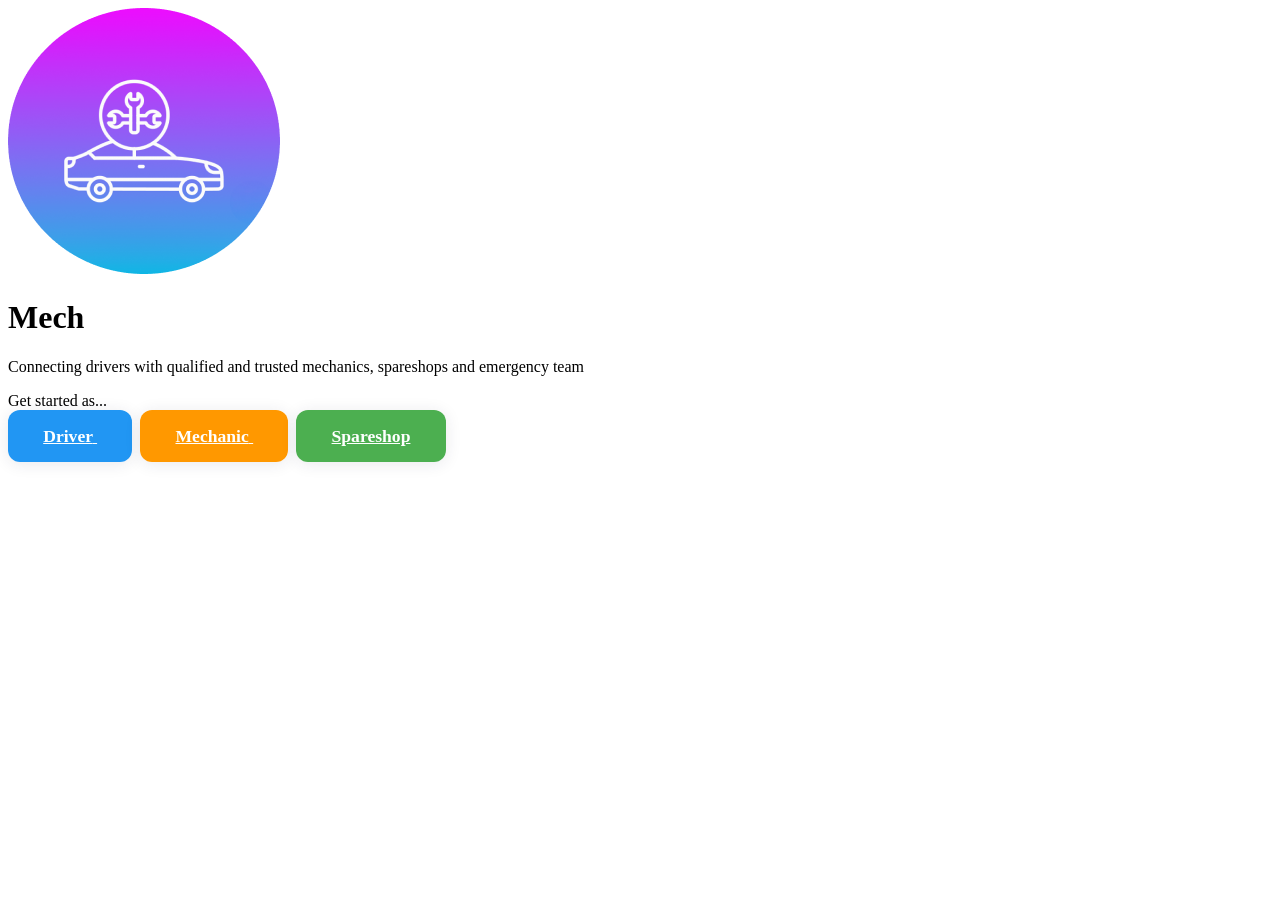
==== commit d4599264: "Update index.html" ====
--- a/frontend/index.html
+++ b/frontend/index.html
@@ -19,7 +19,7 @@
             <!-- Logo -->
             <div class="logo-container">
                 <div class="logo-ring">
-                    <i class="fas fa-wrench"></i>
+                    <img src="logo.PNG">
                 </div>
             </div>
 
--- a/frontend/css/style.css
+++ b/frontend/css/style.css
@@ -1,1381 +1,86 @@
 /* ============================================
-   AUTOLINK - COMPLETE STYLESHEET
-   Premium Glassmorphism Design System
+   AUTOLINK - COMPLETE STYLESHEET (MERGED)
+   Premium Glassmorphism & Unified Button Design
    ============================================ */
-
-/* ----------------------------------------
-   1. CSS VARIABLES & DESIGN TOKENS
-   ---------------------------------------- */
-   :root {
-    /* Primary Colors */
+:root {
+    /* Existing Design Tokens */
     --primary: #f59e0b;
     --primary-dark: #d97706;
     --primary-light: #fbbf24;
     --primary-glow: rgba(245, 158, 11, 0.3);
-    
-    /* Secondary Colors */
     --secondary: #1e293b;
     --accent: #3b82f6;
     --accent-dark: #2563eb;
-    
-    /* Semantic Colors */
     --success: #10b981;
     --success-dark: #059669;
     --warning: #f59e0b;
     --danger: #ef4444;
     --danger-dark: #dc2626;
     --info: #3b82f6;
-    
-    /* Background Colors */
     --bg-dark: #0f172a;
     --bg-darker: #020617;
     --bg-card: rgba(30, 41, 59, 0.6);
     --bg-glass: rgba(255, 255, 255, 0.05);
     --bg-glass-hover: rgba(255, 255, 255, 0.08);
-    
-    /* Text Colors */
     --text-primary: #f8fafc;
     --text-secondary: #94a3b8;
     --text-muted: #64748b;
     --text-inverse: #0f172a;
-    
-    /* Border & Shadow */
     --border: rgba(255, 255, 255, 0.1);
     --border-strong: rgba(255, 255, 255, 0.2);
     --shadow-sm: 0 2px 8px rgba(0, 0, 0, 0.2);
     --shadow: 0 8px 32px rgba(0, 0, 0, 0.3);
     --shadow-lg: 0 16px 48px rgba(0, 0, 0, 0.4);
     --shadow-glow: 0 0 40px var(--primary-glow);
-    
-    /* Spacing */
-    --space-xs: 0.25rem;
-    --space-sm: 0.5rem;
-    --space-md: 1rem;
-    --space-lg: 1.5rem;
-    --space-xl: 2rem;
-    --space-2xl: 3rem;
-    --space-3xl: 4rem;
-    
-    /* Border Radius */
-    --radius-sm: 8px;
-    --radius-md: 12px;
-    --radius-lg: 16px;
-    --radius-xl: 24px;
-    --radius-full: 9999px;
-    
-    /* Typography */
+    --space-xs: 0.25rem; --space-sm: 0.5rem; --space-md: 1rem; --space-lg: 1.5rem;
+    --space-xl: 2rem; --space-2xl: 3rem; --space-3xl: 4rem;
+    --radius-sm: 8px; --radius-md: 12px; --radius-lg: 16px; --radius-xl: 24px; --radius-full: 9999px;
     --font-sans: 'Inter', -apple-system, BlinkMacSystemFont, 'Segoe UI', Roboto, sans-serif;
     --font-mono: 'JetBrains Mono', 'Fira Code', monospace;
-    
-    /* Transitions */
-    --transition-fast: 150ms ease;
-    --transition-base: 300ms ease;
-    --transition-slow: 500ms ease;
-    
-    /* Z-index Scale */
-    --z-dropdown: 100;
-    --z-sticky: 200;
-    --z-modal: 1000;
-    --z-toast: 2000;
+    --transition-fast: 150ms ease; --transition-base: 300ms ease; --transition-slow: 500ms ease;
+    --z-dropdown: 100; --z-sticky: 200; --z-modal: 1000; --z-toast: 2000;
+    /* Landing/Landing Button Colors as per image */
+    --btn-driver: #2196F3;
+    --btn-mechanic: #ff9800;
+    --btn-spareshop: #4CAF50;
 }
-
-/* ----------------------------------------
-   2. RESET & BASE STYLES
-   ---------------------------------------- */
-*,
-*::before,
-*::after {
-    margin: 0;
-    padding: 0;
-    box-sizing: border-box;
+/* --- Base Reset, Layout, Typography, Forms, Cards, etc. (previous style.css content remains here) --- */
+/* BUTTON GROUP to unify on landing + all pages: */
+.button-group .btn {
+  padding: 0.9em 2em;
+  border-radius: var(--radius-md);
+  color: #fff;
+  font-weight: 600;
+  font-size: 1.1rem;
+  border: none;
+  outline: none;
+  margin: 0 0.5rem 1rem 0;
+  cursor: pointer;
+  transition: background var(--transition-fast), transform var(--transition-fast);
+  box-shadow: 0 2px 16px rgba(44,44,64,0.10);
 }
-
-html {
-    font-size: 16px;
-    scroll-behavior: smooth;
-    -webkit-font-smoothing: antialiased;
-    -moz-osx-font-smoothing: grayscale;
+.button-group .btn-driver { background: var(--btn-driver); }
+.button-group .btn-mechanic { background: var(--btn-mechanic); }
+.button-group .btn-spareshop { background: var(--btn-spareshop); }
+.button-group .btn:hover { filter: brightness(1.1); transform: translateY(-2px); }
+.hero-logo {
+  width: 82px;
+  height: 82px;
+  object-fit: contain;
+  background: #fff4;
+  border-radius: 100px;
+  display: block;
+  margin: 0 auto 1rem auto;
+  box-shadow: 0 4px 24px 0 rgba(0,0,0,.13);
 }
-
-body {
-    font-family: var(--font-sans);
-    background: var(--bg-dark);
-    color: var(--text-primary);
-    line-height: 1.6;
-    min-height: 100vh;
-    overflow-x: hidden;
+.footer {
+  width: 100%;
+  padding: 1rem 0;
+  text-align: center;
+  background: rgba(44,44,64,0.08);
+  color: var(--text-secondary);
+  font-size: 1rem;
+  position: relative;
+  left: 0; bottom: 0;
+  z-index: 8000;
 }
-
-img {
-    max-width: 100%;
-    height: auto;
-    display: block;
-}
-
-a {
-    color: inherit;
-    text-decoration: none;
-    transition: color var(--transition-fast);
-}
-
-button {
-    font-family: inherit;
-    cursor: pointer;
-    border: none;
-    background: none;
-}
-
-input,
-textarea,
-select {
-    font-family: inherit;
-    font-size: inherit;
-}
-
-/* ----------------------------------------
-   3. ANIMATED BACKGROUND EFFECTS
-   ---------------------------------------- */
-.stars {
-    position: fixed;
-    top: 0;
-    left: 0;
-    width: 100%;
-    height: 100%;
-    pointer-events: none;
-    background-image: 
-        radial-gradient(2px 2px at 20px 30px, rgba(255,255,255,0.8), transparent),
-        radial-gradient(2px 2px at 40px 70px, rgba(255,255,255,0.9), transparent),
-        radial-gradient(1px 1px at 50px 160px, rgba(255,255,255,0.7), transparent),
-        radial-gradient(2px 2px at 90px 40px, rgba(255,255,255,0.8), transparent),
-        radial-gradient(1px 1px at 130px 80px, rgba(255,255,255,0.9), transparent),
-        radial-gradient(2px 2px at 160px 120px, rgba(255,255,255,0.6), transparent);
-    background-repeat: repeat;
-    background-size: 200px 200px;
-    animation: twinkle 5s ease-in-out infinite;
-    opacity: 0.5;
-    z-index: 0;
-}
-
-@keyframes twinkle {
-    0%, 100% { opacity: 0.4; }
-    50% { opacity: 0.8; }
-}
-
-.aurora {
-    position: fixed;
-    top: 0;
-    left: 0;
-    width: 100%;
-    height: 100%;
-    pointer-events: none;
-    background: 
-        radial-gradient(ellipse at 20% 20%, rgba(245, 158, 11, 0.15) 0%, transparent 50%),
-        radial-gradient(ellipse at 80% 80%, rgba(59, 130, 246, 0.1) 0%, transparent 50%),
-        radial-gradient(ellipse at 50% 50%, rgba(16, 185, 129, 0.05) 0%, transparent 70%);
-    z-index: 0;
-    animation: aurora 15s ease-in-out infinite;
-}
-
-@keyframes aurora {
-    0%, 100% { transform: translate(0, 0) rotate(0deg); }
-    33% { transform: translate(30px, -30px) rotate(5deg); }
-    66% { transform: translate(-20px, 20px) rotate(-5deg); }
-}
-
-/* ----------------------------------------
-   4. GLASSMORPHISM COMPONENTS
-   ---------------------------------------- */
-.glass-card {
-    background: var(--bg-glass);
-    backdrop-filter: blur(20px);
-    -webkit-backdrop-filter: blur(20px);
-    border: 1px solid var(--border);
-    border-radius: var(--radius-xl);
-    box-shadow: var(--shadow);
-}
-
-.glass-panel {
-    background: rgba(15, 23, 42, 0.8);
-    backdrop-filter: blur(10px);
-    -webkit-backdrop-filter: blur(10px);
-    border: 1px solid var(--border);
-}
-
-/* ----------------------------------------
-   5. NAVIGATION
-   ---------------------------------------- */
-.navbar {
-    position: fixed;
-    top: 0;
-    left: 0;
-    right: 0;
-    padding: var(--space-lg) var(--space-2xl);
-    display: flex;
-    justify-content: space-between;
-    align-items: center;
-    z-index: var(--z-sticky);
-    background: rgba(15, 23, 42, 0.8);
-    backdrop-filter: blur(20px);
-    -webkit-backdrop-filter: blur(20px);
-    border-bottom: 1px solid var(--border);
-}
-
-.nav-brand {
-    display: flex;
-    align-items: center;
-    gap: var(--space-md);
-    font-size: 1.5rem;
-    font-weight: 700;
-    color: var(--primary);
-    letter-spacing: 2px;
-}
-
-.logo-img {
-    height: 40px;
-    border-radius: 50%;
-    width: auto;
-    filter: drop-shadow(0 0 10px var(--primary-glow));
-}
-
-.brand-text {
-    background: linear-gradient(135deg, var(--text-primary) 0%, var(--primary) 100%);
-    -webkit-background-clip: text;
-    -webkit-text-fill-color: transparent;
-    background-clip: text;
-}
-
-.nav-links {
-    display: flex;
-    align-items: center;
-    gap: var(--space-xl);
-}
-
-.nav-links a {
-    color: var(--text-secondary);
-    font-weight: 500;
-    font-size: 0.95rem;
-    position: relative;
-    padding: var(--space-sm) 0;
-}
-
-.nav-links a::after {
-    content: '';
-    position: absolute;
-    bottom: 0;
-    left: 0;
-    width: 0;
-    height: 2px;
-    background: var(--primary);
-    transition: width var(--transition-base);
-}
-
-.nav-links a:hover,
-.nav-links a.active {
-    color: var(--text-primary);
-}
-
-.nav-links a:hover::after,
-.nav-links a.active::after {
-    width: 100%;
-}
-
-/* ----------------------------------------
-   6. BUTTONS
-   ---------------------------------------- */
-.btn-primary {
-    display: inline-flex;
-    align-items: center;
-    justify-content: center;
-    gap: var(--space-sm);
-    padding: var(--space-md) var(--space-xl);
-    background: var(--primary);
-    color: var(--text-inverse);
-    border-radius: var(--radius-full);
-    font-weight: 600;
-    font-size: 1rem;
-    transition: all var(--transition-base);
-    box-shadow: 0 4px 15px rgba(245, 158, 11, 0.3);
-}
-
-.btn-primary:hover {
-    background: var(--primary-dark);
-    transform: translateY(-2px);
-    box-shadow: 0 8px 25px rgba(245, 158, 11, 0.4);
-}
-
-.btn-primary:active {
-    transform: translateY(0);
-}
-
-.btn-secondary {
-    display: inline-flex;
-    align-items: center;
-    justify-content: center;
-    gap: var(--space-sm);
-    padding: var(--space-md) var(--space-xl);
-    background: transparent;
-    border: 1px solid var(--border-strong);
-    color: var(--text-primary);
-    border-radius: var(--radius-full);
-    font-weight: 500;
-    transition: all var(--transition-base);
-}
-
-.btn-secondary:hover {
-    background: var(--bg-glass-hover);
-    border-color: var(--primary);
-}
-
-.btn-glass {
-    display: inline-flex;
-    align-items: center;
-    justify-content: center;
-    gap: var(--space-md);
-    padding: 1.25rem 3rem;
-    background: rgba(245, 158, 11, 0.15);
-    border: 2px solid var(--primary);
-    color: var(--primary);
-    border-radius: var(--radius-full);
-    font-weight: 600;
-    font-size: 1.1rem;
-    backdrop-filter: blur(10px);
-    transition: all var(--transition-base);
-    position: relative;
-    overflow: hidden;
-}
-
-.btn-glass::before {
-    content: '';
-    position: absolute;
-    top: 0;
-    left: -100%;
-    width: 100%;
-    height: 100%;
-    background: linear-gradient(90deg, transparent, rgba(255,255,255,0.2), transparent);
-    transition: left 0.5s;
-}
-
-.btn-glass:hover {
-    background: var(--primary);
-    color: var(--text-inverse);
-    transform: translateY(-3px);
-    box-shadow: var(--shadow-glow);
-}
-
-.btn-glass:hover::before {
-    left: 100%;
-}
-
-.btn-full {
-    width: 100%;
-}
-
-.btn-large {
-    padding: 1.25rem 3rem;
-    font-size: 1.1rem;
-}
-
-.btn-danger {
-    color: var(--danger);
-    border-color: var(--danger);
-}
-
-.btn-danger:hover {
-    background: rgba(239, 68, 68, 0.1);
-}
-
-/* ----------------------------------------
-   6.1 LANDING PAGE BUTTONS
-   ---------------------------------------- */
-.btn {
-    display: inline-flex;
-    align-items: center;
-    justify-content: center;
-    gap: var(--space-sm);
-    padding: 1rem 2.5rem;
-    border-radius: var(--radius-full);
-    font-weight: 600;
-    font-size: 1rem;
-    transition: all var(--transition-base);
-    box-shadow: 0 4px 20px rgba(0, 0, 0, 0.3);
-    text-transform: uppercase;
-    letter-spacing: 1px;
-}
-
-.btn i {
-    font-size: 1.2rem;
-}
-
-.btn-driver {
-    background: linear-gradient(135deg, #3b82f6 0%, #2563eb 100%);
-    color: white;
-}
-
-.btn-driver:hover {
-    transform: translateY(-3px);
-    box-shadow: 0 8px 30px rgba(59, 130, 246, 0.4);
-}
-
-.btn-mechanic {
-    background: linear-gradient(135deg, #ef4444 0%, #dc2626 100%);
-    color: white;
-}
-
-.btn-mechanic:hover {
-    transform: translateY(-3px);
-    box-shadow: 0 8px 30px rgba(239, 68, 68, 0.4);
-}
-
-.btn-spareshop {
-    background: linear-gradient(135deg, #10b981 0%, #059669 100%);
-    color: white;
-}
-
-.btn-spareshop:hover {
-    transform: translateY(-3px);
-    box-shadow: 0 8px 30px rgba(16, 185, 129, 0.4);
-}
-
-/* ----------------------------------------
-   7. HERO SECTION (LANDING PAGE)
-   ---------------------------------------- */
-.landing-page {
-    min-height: 100vh;
-    background: linear-gradient(135deg, var(--bg-dark) 0%, #1e1b4b 50%, #312e81 100%);
-    position: relative;
-}
-
-.hero-section {
-    min-height: 100vh;
-    display: flex;
-    flex-direction: column;
-    justify-content: center;
-    align-items: center;
-    text-align: center;
-    padding: var(--space-2xl);
-    position: relative;
-    z-index: 10;
-}
-
-.hero-content {
-    max-width: 800px;
-}
-
-.logo-container {
-    margin-bottom: var(--space-xl);
-}
-
-.logo-ring {
-    width: 120px;
-    height: 120px;
-    border: 3px solid var(--primary);
-    border-radius: 50%;
-    display: flex;
-    align-items: center;
-    justify-content: center;
-    margin: 0 auto;
-    position: relative;
-    animation: pulse 2s ease-in-out infinite;
-}
-
-.logo-ring.small {
-    width: 60px;
-    height: 60px;
-}
-
-.logo-ring::before {
-    content: '';
-    position: absolute;
-    inset: -10px;
-    border: 2px solid var(--primary);
-    border-radius: 50%;
-    opacity: 0.3;
-    animation: ripple 2s ease-out infinite;
-}
-
-.logo-ring::after {
-    content: '';
-    position: absolute;
-    inset: -20px;
-    border: 1px solid var(--primary);
-    border-radius: 50%;
-    opacity: 0.1;
-    animation: ripple 2s ease-out infinite 0.5s;
-}
-
-.logo-ring i {
-    font-size: 3rem;
-    color: var(--primary);
-}
-
-@keyframes pulse {
-    0%, 100% { transform: scale(1); }
-    50% { transform: scale(1.05); }
-}
-
-@keyframes ripple {
-    0% { transform: scale(1); opacity: 0.3; }
-    100% { transform: scale(1.3); opacity: 0; }
-}
-
-.hero-title {
-    font-size: 4rem;
-    font-weight: 800;
-    letter-spacing: 8px;
-    margin-bottom: var(--space-lg);
-    background: linear-gradient(135deg, #fff 0%, var(--primary-light) 50%, var(--primary) 100%);
-    -webkit-background-clip: text;
-    -webkit-text-fill-color: transparent;
-    background-clip: text;
-    text-shadow: 0 0 60px rgba(245, 158, 11, 0.3);
-}
-
-.hero-description {
-    font-size: 1.25rem;
-    color: var(--text-secondary);
-    line-height: 1.8;
-    margin-bottom: var(--space-2xl);
-    max-width: 600px;
-    margin-left: auto;
-    margin-right: auto;
-}
-
-.hero-cta {
-    margin-bottom: var(--space-3xl);
-}
-
-.prompt-text {
-    font-size: 1.1rem;
-    color: var(--text-secondary);
-    margin-bottom: var(--space-xl);
-    font-weight: 500;
-}
-
-.button-group {
-    display: flex;
-    justify-content: center;
-    align-items: center;
-    gap: 1.5rem;
-    flex-wrap: wrap;
-}
-
-.features-preview {
-    display: flex;
-    justify-content: center;
-    gap: var(--space-3xl);
-    margin-top: var(--space-3xl);
-}
-
-.feature-item {
-    display: flex;
-    flex-direction: column;
-    align-items: center;
-    gap: var(--space-sm);
-    color: var(--text-secondary);
-    font-size: 0.9rem;
-    transition: all var(--transition-base);
-}
-
-.feature-item:hover {
-    color: var(--primary);
-    transform: translateY(-5px);
-}
-
-.feature-item i {
-    font-size: 1.75rem;
-    color: var(--primary);
-    margin-bottom: var(--space-xs);
-}
-
-/* Scroll Indicator */
-.scroll-indicator {
-    position: absolute;
-    bottom: var(--space-2xl);
-    display: flex;
-    flex-direction: column;
-    align-items: center;
-    gap: var(--space-md);
-    color: var(--text-secondary);
-    font-size: 0.875rem;
-    animation: bounce 2s infinite;
-}
-
-.mouse {
-    width: 26px;
-    height: 40px;
-    border: 2px solid var(--text-secondary);
-    border-radius: 13px;
-    position: relative;
-}
-
-.wheel {
-    width: 4px;
-    height: 8px;
-    background: var(--text-secondary);
-    border-radius: 2px;
-    position: absolute;
-    top: 8px;
-    left: 50%;
-    transform: translateX(-50%);
-    animation: scroll 2s infinite;
-}
-
-@keyframes bounce {
-    0%, 100% { transform: translateY(0); }
-    50% { transform: translateY(-10px); }
-}
-
-@keyframes scroll {
-    0% { opacity: 1; transform: translateX(-50%) translateY(0); }
-    100% { opacity: 0; transform: translateX(-50%) translateY(15px); }
-}
-
-/* ----------------------------------------
-   8. HOW IT WORKS SECTION
-   ---------------------------------------- */
-.how-it-works {
-    padding: var(--space-3xl) var(--space-xl);
-    background: rgba(15, 23, 42, 0.95);
-    text-align: center;
-    position: relative;
-    z-index: 10;
-}
-
-.how-it-works h2 {
-    font-size: 2.5rem;
-    margin-bottom: var(--space-3xl);
-    color: var(--text-primary);
-    font-weight: 700;
-}
-
-.steps {
-    display: flex;
-    justify-content: center;
-    gap: var(--space-3xl);
-    flex-wrap: wrap;
-    max-width: 1200px;
-    margin: 0 auto;
-}
-
-.step {
-    flex: 1;
-    min-width: 250px;
-    max-width: 300px;
-    padding: var(--space-xl);
-    position: relative;
-}
-
-.step-number {
-    width: 50px;
-    height: 50px;
-    background: var(--primary);
-    color: var(--text-inverse);
-    border-radius: 50%;
-    display: flex;
-    align-items: center;
-    justify-content: center;
-    font-weight: 700;
-    font-size: 1.25rem;
-    margin: 0 auto var(--space-lg);
-    box-shadow: 0 0 20px var(--primary-glow);
-}
-
-.step i {
-    font-size: 3rem;
-    color: var(--primary);
-    margin-bottom: var(--space-md);
-}
-
-.step h3 {
-    font-size: 1.5rem;
-    margin-bottom: var(--space-md);
-    color: var(--text-primary);
-}
-
-.step p {
-    color: var(--text-secondary);
-    line-height: 1.6;
-}
-
-/* ----------------------------------------
-   9. FOOTER
-   ---------------------------------------- */
-.footer {
-    padding: var(--space-xl);
-    text-align: center;
-    color: var(--text-secondary);
-    border-top: 1px solid var(--border);
-    background: var(--bg-darker);
-    position: relative;
-    z-index: 10;
-}
-
-.footer p {
-    font-size: 0.9rem;
-}
-
-/* ----------------------------------------
-   10. AUTHENTICATION PAGES
-   ---------------------------------------- */
-.auth-page {
-    min-height: 100vh;
-    background: linear-gradient(135deg, var(--bg-dark) 0%, #1e1b4b 100%);
-    display: flex;
-    align-items: center;
-    justify-content: center;
-    padding: var(--space-xl);
-    position: relative;
-}
-
-.auth-container {
-    width: 100%;
-    max-width: 500px;
-    position: relative;
-    z-index: 10;
-}
-
-.auth-card {
-    padding: var(--space-2xl);
-    animation: slideUp 0.6s ease-out;
-}
-
-.auth-header {
-    text-align: center;
-    margin-bottom: var(--space-xl);
-}
-
-.auth-header h2 {
-    font-size: 1.75rem;
-    margin-top: var(--space-md);
-    color: var(--text-primary);
-}
-
-.auth-header p {
-    color: var(--text-secondary);
-    margin-top: var(--space-sm);
-    font-size: 0.95rem;
-}
-
-.auth-form {
-    display: flex;
-    flex-direction: column;
-    gap: var(--space-lg);
-}
-
-/* ----------------------------------------
-   11. FORM ELEMENTS
-   ---------------------------------------- */
-.form-group {
-    display: flex;
-    flex-direction: column;
-    gap: var(--space-sm);
-}
-
-.form-group label {
-    font-weight: 500;
-    font-size: 0.875rem;
-    color: var(--text-secondary);
-}
-
-.form-row {
-    display: grid;
-    gap: var(--space-md);
-}
-
-.input-wrapper {
-    position: relative;
-    display: flex;
-    align-items: center;
-}
-
-.input-wrapper i {
-    position: absolute;
-    left: var(--space-md);
-    color: var(--text-muted);
-    font-size: 1rem;
-    transition: color var(--transition-fast);
-}
-
-.input-wrapper input:focus ~ i,
-.input-wrapper input:not(:placeholder-shown) ~ i {
-    color: var(--primary);
-}
-
-.input-wrapper input,
-.input-wrapper select,
-.input-wrapper textarea {
-    width: 100%;
-    padding: 0.875rem var(--space-md) 0.875rem 2.75rem;
-    background: var(--bg-glass);
-    border: 1px solid var(--border);
-    border-radius: var(--radius-md);
-    color: var(--text-primary);
-    font-size: 1rem;
-    transition: all var(--transition-fast);
-}
-
-.input-wrapper input:focus,
-.input-wrapper select:focus,
-.input-wrapper textarea:focus {
-    outline: none;
-    border-color: var(--primary);
-    background: var(--bg-glass-hover);
-    box-shadow: 0 0 0 3px rgba(245, 158, 11, 0.1);
-}
-
-.input-wrapper input::placeholder,
-.input-wrapper textarea::placeholder {
-    color: var(--text-muted);
-}
-
-.toggle-password {
-    position: absolute;
-    right: var(--space-md);
-    color: var(--text-muted);
-    transition: color var(--transition-fast);
-}
-
-.toggle-password:hover {
-    color: var(--text-primary);
-}
-
-/* Role Selector */
-.role-selector {
-    display: grid;
-    grid-template-columns: repeat(3, 1fr);
-    gap: var(--space-sm);
-}
-
-.role-btn {
-    padding: var(--space-md);
-    background: var(--bg-glass);
-    border: 2px solid transparent;
-    border-radius: var(--radius-md);
-    color: var(--text-secondary);
-    cursor: pointer;
-    transition: all var(--transition-base);
-    display: flex;
-    flex-direction: column;
-    align-items: center;
-    gap: var(--space-sm);
-}
-
-.role-btn i {
-    font-size: 1.5rem;
-    transition: transform var(--transition-base);
-}
-
-.role-btn span {
-    font-size: 0.8rem;
-    font-weight: 500;
-}
-
-.role-btn:hover {
-    background: var(--bg-glass-hover);
-    transform: translateY(-2px);
-}
-
-.role-btn.active {
-    border-color: var(--primary);
-    color: var(--primary);
-    background: rgba(245, 158, 11, 0.1);
-}
-
-.role-btn.active i {
-    transform: scale(1.1);
-}
-
-/* File Upload */
-.file-upload {
-    position: relative;
-}
-
-.file-upload input[type="file"] {
-    position: absolute;
-    opacity: 0;
-    width: 100%;
-    height: 100%;
-    cursor: pointer;
-}
-
-.file-label {
-    display: flex;
-    align-items: center;
-    justify-content: center;
-    gap: var(--space-sm);
-    padding: var(--space-lg);
-    background: var(--bg-glass);
-    border: 2px dashed var(--border);
-    border-radius: var(--radius-md);
-    color: var(--text-secondary);
-    cursor: pointer;
-    transition: all var(--transition-base);
-}
-
-.file-label:hover {
-    border-color: var(--primary);
-    color: var(--primary);
-    background: rgba(245, 158, 11, 0.05);
-}
-
-.file-name {
-    display: block;
-    margin-top: var(--space-sm);
-    font-size: 0.875rem;
-    color: var(--text-secondary);
-    text-align: center;
-}
-
-.image-preview {
-    margin-top: var(--space-md);
-    display: flex;
-    justify-content: center;
-}
-
-.image-preview img {
-    max-width: 150px;
-    max-height: 150px;
-    border-radius: var(--radius-md);
-    object-fit: cover;
-    border: 2px solid var(--border);
-}
-
-/* Location Inputs */
-.location-inputs {
-    display: flex;
-    flex-direction: column;
-    gap: var(--space-md);
-}
-
-.btn-location {
-    display: flex;
-    align-items: center;
-    justify-content: center;
-    gap: var(--space-sm);
-    padding: 0.875rem;
-    background: rgba(59, 130, 246, 0.1);
-    border: 1px solid var(--accent);
-    border-radius: var(--radius-md);
-    color: var(--accent);
-    cursor: pointer;
-    transition: all var(--transition-base);
-    font-weight: 500;
-}
-
-.btn-location:hover {
-    background: rgba(59, 130, 246, 0.2);
-    transform: translateY(-1px);
-}
-
-.btn-location i {
-    animation: pulse 2s infinite;
-}
-
-.or-divider {
-    text-align: center;
-    color: var(--text-secondary);
-    font-size: 0.875rem;
-    position: relative;
-    font-weight: 500;
-}
-
-.or-divider::before,
-.or-divider::after {
-    content: '';
-    position: absolute;
-    top: 50%;
-    width: 40%;
-    height: 1px;
-    background: var(--border);
-}
-
-.or-divider::before { left: 0; }
-.or-divider::after { right: 0; }
-
-.location-status {
-    margin-top: var(--space-sm);
-    font-size: 0.875rem;
-    display: flex;
-    align-items: center;
-    gap: var(--space-xs);
-}
-
-.location-status:empty::before {
-    content: 'Click detect to get your current location';
-    color: var(--text-muted);
-}
-
-/* ----------------------------------------
-   12. DASHBOARD LAYOUT
-   ---------------------------------------- */
-.dashboard-page {
-    background: var(--bg-dark);
-    min-height: 100vh;
-}
-
-.dashboard-nav {
-    position: fixed;
-    top: 0;
-    left: 0;
-    right: 0;
-    height: 70px;
-    background: rgba(15, 23, 42, 0.95);
-    backdrop-filter: blur(20px);
-    -webkit-backdrop-filter: blur(20px);
-    border-bottom: 1px solid var(--border);
-    display: flex;
-    align-items: center;
-    justify-content: space-between;
-    padding: 0 var(--space-xl);
-    z-index: var(--z-sticky);
-}
-
-.nav-search {
-    flex: 1;
-    max-width: 400px;
-    margin: 0 var(--space-xl);
-    position: relative;
-}
-
-.nav-search i {
-    position: absolute;
-    left: var(--space-md);
-    top: 50%;
-    transform: translateY(-50%);
-    color: var(--text-muted);
-}
-
-.nav-search input {
-    width: 100%;
-    padding: 0.75rem var(--space-md) 0.75rem 2.5rem;
-    background: var(--bg-glass);
-    border: 1px solid var(--border);
-    border-radius: var(--radius-full);
-    color: var(--text-primary);
-    font-size: 0.95rem;
-    transition: all var(--transition-fast);
-}
-
-.nav-search input:focus {
-    outline: none;
-    border-color: var(--primary);
-    background: var(--bg-glass-hover);
-}
-
-.nav-actions {
-    display: flex;
-    align-items: center;
-    gap: var(--space-md);
-}
-
-.icon-btn {
-    display: flex;
-    align-items: center;
-    justify-content: center;
-    width: 40px;
-    height: 40px;
-    background: var(--bg-glass);
-    border: 1px solid var(--border);
-    border-radius: var(--radius-full);
-    color: var(--text-secondary);
-    transition: all var(--transition-base);
-}
-
-.icon-btn:hover {
-    background: var(--bg-glass-hover);
-    color: var(--primary);
-}
-
-/* Dashboard Container & Sidebar */
-.dashboard-container {
-    display: flex;
-    margin-top: 70px;
-    min-height: calc(100vh - 70px);
-}
-
-.admin-sidebar {
-    width: 250px;
-    background: rgba(15, 23, 42, 0.8);
-    border-right: 1px solid var(--border);
-    padding: var(--space-xl) var(--space-lg);
-    display: flex;
-    flex-direction: column;
-    gap: var(--space-md);
-}
-
-.admin-sidebar a {
-    display: flex;
-    align-items: center;
-    gap: var(--space-md);
-    padding: var(--space-md) var(--space-lg);
-    background: transparent;
-    border-radius: var(--radius-md);
-    color: var(--text-secondary);
-    transition: all var(--transition-base);
-    font-weight: 500;
-}
-
-.admin-sidebar a:hover,
-.admin-sidebar a.active {
-    background: rgba(245, 158, 11, 0.1);
-    color: var(--primary);
-}
-
-/* Main Content */
-.main-content {
-    flex: 1;
-    padding: var(--space-xl);
-    overflow-y: auto;
-}
-
-.admin-section {
-    margin-bottom: var(--space-3xl);
-}
-
-.admin-section.hidden {
-    display: none;
-}
-
-.admin-section h2 {
-    font-size: 2rem;
-    margin-bottom: var(--space-xl);
-    color: var(--text-primary);
-}
-
-.section-header {
-    display: flex;
-    justify-content: space-between;
-    align-items: center;
-    margin-bottom: var(--space-xl);
-}
-
-.search-box {
-    display: flex;
-    align-items: center;
-    width: 300px;
-    background: var(--bg-glass);
-    border: 1px solid var(--border);
-    border-radius: var(--radius-md);
-    padding: 0.5rem var(--space-md);
-}
-
-.search-box i {
-    color: var(--text-muted);
-    margin-right: var(--space-sm);
-}
-
-.search-box input {
-    background: transparent;
-    border: none;
-    color: var(--text-primary);
-    width: 100%;
-}
-
-.search-box input::placeholder {
-    color: var(--text-muted);
-}
-
-/* Stats Grid */
-.stats-grid {
-    display: grid;
-    grid-template-columns: repeat(auto-fit, minmax(250px, 1fr));
-    gap: var(--space-xl);
-    margin-bottom: var(--space-3xl);
-}
-
-.stat-card {
-    display: flex;
-    align-items: center;
-    gap: var(--space-lg);
-    padding: var(--space-xl);
-    border-radius: var(--radius-xl);
-}
-
-.stat-card i {
-    font-size: 2rem;
-    color: var(--primary);
-}
-
-.stat-info h3 {
-    font-size: 1.75rem;
-    color: var(--text-primary);
-    margin-bottom: var(--space-xs);
-}
-
-.stat-info p {
-    color: var(--text-secondary);
-    font-size: 0.9rem;
-}
-
-/* Chart Container */
-.chart-container {
-    padding: var(--space-xl);
-    border-radius: var(--radius-xl);
-    margin-bottom: var(--space-xl);
-}
-
-.chart-container h3 {
-    color: var(--text-primary);
-    margin-bottom: var(--space-lg);
-}
-
-/* Table Container */
-.table-container {
-    padding: var(--space-xl);
-    border-radius: var(--radius-xl);
-    overflow-x: auto;
-}
-
-.data-table {
-    width: 100%;
-    border-collapse: collapse;
-}
-
-.data-table thead tr {
-    border-bottom: 1px solid var(--border);
-}
-
-.data-table th {
-    text-align: left;
-    padding: var(--space-md);
-    color: var(--text-secondary);
-    font-weight: 600;
-    font-size: 0.875rem;
-    text-transform: uppercase;
-}
-
-.data-table td {
-    padding: var(--space-md);
-    border-bottom: 1px solid var(--border);
-    color: var(--text-primary);
-}
-
-.data-table tbody tr:hover {
-    background: rgba(245, 158, 11, 0.05);
-}
-
-/* Chat Monitor */
-.chat-monitor {
-    display: grid;
-    grid-template-columns: 300px 1fr;
-    gap: var(--space-lg);
-    padding: var(--space-xl);
-    border-radius: var(--radius-xl);
-    min-height: 500px;
-}
-
-.chat-list {
-    border-right: 1px solid var(--border);
-    overflow-y: auto;
-}
-
-.chat-viewer {
-    display: flex;
-    align-items: center;
-    justify-content: center;
-}
-
-.empty-state {
-    color: var(--text-muted);
-    text-align: center;
-}
-
-/* Notification Form */
-.notification-form {
-    padding: var(--space-xl);
-    border-radius: var(--radius-xl);
-}
-
-/* Animations */
-@keyframes slideUp {
-    from {
-        opacity: 0;
-        transform: translateY(30px);
-    }
-    to {
-        opacity: 1;
-        transform: translateY(0);
-    }
-}
-
-/* Responsive */
-@media (max-width: 768px) {
-    .hero-title {
-        font-size: 2.5rem;
-        letter-spacing: 4px;
-    }
-
-    .button-group {
-        flex-direction: column;
-        gap: 1rem;
-    }
-
-    .btn {
-        width: 100%;
-    }
-
-    .features-preview {
-        flex-direction: column;
-        gap: var(--space-lg);
-    }
-
-    .steps {
-        gap: var(--space-lg);
-    }
-
-    .step {
-        max-width: 100%;
-    }
-
-    .dashboard-container {
-        flex-direction: column;
-    }
-
-    .admin-sidebar {
-        width: 100%;
-        border-right: none;
-        border-bottom: 1px solid var(--border);
-        flex-direction: row;
-        overflow-x: auto;
-    }
-
-    .chat-monitor {
-        grid-template-columns: 1fr;
-    }
-
-    .stats-grid.large {
-        grid-template-columns: repeat(2, 1fr);
-    }
-}
-
-@media (max-width: 480px) {
-    .hero-title {
-        font-size: 2rem;
-    }
-
-    .hero-description {
-        font-size: 1rem;
-    }
-
-    .logo-ring {
-        width: 80px;
-        height: 80px;
-    }
-
-    .logo-ring i {
-        font-size: 2rem;
-    }
-
-    .stats-grid.large {
-        grid-template-columns: 1fr;
-    }
-
-    .data-table {
-        font-size: 0.875rem;
-    }
-
-    .data-table th,
-    .data-table td {
-        padding: var(--space-sm);
-    }
-}
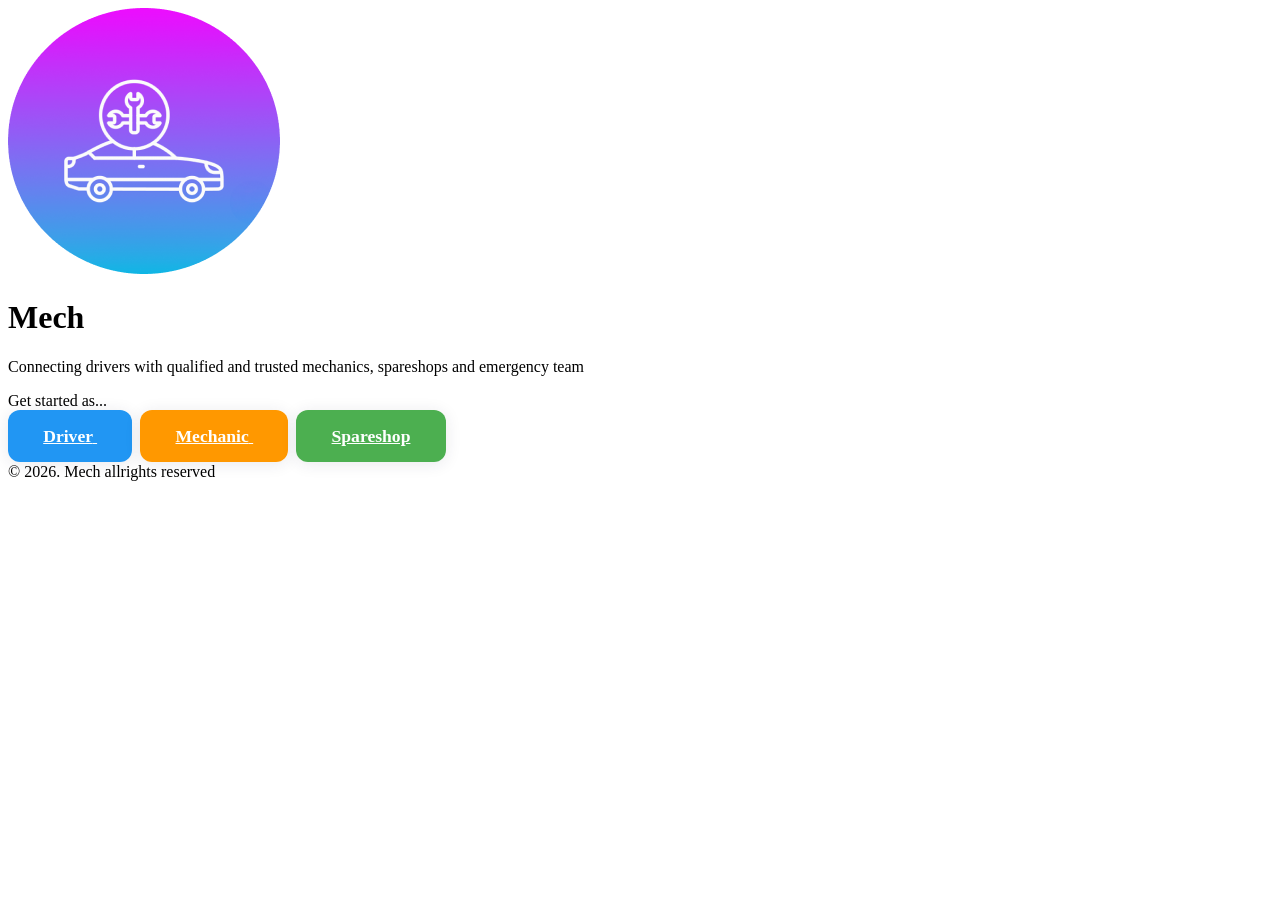
==== commit 4f5ea4a0: "Update index.html" ====
--- a/frontend/index.html
+++ b/frontend/index.html
@@ -51,5 +51,6 @@
     </main>
 
     <script src="js/main.js"></script>
+    <footer> <p>&copy 2026. Mech allrights reserved</p></footer>
 </body>
 </html>
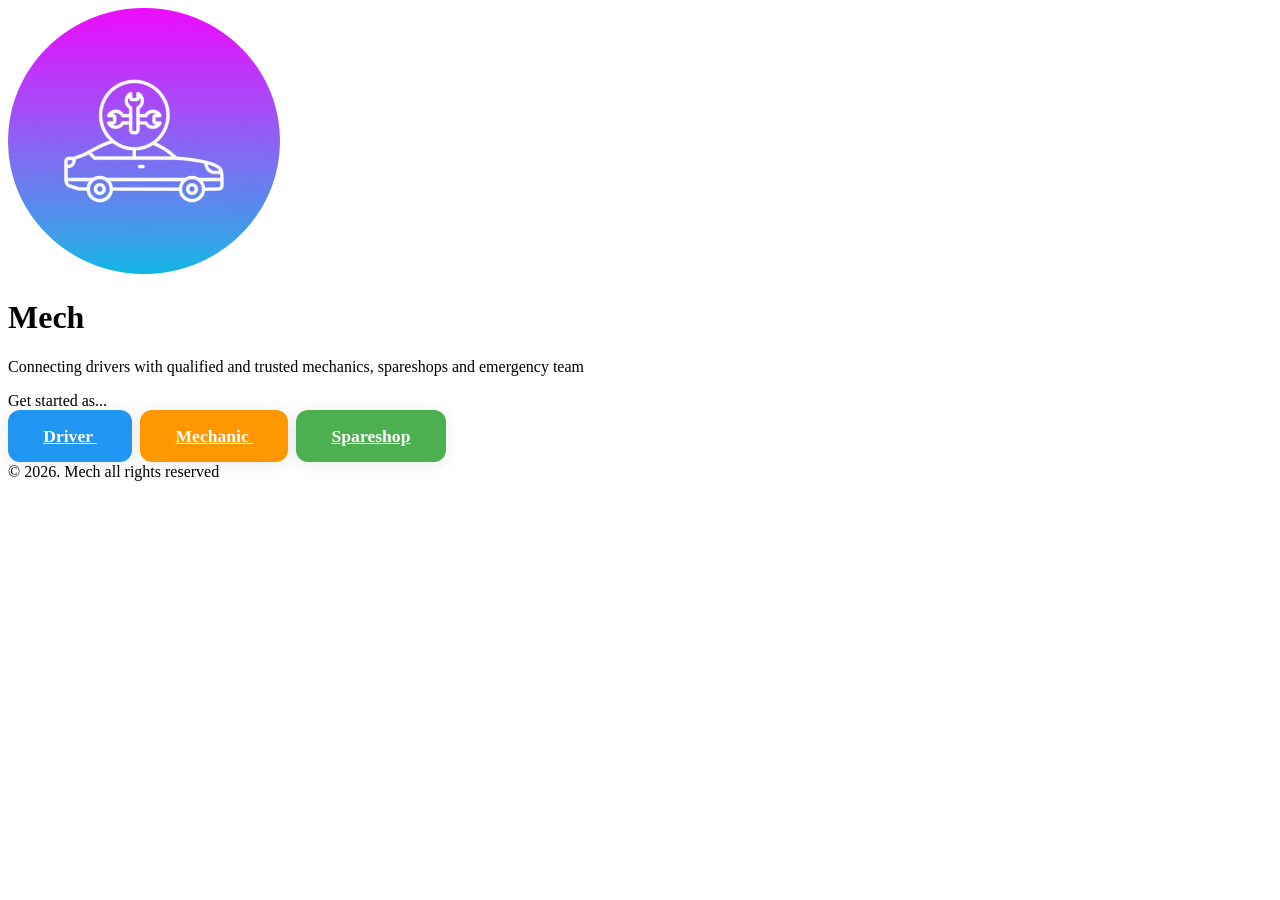
==== commit b6ff6fdb: "Update index.html" ====
--- a/frontend/index.html
+++ b/frontend/index.html
@@ -51,6 +51,6 @@
     </main>
 
     <script src="js/main.js"></script>
-    <footer> <p>&copy 2026. Mech allrights reserved</p></footer>
+    <footer> <p class="copyright">&copy 2026. Mech all rights reserved</p></footer>
 </body>
 </html>
--- a/frontend/css/style.css
+++ b/frontend/css/style.css
@@ -83,4 +83,4 @@
   position: relative;
   left: 0; bottom: 0;
   z-index: 8000;
-}
+}
